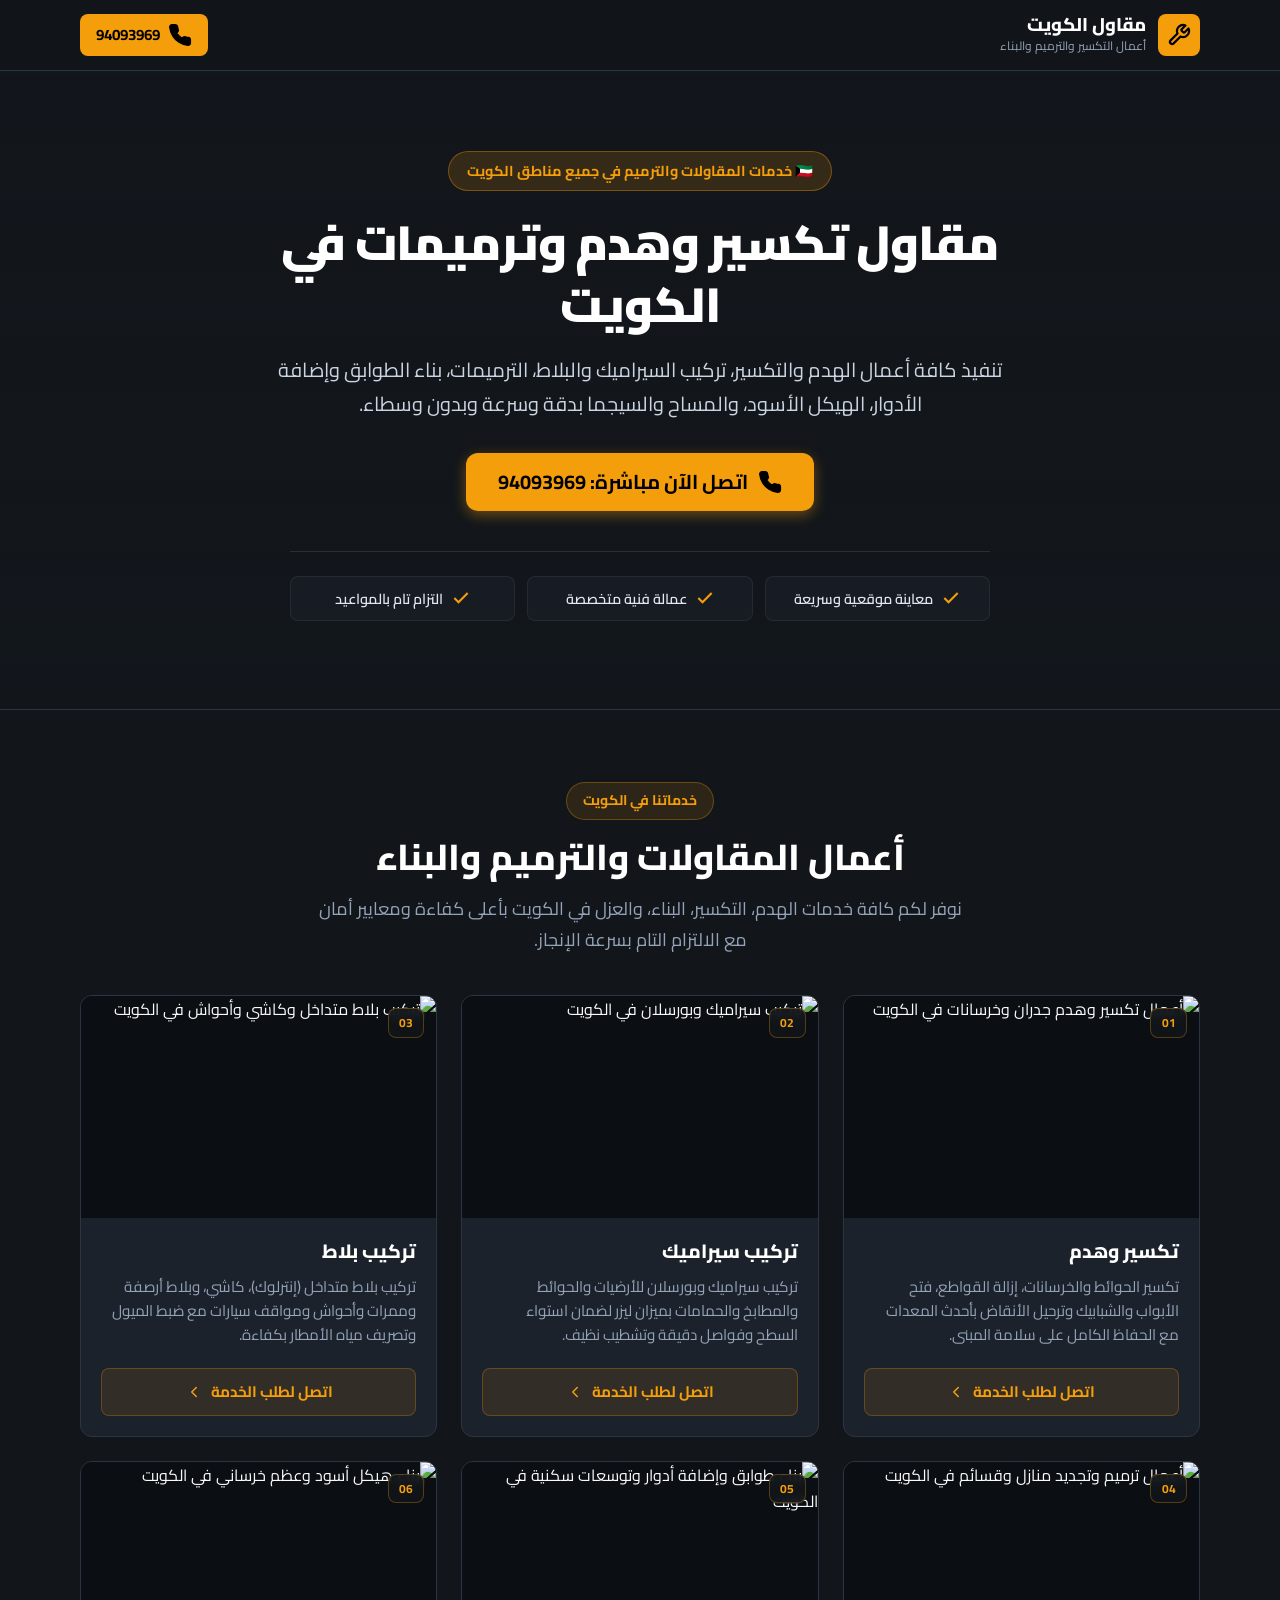
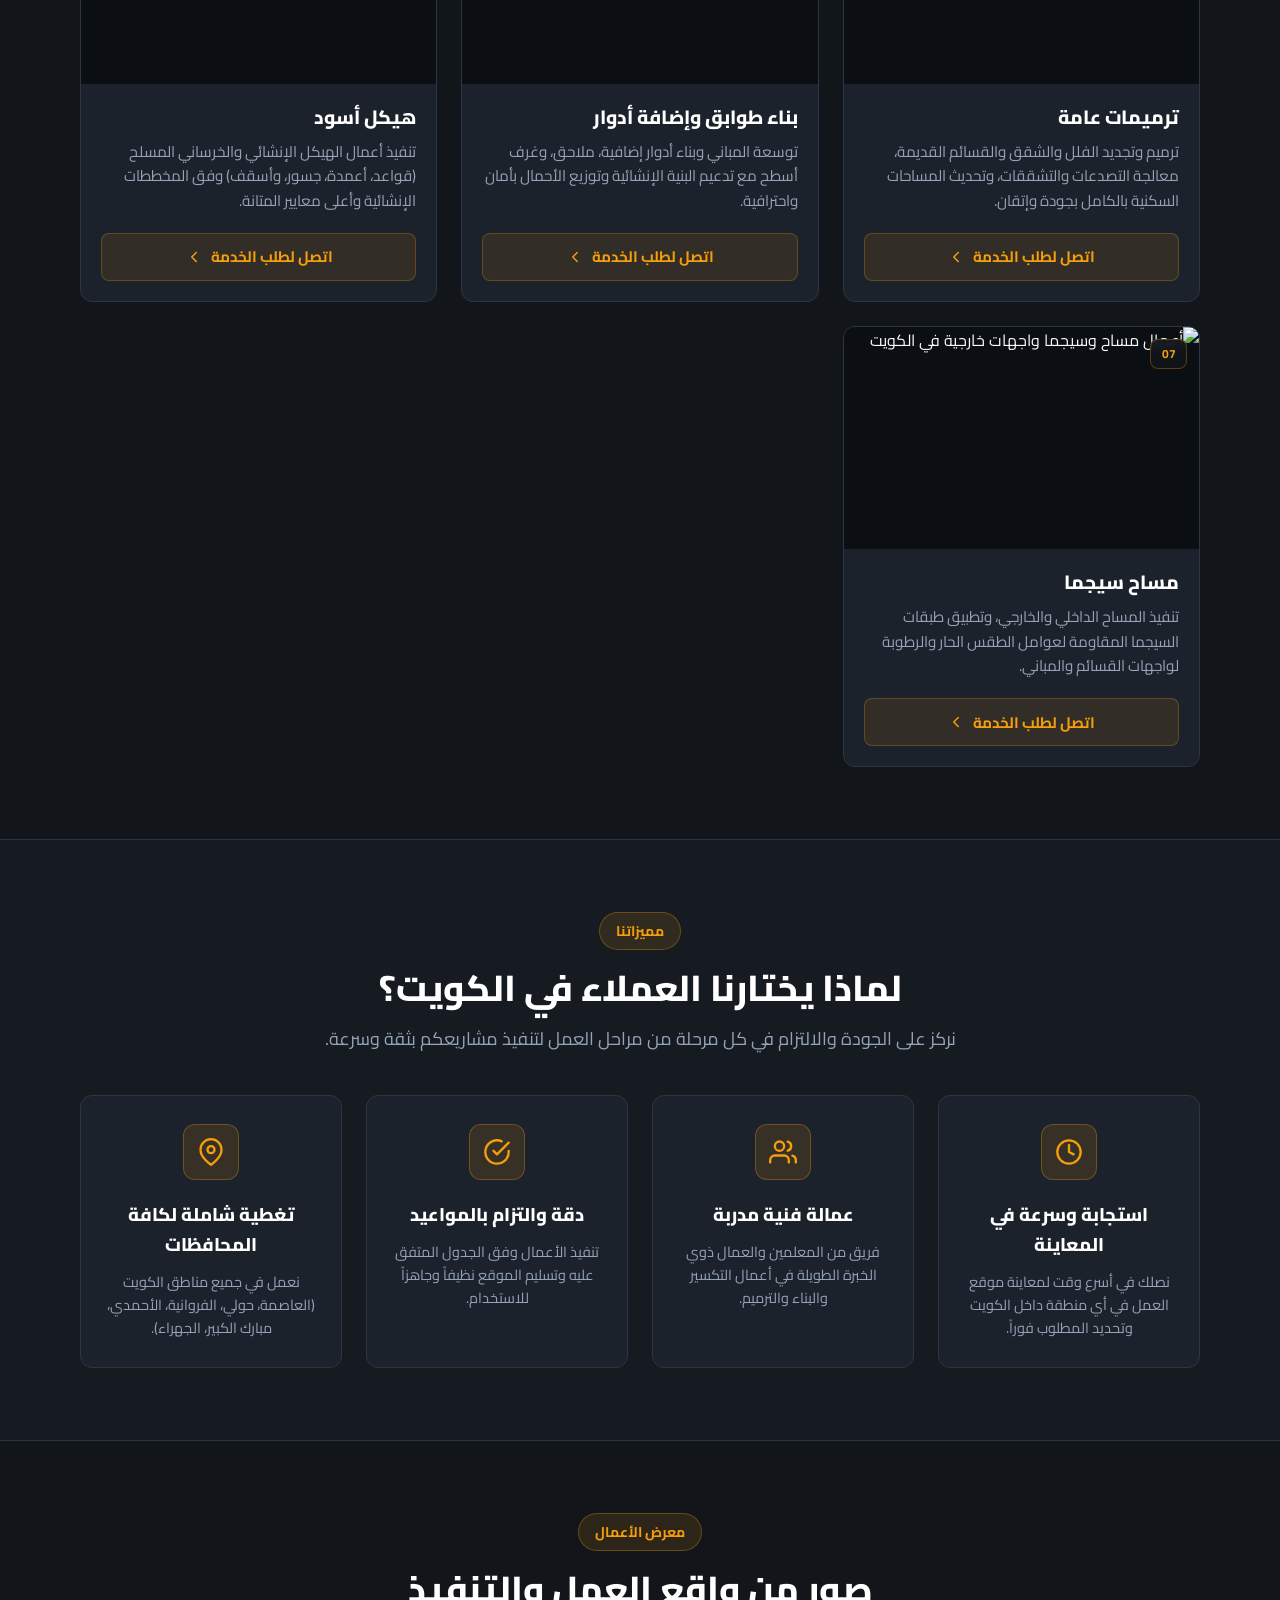
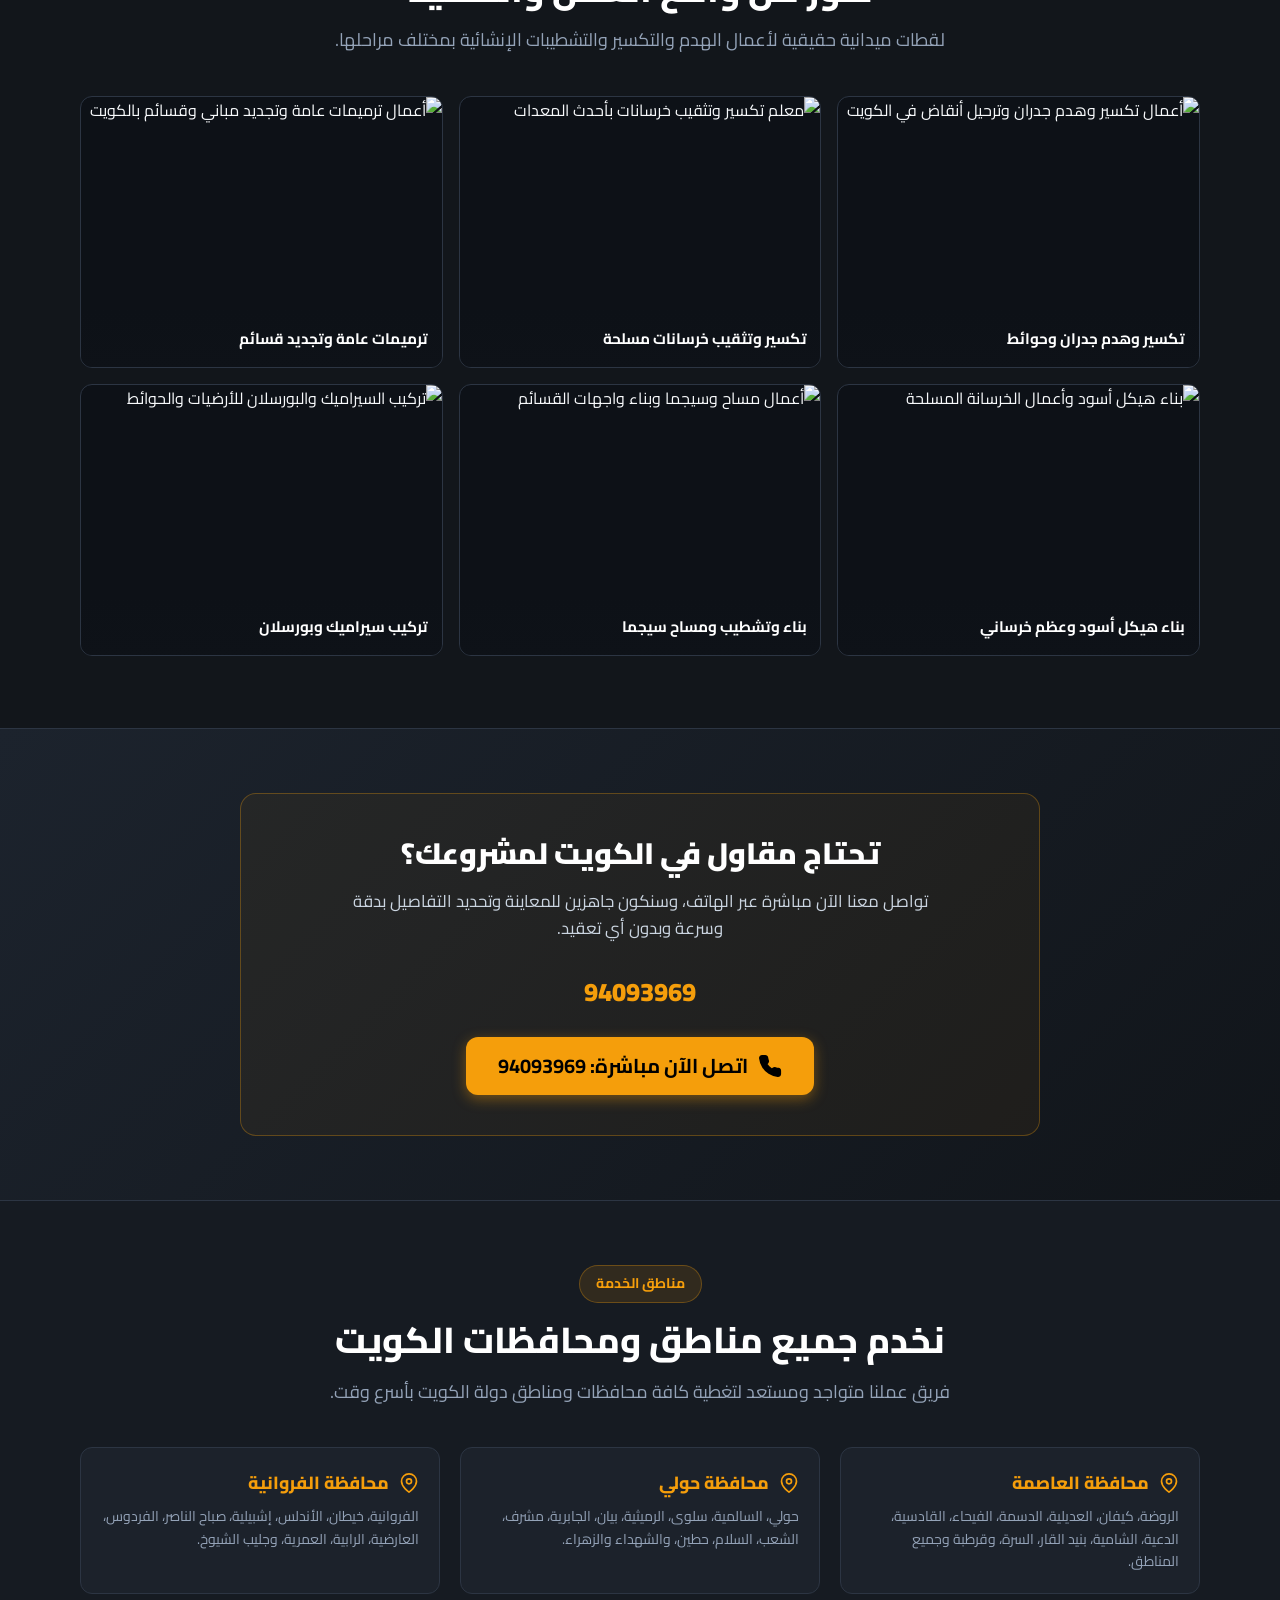
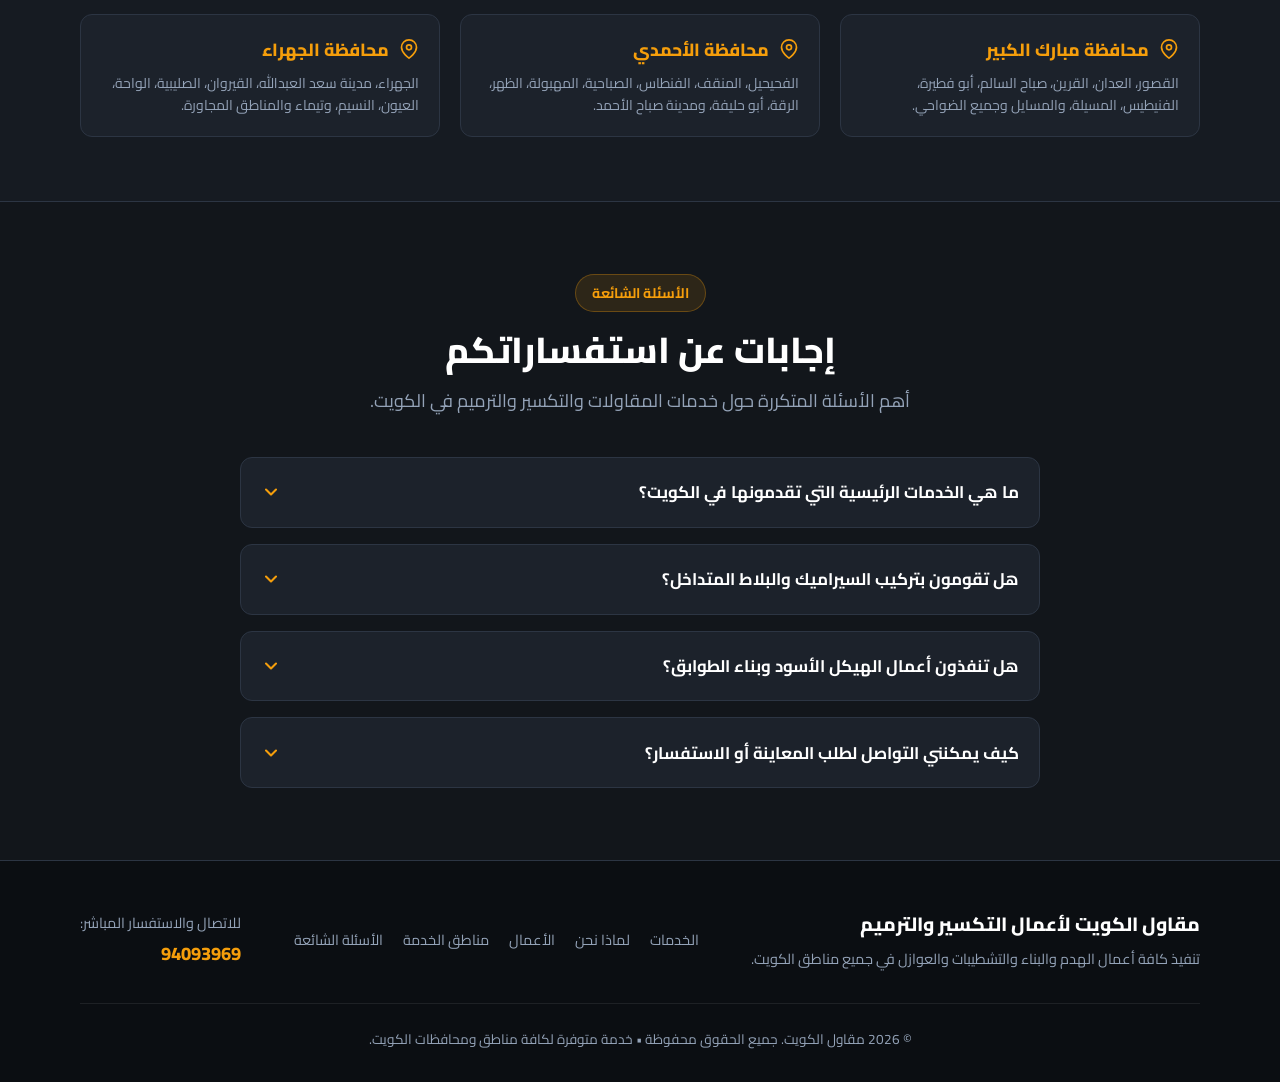
==== index.html @ 7f7a94f0 "حذف الواتساب والاعتماد على الاتصال الهاتفي المباشر فقط" ====
<!DOCTYPE html>
<html lang="ar" dir="rtl">
<head>
  <meta charset="UTF-8">
  <meta name="viewport" content="width=device-width, initial-scale=1.0">
  <title>مقاول تكسير وهدم وترميمات في الكويت | اتصل 94093969</title>
  
  <!-- SEO Meta Tags -->
  <meta name="description" content="مقاول معتمد في الكويت لأعمال التكسير والهدم، تركيب سيراميك وبلاط، ترميمات عامة، بناء طوابق، هيكل أسود، ومساح سيجما. اتصل الآن 94093969.">
  <meta name="keywords" content="مقاول تكسير الكويت, مقاول هدم الكويت, تركيب سيراميك الكويت, تركيب بلاط الكويت, ترميمات الكويت, بناء طوابق الكويت, إضافة أدوار الكويت, هيكل أسود الكويت, مساح سيجما الكويت">
  <meta name="author" content="مقاول الكويت">
  <meta name="robots" content="index, follow">
  
  <!-- Canonical URL (Replace with your actual domain when published) -->
  <link rel="canonical" href="https://moqawel-kuwait.com/">

  <!-- Open Graph / Social Media -->
  <meta property="og:type" content="website">
  <meta property="og:locale" content="ar_KW">
  <meta property="og:title" content="مقاول تكسير وهدم وترميمات في الكويت | اتصل 94093969">
  <meta property="og:description" content="تنفيذ كافة أعمال المقاولات والترميم والتكسير وبناء الطوابق وتركيب السيراميك في جميع مناطق الكويت. اتصل الآن للمعاينة الفورية.">
  <meta property="og:url" content="https://moqawel-kuwait.com/">
  <meta property="og:image" content="assets/images/hero-construction.jpg">

  <!-- Twitter Cards -->
  <meta name="twitter:card" content="summary_large_image">
  <meta name="twitter:title" content="مقاول تكسير وهدم وترميمات في الكويت | اتصل 94093969">
  <meta name="twitter:description" content="أعمال التكسير، الهدم، السيراميك، الترميم، الهيكل الأسود، وبناء الطابوق والعازل في الكويت.">
  <meta name="twitter:image" content="assets/images/hero-construction.jpg">

  <!-- Theme Color -->
  <meta name="theme-color" content="#12161b">

  <!-- Google Fonts Preconnect & Font (Cairo) -->
  <link rel="preconnect" href="https://fonts.googleapis.com">
  <link rel="preconnect" href="https://fonts.gstatic.com" crossorigin>
  <link href="https://fonts.googleapis.com/css2?family=Cairo:wght@400;600;700;800;900&display=swap" rel="stylesheet">

  <!-- Stylesheet -->
  <link rel="stylesheet" href="css/style.css">

  <!-- Schema.org JSON-LD Structured Data for LocalBusiness / GeneralContractor -->
  <script type="application/ld+json">
  {
    "@context": "https://schema.org",
    "@type": "GeneralContractor",
    "name": "مقاول تكسير وهدم وترميمات الكويت",
    "image": "assets/images/hero-construction.jpg",
    "telephone": "+96594093969",
    "url": "https://moqawel-kuwait.com/",
    "priceRange": "$$",
    "address": {
      "@type": "PostalAddress",
      "addressCountry": "KW",
      "addressRegion": "Kuwait"
    },
    "geo": {
      "@type": "GeoCoordinates",
      "latitude": 29.3759,
      "longitude": 47.9774
    },
    "areaServed": [
      { "@type": "AdministrativeArea", "name": "محافظة العاصمة" },
      { "@type": "AdministrativeArea", "name": "محافظة حولي" },
      { "@type": "AdministrativeArea", "name": "محافظة الفروانية" },
      { "@type": "AdministrativeArea", "name": "محافظة الأحمدي" },
      { "@type": "AdministrativeArea", "name": "محافظة مبارك الكبير" },
      { "@type": "AdministrativeArea", "name": "محافظة الجهراء" }
    ],
    "openingHoursSpecification": [
      {
        "@type": "OpeningHoursSpecification",
        "dayOfWeek": [
          "Monday",
          "Tuesday",
          "Wednesday",
          "Thursday",
          "Friday",
          "Saturday",
          "Sunday"
        ],
        "opens": "07:00",
        "closes": "22:00"
      }
    ],
    "hasOfferCatalog": {
      "@type": "OfferCatalog",
      "name": "خدمات المقاولات في الكويت",
      "itemListElement": [
        { "@type": "Offer", "itemOffered": { "@type": "Service", "name": "تكسير وهدم" } },
        { "@type": "Offer", "itemOffered": { "@type": "Service", "name": "تركيب سيراميك" } },
        { "@type": "Offer", "itemOffered": { "@type": "Service", "name": "تركيب بلاط" } },
        { "@type": "Offer", "itemOffered": { "@type": "Service", "name": "ترميمات عامة" } },
        { "@type": "Offer", "itemOffered": { "@type": "Service", "name": "بناء طوابق وإضافة أدوار" } },
        { "@type": "Offer", "itemOffered": { "@type": "Service", "name": "هيكل أسود" } },
        { "@type": "Offer", "itemOffered": { "@type": "Service", "name": "مساح سيجما" } }
      ]
    }
  }
  </script>

  <!-- Google tag (gtag.js) -->
  <script async src="https://www.googletagmanager.com/gtag/js?id=AW-18406219764"></script>
  <script>
    window.dataLayer = window.dataLayer || [];
    function gtag(){dataLayer.push(arguments);}
    gtag('js', new Date());

    gtag('config', 'AW-18406219764');
  </script>
</head>
<body>

  <!-- ==================== 1. Header ==================== -->
  <header class="site-header" role="banner">
    <div class="container header-wrapper">
      <a href="#hero" class="brand" aria-label="الصفحة الرئيسية - مقاول الكويت">
        <div class="brand-icon" aria-hidden="true">
          <svg width="24" height="24" viewBox="0 0 24 24" fill="none" stroke="currentColor" stroke-width="2.2" stroke-linecap="round" stroke-linejoin="round">
            <path d="M14.7 6.3a1 1 0 0 0 0 1.4l1.6 1.6a1 1 0 0 0 1.4 0l3.77-3.77a6 6 0 0 1-7.94 7.94l-6.91 6.91a2.12 2.12 0 0 1-3-3l6.91-6.91a6 6 0 0 1 7.94-7.94l-3.76 3.76z"></path>
          </svg>
        </div>
        <div class="brand-text">
          <h1>مقاول الكويت</h1>
          <span>أعمال التكسير والترميم والبناء</span>
        </div>
      </a>

      <div class="header-actions">
        <a href="tel:94093969" class="header-phone-btn" aria-label="اتصل الآن على رقم 94093969">
          <svg class="btn-icon" viewBox="0 0 24 24" fill="none" stroke="currentColor" stroke-width="2.2" stroke-linecap="round" stroke-linejoin="round" aria-hidden="true">
            <path d="M22 16.92v3a2 2 0 0 1-2.18 2 19.79 19.79 0 0 1-8.63-3.07 19.5 19.5 0 0 1-6-6 19.79 19.79 0 0 1-3.07-8.67A2 2 0 0 1 4.11 2h3a2 2 0 0 1 2 1.72 12.84 12.84 0 0 0 .7 2.81 2 2 0 0 1-.45 2.11L8.09 9.91a16 16 0 0 0 6 6l1.27-1.27a2 2 0 0 1 2.11-.45 12.84 12.84 0 0 0 2.81.7A2 2 0 0 1 22 16.92z"></path>
          </svg>
          <span>94093969</span>
        </a>
      </div>
    </div>
  </header>

  <main id="main-content">
    <!-- ==================== 2. Hero Section ==================== -->
    <section id="hero" class="hero-section">
      <div class="container hero-content">
        <div class="hero-badge">
          <span>🇰🇼 خدمات المقاولات والترميم في جميع مناطق الكويت</span>
        </div>

        <h1 class="hero-title">مقاول تكسير وهدم وترميمات في الكويت</h1>

        <p class="hero-subtitle">
          تنفيذ كافة أعمال الهدم والتكسير، تركيب السيراميك والبلاط، الترميمات، بناء الطوابق وإضافة الأدوار، الهيكل الأسود، والمساح والسيجما بدقة وسرعة وبدون وسطاء.
        </p>

        <div class="hero-cta-box">
          <a href="tel:94093969" class="btn btn-primary btn-large" aria-label="اتصل الآن بالهاتف على 94093969">
            <svg class="btn-icon" viewBox="0 0 24 24" fill="none" stroke="currentColor" stroke-width="2.2" stroke-linecap="round" stroke-linejoin="round" aria-hidden="true">
              <path d="M22 16.92v3a2 2 0 0 1-2.18 2 19.79 19.79 0 0 1-8.63-3.07 19.5 19.5 0 0 1-6-6 19.79 19.79 0 0 1-3.07-8.67A2 2 0 0 1 4.11 2h3a2 2 0 0 1 2 1.72 12.84 12.84 0 0 0 .7 2.81 2 2 0 0 1-.45 2.11L8.09 9.91a16 16 0 0 0 6 6l1.27-1.27a2 2 0 0 1 2.11-.45 12.84 12.84 0 0 0 2.81.7A2 2 0 0 1 22 16.92z"></path>
            </svg>
            <span>اتصل الآن مباشرة: 94093969</span>
          </a>
        </div>

        <div class="hero-features">
          <div class="hero-feature-item">
            <svg width="20" height="20" viewBox="0 0 24 24" fill="none" stroke="currentColor" stroke-width="2.5">
              <polyline points="20 6 9 17 4 12"></polyline>
            </svg>
            <span>معاينة موقعية وسريعة</span>
          </div>
          <div class="hero-feature-item">
            <svg width="20" height="20" viewBox="0 0 24 24" fill="none" stroke="currentColor" stroke-width="2.5">
              <polyline points="20 6 9 17 4 12"></polyline>
            </svg>
            <span>عمالة فنية متخصصة</span>
          </div>
          <div class="hero-feature-item">
            <svg width="20" height="20" viewBox="0 0 24 24" fill="none" stroke="currentColor" stroke-width="2.5">
              <polyline points="20 6 9 17 4 12"></polyline>
            </svg>
            <span>التزام تام بالمواعيد</span>
          </div>
        </div>
      </div>
    </section>

    <!-- ==================== 3. Services Section ==================== -->
    <section id="services" class="services-section">
      <div class="container">
        <div class="text-center">
          <span class="section-tag">خدماتنا في الكويت</span>
          <h2 class="section-title">أعمال المقاولات والترميم والبناء</h2>
          <p class="section-desc">
            نوفر لكم كافة خدمات الهدم، التكسير، البناء، والعزل في الكويت بأعلى كفاءة ومعايير أمان مع الالتزام التام بسرعة الإنجاز.
          </p>
        </div>

        <div class="services-grid">
          <!-- Service 1 -->
          <article class="service-card">
            <div class="service-img-wrap">
              <img src="assets/images/user-demolition-wall.jpg" alt="أعمال تكسير وهدم جدران وخرسانات في الكويت" width="400" height="250" loading="lazy">
              <span class="service-badge">01</span>
            </div>
            <div class="service-body">
              <h3 class="service-title">تكسير وهدم</h3>
              <p class="service-desc">
                تكسير الحوائط والخرسانات، إزالة القواطع، فتح الأبواب والشبابيك وترحيل الأنقاض بأحدث المعدات مع الحفاظ الكامل على سلامة المبنى.
              </p>
              <a href="tel:94093969" class="service-btn" aria-label="اتصل لطلب خدمة تكسير وهدم">
                <span>اتصل لطلب الخدمة</span>
                <svg width="18" height="18" viewBox="0 0 24 24" fill="none" stroke="currentColor" stroke-width="2" stroke-linecap="round" stroke-linejoin="round" aria-hidden="true"><polyline points="15 18 9 12 15 6"></polyline></svg>
              </a>
            </div>
          </article>

          <!-- Service 2 -->
          <article class="service-card">
            <div class="service-img-wrap">
              <img src="assets/images/user-ceramic.jpg" alt="تركيب سيراميك وبورسلان في الكويت" width="400" height="250" loading="lazy">
              <span class="service-badge">02</span>
            </div>
            <div class="service-body">
              <h3 class="service-title">تركيب سيراميك</h3>
              <p class="service-desc">
                تركيب سيراميك وبورسلان للأرضيات والحوائط والمطابخ والحمامات بميزان ليزر لضمان استواء السطح وفواصل دقيقة وتشطيب نظيف.
              </p>
              <a href="tel:94093969" class="service-btn" aria-label="اتصل لطلب خدمة تركيب سيراميك">
                <span>اتصل لطلب الخدمة</span>
                <svg width="18" height="18" viewBox="0 0 24 24" fill="none" stroke="currentColor" stroke-width="2" stroke-linecap="round" stroke-linejoin="round" aria-hidden="true"><polyline points="15 18 9 12 15 6"></polyline></svg>
              </a>
            </div>
          </article>

          <!-- Service 3 -->
          <article class="service-card">
            <div class="service-img-wrap">
              <img src="assets/images/user-ceramic.jpg" alt="تركيب بلاط متداخل وكاشي وأحواش في الكويت" width="400" height="250" loading="lazy">
              <span class="service-badge">03</span>
            </div>
            <div class="service-body">
              <h3 class="service-title">تركيب بلاط</h3>
              <p class="service-desc">
                تركيب بلاط متداخل (إنترلوك)، كاشي، وبلاط أرصفة وممرات وأحواش ومواقف سيارات مع ضبط الميول وتصريف مياه الأمطار بكفاءة.
              </p>
              <a href="tel:94093969" class="service-btn" aria-label="اتصل لطلب خدمة تركيب بلاط">
                <span>اتصل لطلب الخدمة</span>
                <svg width="18" height="18" viewBox="0 0 24 24" fill="none" stroke="currentColor" stroke-width="2" stroke-linecap="round" stroke-linejoin="round" aria-hidden="true"><polyline points="15 18 9 12 15 6"></polyline></svg>
              </a>
            </div>
          </article>

          <!-- Service 4 -->
          <article class="service-card">
            <div class="service-img-wrap">
              <img src="assets/images/user-renovation-building.jpg" alt="أعمال ترميم وتجديد منازل وقسائم في الكويت" width="400" height="250" loading="lazy">
              <span class="service-badge">04</span>
            </div>
            <div class="service-body">
              <h3 class="service-title">ترميمات عامة</h3>
              <p class="service-desc">
                ترميم وتجديد الفلل والشقق والقسائم القديمة، معالجة التصدعات والتشققات، وتحديث المساحات السكنية بالكامل بجودة وإتقان.
              </p>
              <a href="tel:94093969" class="service-btn" aria-label="اتصل لطلب خدمة ترميمات">
                <span>اتصل لطلب الخدمة</span>
                <svg width="18" height="18" viewBox="0 0 24 24" fill="none" stroke="currentColor" stroke-width="2" stroke-linecap="round" stroke-linejoin="round" aria-hidden="true"><polyline points="15 18 9 12 15 6"></polyline></svg>
              </a>
            </div>
          </article>

          <!-- Service 5 -->
          <article class="service-card">
            <div class="service-img-wrap">
              <img src="assets/images/user-building-floors.jpg" alt="بناء طوابق وإضافة أدوار وتوسعات سكنية في الكويت" width="400" height="250" loading="lazy">
              <span class="service-badge">05</span>
            </div>
            <div class="service-body">
              <h3 class="service-title">بناء طوابق وإضافة أدوار</h3>
              <p class="service-desc">
                توسعة المباني وبناء أدوار إضافية، ملاحق، وغرف أسطح مع تدعيم البنية الإنشائية وتوزيع الأحمال بأمان واحترافية.
              </p>
              <a href="tel:94093969" class="service-btn" aria-label="اتصل لطلب خدمة بناء طوابق">
                <span>اتصل لطلب الخدمة</span>
                <svg width="18" height="18" viewBox="0 0 24 24" fill="none" stroke="currentColor" stroke-width="2" stroke-linecap="round" stroke-linejoin="round" aria-hidden="true"><polyline points="15 18 9 12 15 6"></polyline></svg>
              </a>
            </div>
          </article>

          <!-- Service 6 -->
          <article class="service-card">
            <div class="service-img-wrap">
              <img src="assets/images/user-black-structure.jpg" alt="بناء هيكل أسود وعظم خرساني في الكويت" width="400" height="250" loading="lazy">
              <span class="service-badge">06</span>
            </div>
            <div class="service-body">
              <h3 class="service-title">هيكل أسود</h3>
              <p class="service-desc">
                تنفيذ أعمال الهيكل الإنشائي والخرساني المسلح (قواعد، أعمدة، جسور، وأسقف) وفق المخططات الإنشائية وأعلى معايير المتانة.
              </p>
              <a href="tel:94093969" class="service-btn" aria-label="اتصل لطلب خدمة هيكل أسود">
                <span>اتصل لطلب الخدمة</span>
                <svg width="18" height="18" viewBox="0 0 24 24" fill="none" stroke="currentColor" stroke-width="2" stroke-linecap="round" stroke-linejoin="round" aria-hidden="true"><polyline points="15 18 9 12 15 6"></polyline></svg>
              </a>
            </div>
          </article>

          <!-- Service 7 -->
          <article class="service-card">
            <div class="service-img-wrap">
              <img src="assets/images/user-villa-facade.jpg" alt="أعمال مساح وسيجما واجهات خارجية في الكويت" width="400" height="250" loading="lazy">
              <span class="service-badge">07</span>
            </div>
            <div class="service-body">
              <h3 class="service-title">مساح سيجما</h3>
              <p class="service-desc">
                تنفيذ المساح الداخلي والخارجي، وتطبيق طبقات السيجما المقاومة لعوامل الطقس الحار والرطوبة لواجهات القسائم والمباني.
              </p>
              <a href="tel:94093969" class="service-btn" aria-label="اتصل لطلب خدمة مساح سيجما">
                <span>اتصل لطلب الخدمة</span>
                <svg width="18" height="18" viewBox="0 0 24 24" fill="none" stroke="currentColor" stroke-width="2" stroke-linecap="round" stroke-linejoin="round" aria-hidden="true"><polyline points="15 18 9 12 15 6"></polyline></svg>
              </a>
            </div>
          </article>
        </div>
      </div>
    </section>

    <!-- ==================== 4. Why Choose Us ==================== -->
    <section id="why-us" class="why-section">
      <div class="container">
        <div class="text-center">
          <span class="section-tag">مميزاتنا</span>
          <h2 class="section-title">لماذا يختارنا العملاء في الكويت؟</h2>
          <p class="section-desc">
            نركز على الجودة والالتزام في كل مرحلة من مراحل العمل لتنفيذ مشاريعكم بثقة وسرعة.
          </p>
        </div>

        <div class="features-grid">
          <div class="feature-card">
            <div class="feature-icon-box" aria-hidden="true">
              <svg width="28" height="28" viewBox="0 0 24 24" fill="none" stroke="currentColor" stroke-width="2" stroke-linecap="round" stroke-linejoin="round">
                <circle cx="12" cy="12" r="10"></circle>
                <polyline points="12 6 12 12 16 14"></polyline>
              </svg>
            </div>
            <h3>استجابة وسرعة في المعاينة</h3>
            <p>نصلك في أسرع وقت لمعاينة موقع العمل في أي منطقة داخل الكويت وتحديد المطلوب فوراً.</p>
          </div>

          <div class="feature-card">
            <div class="feature-icon-box" aria-hidden="true">
              <svg width="28" height="28" viewBox="0 0 24 24" fill="none" stroke="currentColor" stroke-width="2" stroke-linecap="round" stroke-linejoin="round">
                <path d="M17 21v-2a4 4 0 0 0-4-4H5a4 4 0 0 0-4 4v2"></path>
                <circle cx="9" cy="7" r="4"></circle>
                <path d="M23 21v-2a4 4 0 0 0-3-3.87"></path>
                <path d="M16 3.13a4 4 0 0 1 0 7.75"></path>
              </svg>
            </div>
            <h3>عمالة فنية مدربة</h3>
            <p>فريق من المعلمين والعمال ذوي الخبرة الطويلة في أعمال التكسير والبناء والترميم.</p>
          </div>

          <div class="feature-card">
            <div class="feature-icon-box" aria-hidden="true">
              <svg width="28" height="28" viewBox="0 0 24 24" fill="none" stroke="currentColor" stroke-width="2" stroke-linecap="round" stroke-linejoin="round">
                <path d="M22 11.08V12a10 10 0 1 1-5.93-9.14"></path>
                <polyline points="22 4 12 14.01 9 11.01"></polyline>
              </svg>
            </div>
            <h3>دقة والتزام بالمواعيد</h3>
            <p>تنفيذ الأعمال وفق الجدول المتفق عليه وتسليم الموقع نظيفاً وجاهزاً للاستخدام.</p>
          </div>

          <div class="feature-card">
            <div class="feature-icon-box" aria-hidden="true">
              <svg width="28" height="28" viewBox="0 0 24 24" fill="none" stroke="currentColor" stroke-width="2" stroke-linecap="round" stroke-linejoin="round">
                <path d="M21 10c0 7-9 13-9 13s-9-6-9-13a9 9 0 0 1 18 0z"></path>
                <circle cx="12" cy="10" r="3"></circle>
              </svg>
            </div>
            <h3>تغطية شاملة لكافة المحافظات</h3>
            <p>نعمل في جميع مناطق الكويت (العاصمة، حولي، الفروانية، الأحمدي، مبارك الكبير، الجهراء).</p>
          </div>
        </div>
      </div>
    </section>

    <!-- ==================== 5. Gallery Section ==================== -->
    <section id="gallery" class="gallery-section">
      <div class="container">
        <div class="text-center">
          <span class="section-tag">معرض الأعمال</span>
          <h2 class="section-title">صور من واقع العمل والتنفيذ</h2>
          <p class="section-desc">
            لقطات ميدانية حقيقية لأعمال الهدم والتكسير والتشطيبات الإنشائية بمختلف مراحلها.
          </p>
        </div>

        <div class="gallery-grid">
          <div class="gallery-item">
            <img src="assets/images/user-demolition-wall.jpg" alt="أعمال تكسير وهدم جدران وترحيل أنقاض في الكويت" width="400" height="300" loading="lazy">
            <div class="gallery-caption">تكسير وهدم جدران وحوائط</div>
          </div>
          <div class="gallery-item">
            <img src="assets/images/user-drilling-worker.jpg" alt="معلم تكسير وتثقيب خرسانات بأحدث المعدات" width="400" height="300" loading="lazy">
            <div class="gallery-caption">تكسير وتثقيب خرسانات مسلحة</div>
          </div>
          <div class="gallery-item">
            <img src="assets/images/user-renovation-building.jpg" alt="أعمال ترميمات عامة وتجديد مباني وقسائم بالكويت" width="400" height="300" loading="lazy">
            <div class="gallery-caption">ترميمات عامة وتجديد قسائم</div>
          </div>
          <div class="gallery-item">
            <img src="assets/images/user-black-structure.jpg" alt="بناء هيكل أسود وأعمال الخرسانة المسلحة" width="400" height="300" loading="lazy">
            <div class="gallery-caption">بناء هيكل أسود وعظم خرساني</div>
          </div>
          <div class="gallery-item">
            <img src="assets/images/user-villa-facade.jpg" alt="أعمال مساح وسيجما وبناء واجهات القسائم" width="400" height="300" loading="lazy">
            <div class="gallery-caption">بناء وتشطيب ومساح سيجما</div>
          </div>
          <div class="gallery-item">
            <img src="assets/images/user-ceramic.jpg" alt="تركيب السيراميك والبورسلان للأرضيات والحوائط" width="400" height="300" loading="lazy">
            <div class="gallery-caption">تركيب سيراميك وبورسلان</div>
          </div>
        </div>
      </div>
    </section>

    <!-- ==================== 6. Direct Call CTA Banner ==================== -->
    <section class="cta-banner-section">
      <div class="container">
        <div class="cta-banner-box">
          <h2>تحتاج مقاول في الكويت لمشروعك؟</h2>
          <p>
            تواصل معنا الآن مباشرة عبر الهاتف، وسنكون جاهزين للمعاينة وتحديد التفاصيل بدقة وسرعة وبدون أي تعقيد.
          </p>
          <div class="cta-phone-highlight">94093969</div>
          <div class="cta-buttons">
            <a href="tel:94093969" class="btn btn-primary btn-large" aria-label="اتصل الآن على رقم 94093969">
              <svg class="btn-icon" viewBox="0 0 24 24" fill="none" stroke="currentColor" stroke-width="2.2" stroke-linecap="round" stroke-linejoin="round" aria-hidden="true">
                <path d="M22 16.92v3a2 2 0 0 1-2.18 2 19.79 19.79 0 0 1-8.63-3.07 19.5 19.5 0 0 1-6-6 19.79 19.79 0 0 1-3.07-8.67A2 2 0 0 1 4.11 2h3a2 2 0 0 1 2 1.72 12.84 12.84 0 0 0 .7 2.81 2 2 0 0 1-.45 2.11L8.09 9.91a16 16 0 0 0 6 6l1.27-1.27a2 2 0 0 1 2.11-.45 12.84 12.84 0 0 0 2.81.7A2 2 0 0 1 22 16.92z"></path>
              </svg>
              <span>اتصل الآن مباشرة: 94093969</span>
            </a>
          </div>
        </div>
      </div>
    </section>

    <!-- ==================== 7. Service Areas ==================== -->
    <section id="areas" class="areas-section">
      <div class="container">
        <div class="text-center">
          <span class="section-tag">مناطق الخدمة</span>
          <h2 class="section-title">نخدم جميع مناطق ومحافظات الكويت</h2>
          <p class="section-desc">
            فريق عملنا متواجد ومستعد لتغطية كافة محافظات ومناطق دولة الكويت بأسرع وقت.
          </p>
        </div>

        <div class="areas-grid">
          <div class="area-card">
            <div class="area-header">
              <svg width="20" height="20" viewBox="0 0 24 24" fill="none" stroke="currentColor" stroke-width="2">
                <path d="M21 10c0 7-9 13-9 13s-9-6-9-13a9 9 0 0 1 18 0z"></path>
                <circle cx="12" cy="10" r="3"></circle>
              </svg>
              <span>محافظة العاصمة</span>
            </div>
            <p>الروضة، كيفان، العديلية، الدسمة، الفيحاء، القادسية، الدعية، الشامية، بنيد القار، السرة، وقرطبة وجميع المناطق.</p>
          </div>

          <div class="area-card">
            <div class="area-header">
              <svg width="20" height="20" viewBox="0 0 24 24" fill="none" stroke="currentColor" stroke-width="2">
                <path d="M21 10c0 7-9 13-9 13s-9-6-9-13a9 9 0 0 1 18 0z"></path>
                <circle cx="12" cy="10" r="3"></circle>
              </svg>
              <span>محافظة حولي</span>
            </div>
            <p>حولي، السالمية، سلوى، الرميثية، بيان، الجابرية، مشرف، الشعب، السلام، حطين، والشهداء والزهراء.</p>
          </div>

          <div class="area-card">
            <div class="area-header">
              <svg width="20" height="20" viewBox="0 0 24 24" fill="none" stroke="currentColor" stroke-width="2">
                <path d="M21 10c0 7-9 13-9 13s-9-6-9-13a9 9 0 0 1 18 0z"></path>
                <circle cx="12" cy="10" r="3"></circle>
              </svg>
              <span>محافظة الفروانية</span>
            </div>
            <p>الفروانية، خيطان، الأندلس، إشبيلية، صباح الناصر، الفردوس، العارضية، الرابية، العمرية، وجليب الشيوخ.</p>
          </div>

          <div class="area-card">
            <div class="area-header">
              <svg width="20" height="20" viewBox="0 0 24 24" fill="none" stroke="currentColor" stroke-width="2">
                <path d="M21 10c0 7-9 13-9 13s-9-6-9-13a9 9 0 0 1 18 0z"></path>
                <circle cx="12" cy="10" r="3"></circle>
              </svg>
              <span>محافظة مبارك الكبير</span>
            </div>
            <p>القصور، العدان، القرين، صباح السالم، أبو فطيرة، الفنيطيس، المسيلة، والمسايل وجميع الضواحي.</p>
          </div>

          <div class="area-card">
            <div class="area-header">
              <svg width="20" height="20" viewBox="0 0 24 24" fill="none" stroke="currentColor" stroke-width="2">
                <path d="M21 10c0 7-9 13-9 13s-9-6-9-13a9 9 0 0 1 18 0z"></path>
                <circle cx="12" cy="10" r="3"></circle>
              </svg>
              <span>محافظة الأحمدي</span>
            </div>
            <p>الفحيحيل، المنقف، الفنطاس، الصباحية، المهبولة، الظهر، الرقة، أبو حليفة، ومدينة صباح الأحمد.</p>
          </div>

          <div class="area-card">
            <div class="area-header">
              <svg width="20" height="20" viewBox="0 0 24 24" fill="none" stroke="currentColor" stroke-width="2">
                <path d="M21 10c0 7-9 13-9 13s-9-6-9-13a9 9 0 0 1 18 0z"></path>
                <circle cx="12" cy="10" r="3"></circle>
              </svg>
              <span>محافظة الجهراء</span>
            </div>
            <p>الجهراء، مدينة سعد العبدالله، القيروان، الصليبية، الواحة، العيون، النسيم، وتيماء والمناطق المجاورة.</p>
          </div>
        </div>
      </div>
    </section>

    <!-- ==================== 8. FAQ Section ==================== -->
    <section id="faq" class="faq-section">
      <div class="container">
        <div class="text-center">
          <span class="section-tag">الأسئلة الشائعة</span>
          <h2 class="section-title">إجابات عن استفساراتكم</h2>
          <p class="section-desc">
            أهم الأسئلة المتكررة حول خدمات المقاولات والتكسير والترميم في الكويت.
          </p>
        </div>

        <div class="faq-list">
          <div class="faq-item">
            <button class="faq-question" type="button" aria-expanded="false">
              <span>ما هي الخدمات الرئيسية التي تقدمونها في الكويت؟</span>
              <svg class="faq-icon" viewBox="0 0 24 24" fill="none" stroke="currentColor" stroke-width="2.5" stroke-linecap="round" stroke-linejoin="round" aria-hidden="true">
                <polyline points="6 9 12 15 18 9"></polyline>
              </svg>
            </button>
            <div class="faq-answer">
              <p>نقدم حزمة شاملة تشمل: تكسير وهدم الجدران والخرسانات، تركيب السيراميك والبورسلان، تركيب البلاط والكاشي والإنترلوك، أعمال الترميمات العامة، بناء الطوابق وإضافة الأدوار، بناء الهيكل الأسود، بناء الطابوق بأنواعه، وأعمال المساح والسيجما للواجهات.</p>
            </div>
          </div>

          <div class="faq-item">
            <button class="faq-question" type="button" aria-expanded="false">
              <span>هل تقومون بتركيب السيراميك والبلاط المتداخل؟</span>
              <svg class="faq-icon" viewBox="0 0 24 24" fill="none" stroke="currentColor" stroke-width="2.5" stroke-linecap="round" stroke-linejoin="round" aria-hidden="true">
                <polyline points="6 9 12 15 18 9"></polyline>
              </svg>
            </button>
            <div class="faq-answer">
              <p>نعم، يقوم معلمونا بتركيب سيراميك وبورسلان الأرضيات والجدران بدقة متناهية، بالإضافة إلى تركيب البلاط المتداخل (إنترلوك) والكاشي للأحواش والممرات ومواقف السيارات مع ضبط الميول المناسب.</p>
            </div>
          </div>

          <div class="faq-item">
            <button class="faq-question" type="button" aria-expanded="false">
              <span>هل تنفذون أعمال الهيكل الأسود وبناء الطوابق؟</span>
              <svg class="faq-icon" viewBox="0 0 24 24" fill="none" stroke="currentColor" stroke-width="2.5" stroke-linecap="round" stroke-linejoin="round" aria-hidden="true">
                <polyline points="6 9 12 15 18 9"></polyline>
              </svg>
            </button>
            <div class="faq-answer">
              <p>نعم، نقوم بتنفيذ أعمال الهيكل الخرساني الأسود وتوسعة المباني وبناء الطوابق الإضافية والملاحق وفق المواصفات والمخططات الهندسية.</p>
            </div>
          </div>

          <div class="faq-item">
            <button class="faq-question" type="button" aria-expanded="false">
              <span>كيف يمكنني التواصل لطلب المعاينة أو الاستفسار؟</span>
              <svg class="faq-icon" viewBox="0 0 24 24" fill="none" stroke="currentColor" stroke-width="2.5" stroke-linecap="round" stroke-linejoin="round" aria-hidden="true">
                <polyline points="6 9 12 15 18 9"></polyline>
              </svg>
            </button>
            <div class="faq-answer">
              <p>يمكنك الاتصال بنا مباشرة على الرقم <strong>94093969</strong> أو الضغط على زر الاتصال في الصفحة لمعاينة موقعك وتحديد كافة التفاصيل والأسعار بدقة وسرعة.</p>
            </div>
          </div>
        </div>
      </div>
    </section>
  </main>

  <!-- ==================== 9. Footer ==================== -->
  <footer class="site-footer" role="contentinfo">
    <div class="container">
      <div class="footer-content">
        <div class="footer-brand">
          <h4>مقاول الكويت لأعمال التكسير والترميم</h4>
          <p>تنفيذ كافة أعمال الهدم والبناء والتشطيبات والعوازل في جميع مناطق الكويت.</p>
        </div>

        <div class="footer-links">
          <a href="#services">الخدمات</a>
          <a href="#why-us">لماذا نحن</a>
          <a href="#gallery">الأعمال</a>
          <a href="#areas">مناطق الخدمة</a>
          <a href="#faq">الأسئلة الشائعة</a>
        </div>

        <div class="footer-contact">
          <p class="text-muted" style="margin-bottom: 0.25rem;">للاتصال والاستفسار المباشر:</p>
          <a href="tel:94093969" class="footer-phone" aria-label="رقم هاتف مقاول الكويت 94093969">94093969</a>
        </div>
      </div>

      <div class="footer-bottom">
        <p>&copy; 2026 مقاول الكويت. جميع الحقوق محفوظة • خدمة متوفرة لكافة مناطق ومحافظات الكويت.</p>
      </div>
    </div>
  </footer>

  <!-- ==================== 10. Sticky Mobile Call Bar ==================== -->
  <aside class="sticky-call-bar" aria-label="شريط الاتصال السريع للجوال">
    <a href="tel:94093969" class="sticky-call-btn" aria-label="اتصل الآن على رقم 94093969">
      <svg width="22" height="22" viewBox="0 0 24 24" fill="none" stroke="currentColor" stroke-width="2.5" stroke-linecap="round" stroke-linejoin="round" aria-hidden="true">
        <path d="M22 16.92v3a2 2 0 0 1-2.18 2 19.79 19.79 0 0 1-8.63-3.07 19.5 19.5 0 0 1-6-6 19.79 19.79 0 0 1-3.07-8.67A2 2 0 0 1 4.11 2h3a2 2 0 0 1 2 1.72 12.84 12.84 0 0 0 .7 2.81 2 2 0 0 1-.45 2.11L8.09 9.91a16 16 0 0 0 6 6l1.27-1.27a2 2 0 0 1 2.11-.45 12.84 12.84 0 0 0 2.81.7A2 2 0 0 1 22 16.92z"></path>
      </svg>
      <span>اتصل الآن مباشرة: 94093969</span>
    </a>
  </aside>

  <!-- JavaScript -->
  <script src="js/main.js"></script>
</body>
</html>
---- css/style.css ----
/* ==========================================================================
   Moqawel Kuwait - Modern Mobile-First Stylesheet
   Color Palette: Charcoal/Dark (#14181f, #1e242d), Clean White (#ffffff),
   Warm Construction Amber (#f59e0b, #d97706), Neutral Slates (#f1f5f9, #94a3b8)
   ========================================================================== */

:root {
  --color-primary: #f59e0b;       /* Construction Amber/Yellow */
  --color-primary-dark: #d97706;  /* Deep Amber for hover */
  --color-primary-light: #fef3c7; /* Subtle amber tint */
  --color-dark: #12161b;          /* Main dark background */
  --color-dark-card: #1c222b;     /* Card dark background */
  --color-dark-border: #2c3543;   /* Border highlight */
  --color-text-main: #f8fafc;     /* Clean bright white/slate */
  --color-text-muted: #94a3b8;    /* Muted text */
  --color-text-dark: #0f172a;     /* Text on light cards */
  --color-bg-light: #f8fafc;      /* Light section background */
  --color-card-light: #ffffff;    /* Card light */
  --color-whatsapp: #25d366;      /* WhatsApp green */
  --color-whatsapp-dark: #1ea952;
  
  --font-family: 'Cairo', system-ui, -apple-system, BlinkMacSystemFont, 'Segoe UI', Roboto, 'Noto Sans Arabic', sans-serif;
  --transition: all 0.25s ease-in-out;
  --radius-sm: 8px;
  --radius-md: 12px;
  --radius-lg: 16px;
  --radius-full: 9999px;
  --shadow-sm: 0 2px 8px rgba(0, 0, 0, 0.08);
  --shadow-md: 0 6px 20px rgba(0, 0, 0, 0.12);
  --shadow-lg: 0 12px 32px rgba(0, 0, 0, 0.2);
  --container-max: 1160px;
}

/* Reset & Base Setup */
*, *::before, *::after {
  box-sizing: border-box;
  margin: 0;
  padding: 0;
}

html {
  font-size: 16px;
  scroll-behavior: smooth;
  -webkit-text-size-adjust: 100%;
}

body {
  font-family: var(--font-family);
  background-color: var(--color-dark);
  color: var(--color-text-main);
  line-height: 1.65;
  direction: rtl;
  text-align: right;
  padding-bottom: 74px; /* Space for sticky mobile call bar */
  overflow-x: hidden;
}

@media (min-width: 768px) {
  body {
    padding-bottom: 0;
  }
}

img {
  max-width: 100%;
  height: auto;
  display: block;
}

a {
  color: inherit;
  text-decoration: none;
  transition: var(--transition);
}

button {
  font-family: inherit;
  cursor: pointer;
  border: none;
  background: none;
}

.container {
  width: 100%;
  max-width: var(--container-max);
  margin-left: auto;
  margin-right: auto;
  padding-left: 1.25rem;
  padding-right: 1.25rem;
}

/* Typography Helpers */
.text-center { text-align: center; }
.text-primary { color: var(--color-primary); }
.text-muted { color: var(--color-text-muted); }

.section-tag {
  display: inline-flex;
  align-items: center;
  gap: 0.5rem;
  background-color: rgba(245, 158, 11, 0.12);
  color: var(--color-primary);
  border: 1px solid rgba(245, 158, 11, 0.3);
  padding: 0.4rem 1rem;
  border-radius: var(--radius-full);
  font-size: 0.875rem;
  font-weight: 700;
  margin-bottom: 0.85rem;
}

.section-title {
  font-size: 1.75rem;
  font-weight: 800;
  color: #ffffff;
  line-height: 1.35;
  margin-bottom: 0.75rem;
}

.section-desc {
  font-size: 1rem;
  color: var(--color-text-muted);
  max-width: 650px;
  margin: 0 auto 2.5rem;
  line-height: 1.7;
}

@media (min-width: 768px) {
  .section-title { font-size: 2.25rem; }
  .section-desc { font-size: 1.125rem; }
}

/* ==========================================================================
   Buttons & CTAs
   ========================================================================== */
.btn {
  display: inline-flex;
  align-items: center;
  justify-content: center;
  gap: 0.65rem;
  padding: 0.85rem 1.65rem;
  border-radius: var(--radius-md);
  font-size: 1.05rem;
  font-weight: 700;
  line-height: 1.2;
  transition: var(--transition);
  text-align: center;
  user-select: none;
}

.btn-primary {
  background-color: var(--color-primary);
  color: #000000;
  box-shadow: 0 4px 14px rgba(245, 158, 11, 0.4);
}

.btn-primary:hover, .btn-primary:focus {
  background-color: var(--color-primary-dark);
  color: #000000;
  transform: translateY(-2px);
  box-shadow: 0 6px 20px rgba(217, 119, 6, 0.5);
}

.btn-whatsapp {
  background-color: var(--color-whatsapp);
  color: #ffffff;
  box-shadow: 0 4px 14px rgba(37, 211, 102, 0.35);
}

.btn-whatsapp:hover, .btn-whatsapp:focus {
  background-color: var(--color-whatsapp-dark);
  color: #ffffff;
  transform: translateY(-2px);
}

.btn-outline {
  background: transparent;
  color: #ffffff;
  border: 2px solid var(--color-dark-border);
}

.btn-outline:hover {
  border-color: var(--color-primary);
  color: var(--color-primary);
}

.btn-large {
  padding: 1.05rem 2rem;
  font-size: 1.25rem;
  border-radius: var(--radius-md);
}

.btn-icon {
  width: 24px;
  height: 24px;
  flex-shrink: 0;
  fill: currentColor;
}

/* ==========================================================================
   Header / Navigation
   ========================================================================== */
.site-header {
  position: sticky;
  top: 0;
  z-index: 100;
  background-color: rgba(18, 22, 27, 0.95);
  backdrop-filter: blur(8px);
  border-bottom: 1px solid var(--color-dark-border);
  padding: 0.85rem 0;
}

.header-wrapper {
  display: flex;
  align-items: center;
  justify-content: space-between;
}

.brand {
  display: flex;
  align-items: center;
  gap: 0.75rem;
}

.brand-icon {
  width: 42px;
  height: 42px;
  background-color: var(--color-primary);
  border-radius: var(--radius-sm);
  display: flex;
  align-items: center;
  justify-content: center;
  color: #000000;
  flex-shrink: 0;
}

.brand-text h1 {
  font-size: 1.15rem;
  font-weight: 800;
  color: #ffffff;
  line-height: 1.2;
}

.brand-text span {
  font-size: 0.75rem;
  color: var(--color-text-muted);
  display: block;
}

.header-actions {
  display: flex;
  align-items: center;
  gap: 0.75rem;
}

.header-phone-btn {
  display: inline-flex;
  align-items: center;
  gap: 0.5rem;
  background-color: var(--color-primary);
  color: #000000;
  padding: 0.55rem 1rem;
  border-radius: var(--radius-sm);
  font-weight: 700;
  font-size: 0.95rem;
}

.header-phone-btn:hover {
  background-color: var(--color-primary-dark);
}

@media (max-width: 520px) {
  .brand-text span { display: none; }
  .header-phone-btn span { display: none; }
  .header-phone-btn { padding: 0.55rem 0.75rem; }
}

/* ==========================================================================
   Hero Section
   ========================================================================== */
.hero-section {
  position: relative;
  padding: 3.5rem 0 4rem;
  background: linear-gradient(180deg, rgba(18, 22, 27, 0.7) 0%, rgba(18, 22, 27, 0.95) 100%),
              url('../assets/images/hero-construction.jpg') center/cover no-repeat;
  border-bottom: 1px solid var(--color-dark-border);
  overflow: hidden;
}

.hero-content {
  position: relative;
  z-index: 2;
  max-width: 800px;
  margin: 0 auto;
  text-align: center;
}

.hero-badge {
  display: inline-flex;
  align-items: center;
  gap: 0.5rem;
  background-color: rgba(245, 158, 11, 0.15);
  color: var(--color-primary);
  border: 1px solid rgba(245, 158, 11, 0.35);
  padding: 0.45rem 1.15rem;
  border-radius: var(--radius-full);
  font-size: 0.9rem;
  font-weight: 700;
  margin-bottom: 1.25rem;
}

.hero-title {
  font-size: 2.1rem;
  font-weight: 900;
  color: #ffffff;
  line-height: 1.3;
  margin-bottom: 1.1rem;
  letter-spacing: -0.02em;
}

.hero-subtitle {
  font-size: 1.15rem;
  color: #cbd5e1;
  line-height: 1.7;
  margin-bottom: 2rem;
}

.hero-cta-box {
  display: flex;
  flex-direction: column;
  gap: 1rem;
  align-items: center;
  justify-content: center;
  margin-bottom: 2.5rem;
}

@media (min-width: 560px) {
  .hero-cta-box {
    flex-direction: row;
  }
}

.hero-features {
  display: grid;
  grid-template-columns: 1fr;
  gap: 0.75rem;
  max-width: 700px;
  margin: 0 auto;
  padding-top: 1.5rem;
  border-top: 1px solid rgba(255, 255, 255, 0.1);
}

@media (min-width: 600px) {
  .hero-features {
    grid-template-columns: repeat(3, 1fr);
  }
}

.hero-feature-item {
  display: flex;
  align-items: center;
  justify-content: center;
  gap: 0.5rem;
  background: rgba(28, 34, 43, 0.6);
  padding: 0.6rem 0.85rem;
  border-radius: var(--radius-sm);
  font-size: 0.9rem;
  font-weight: 600;
  color: #e2e8f0;
  border: 1px solid rgba(255, 255, 255, 0.06);
}

.hero-feature-item svg {
  color: var(--color-primary);
  flex-shrink: 0;
}

@media (min-width: 768px) {
  .hero-section {
    padding: 5rem 0 5.5rem;
  }
  .hero-title {
    font-size: 3rem;
  }
  .hero-subtitle {
    font-size: 1.25rem;
  }
}

/* ==========================================================================
   Services Section
   ========================================================================== */
.services-section {
  padding: 4.5rem 0;
  background-color: var(--color-dark);
}

.services-grid {
  display: grid;
  grid-template-columns: 1fr;
  gap: 1.5rem;
}

@media (min-width: 640px) {
  .services-grid {
    grid-template-columns: repeat(2, 1fr);
  }
}

@media (min-width: 1024px) {
  .services-grid {
    grid-template-columns: repeat(3, 1fr);
  }
}

.service-card {
  background-color: var(--color-dark-card);
  border: 1px solid var(--color-dark-border);
  border-radius: var(--radius-md);
  overflow: hidden;
  display: flex;
  flex-direction: column;
  transition: var(--transition);
}

.service-card:hover {
  transform: translateY(-4px);
  border-color: rgba(245, 158, 11, 0.4);
  box-shadow: 0 10px 24px rgba(0, 0, 0, 0.35);
}

.service-img-wrap {
  position: relative;
  width: 100%;
  aspect-ratio: 16 / 10;
  overflow: hidden;
  background-color: #0b0e12;
}

.service-img-wrap img {
  width: 100%;
  height: 100%;
  object-fit: cover;
  transition: transform 0.4s ease;
}

.service-card:hover .service-img-wrap img {
  transform: scale(1.04);
}

.service-badge {
  position: absolute;
  top: 0.75rem;
  right: 0.75rem;
  background-color: rgba(18, 22, 27, 0.88);
  backdrop-filter: blur(4px);
  color: var(--color-primary);
  font-size: 0.75rem;
  font-weight: 700;
  padding: 0.25rem 0.65rem;
  border-radius: var(--radius-sm);
  border: 1px solid rgba(245, 158, 11, 0.3);
}

.service-body {
  padding: 1.25rem;
  display: flex;
  flex-direction: column;
  flex-grow: 1;
}

.service-title {
  font-size: 1.2rem;
  font-weight: 800;
  color: #ffffff;
  margin-bottom: 0.6rem;
  line-height: 1.4;
}

.service-desc {
  font-size: 0.95rem;
  color: var(--color-text-muted);
  line-height: 1.6;
  margin-bottom: 1.25rem;
  flex-grow: 1;
}

.service-btn {
  display: inline-flex;
  align-items: center;
  justify-content: center;
  gap: 0.5rem;
  background-color: rgba(245, 158, 11, 0.1);
  color: var(--color-primary);
  border: 1px solid rgba(245, 158, 11, 0.25);
  padding: 0.65rem 1rem;
  border-radius: var(--radius-sm);
  font-weight: 700;
  font-size: 0.95rem;
  transition: var(--transition);
  text-align: center;
}

.service-btn:hover {
  background-color: var(--color-primary);
  color: #000000;
  border-color: var(--color-primary);
}

/* ==========================================================================
   Why Choose Us Section
   ========================================================================== */
.why-section {
  padding: 4.5rem 0;
  background-color: #161b22;
  border-top: 1px solid var(--color-dark-border);
  border-bottom: 1px solid var(--color-dark-border);
}

.features-grid {
  display: grid;
  grid-template-columns: 1fr;
  gap: 1.5rem;
}

@media (min-width: 640px) {
  .features-grid {
    grid-template-columns: repeat(2, 1fr);
  }
}

@media (min-width: 1024px) {
  .features-grid {
    grid-template-columns: repeat(4, 1fr);
  }
}

.feature-card {
  background-color: var(--color-dark-card);
  border: 1px solid var(--color-dark-border);
  border-radius: var(--radius-md);
  padding: 1.75rem 1.25rem;
  text-align: center;
  transition: var(--transition);
}

.feature-card:hover {
  border-color: var(--color-primary);
  transform: translateY(-3px);
}

.feature-icon-box {
  width: 56px;
  height: 56px;
  background-color: rgba(245, 158, 11, 0.12);
  color: var(--color-primary);
  border: 1px solid rgba(245, 158, 11, 0.3);
  border-radius: var(--radius-md);
  display: flex;
  align-items: center;
  justify-content: center;
  margin: 0 auto 1.25rem;
}

.feature-card h3 {
  font-size: 1.15rem;
  font-weight: 800;
  color: #ffffff;
  margin-bottom: 0.6rem;
}

.feature-card p {
  font-size: 0.9rem;
  color: var(--color-text-muted);
  line-height: 1.6;
}

/* ==========================================================================
   Gallery Section
   ========================================================================== */
.gallery-section {
  padding: 4.5rem 0;
  background-color: var(--color-dark);
}

.gallery-grid {
  display: grid;
  grid-template-columns: 1fr;
  gap: 1rem;
}

@media (min-width: 600px) {
  .gallery-grid {
    grid-template-columns: repeat(2, 1fr);
  }
}

@media (min-width: 900px) {
  .gallery-grid {
    grid-template-columns: repeat(3, 1fr);
  }
}

.gallery-item {
  position: relative;
  border-radius: var(--radius-md);
  overflow: hidden;
  border: 1px solid var(--color-dark-border);
  aspect-ratio: 4 / 3;
  background-color: #0d1117;
}

.gallery-item img {
  width: 100%;
  height: 100%;
  object-fit: cover;
  transition: transform 0.4s ease;
}

.gallery-item:hover img {
  transform: scale(1.05);
}

.gallery-caption {
  position: absolute;
  bottom: 0;
  left: 0;
  right: 0;
  padding: 1rem 0.85rem;
  background: linear-gradient(180deg, transparent 0%, rgba(14, 18, 24, 0.95) 100%);
  color: #ffffff;
  font-size: 0.95rem;
  font-weight: 700;
}

/* ==========================================================================
   Mid Call Banner (High Conversion CTA)
   ========================================================================== */
.cta-banner-section {
  padding: 4rem 0;
  background: linear-gradient(135deg, #1c232d 0%, #11151a 100%);
  border-top: 1px solid var(--color-dark-border);
  border-bottom: 1px solid var(--color-dark-border);
  position: relative;
}

.cta-banner-box {
  background: rgba(245, 158, 11, 0.05);
  border: 1px solid rgba(245, 158, 11, 0.3);
  border-radius: var(--radius-lg);
  padding: 2.5rem 1.5rem;
  text-align: center;
  max-width: 800px;
  margin: 0 auto;
}

.cta-banner-box h2 {
  font-size: 1.85rem;
  font-weight: 900;
  color: #ffffff;
  margin-bottom: 0.85rem;
  line-height: 1.35;
}

.cta-banner-box p {
  font-size: 1.05rem;
  color: #cbd5e1;
  margin-bottom: 1.75rem;
  max-width: 600px;
  margin-left: auto;
  margin-right: auto;
}

.cta-phone-highlight {
  display: inline-block;
  font-size: 1.6rem;
  font-weight: 900;
  color: var(--color-primary);
  margin-bottom: 1.5rem;
  direction: ltr;
}

.cta-buttons {
  display: flex;
  flex-direction: column;
  gap: 1rem;
  justify-content: center;
  align-items: center;
}

@media (min-width: 520px) {
  .cta-buttons {
    flex-direction: row;
  }
}

/* ==========================================================================
   Service Areas (Kuwait Governorates)
   ========================================================================== */
.areas-section {
  padding: 4rem 0;
  background-color: #161b22;
  border-bottom: 1px solid var(--color-dark-border);
}

.areas-grid {
  display: grid;
  grid-template-columns: 1fr;
  gap: 1.25rem;
}

@media (min-width: 640px) {
  .areas-grid {
    grid-template-columns: repeat(2, 1fr);
  }
}

@media (min-width: 1024px) {
  .areas-grid {
    grid-template-columns: repeat(3, 1fr);
  }
}

.area-card {
  background-color: var(--color-dark-card);
  border: 1px solid var(--color-dark-border);
  border-radius: var(--radius-md);
  padding: 1.25rem;
  display: flex;
  flex-direction: column;
  gap: 0.5rem;
}

.area-header {
  display: flex;
  align-items: center;
  gap: 0.6rem;
  color: var(--color-primary);
  font-weight: 800;
  font-size: 1.1rem;
}

.area-card p {
  font-size: 0.875rem;
  color: var(--color-text-muted);
  line-height: 1.6;
}

/* ==========================================================================
   FAQ Section
   ========================================================================== */
.faq-section {
  padding: 4.5rem 0;
  background-color: var(--color-dark);
}

.faq-list {
  max-width: 800px;
  margin: 0 auto;
  display: flex;
  flex-direction: column;
  gap: 1rem;
}

.faq-item {
  background-color: var(--color-dark-card);
  border: 1px solid var(--color-dark-border);
  border-radius: var(--radius-md);
  overflow: hidden;
  transition: var(--transition);
}

.faq-item.active {
  border-color: rgba(245, 158, 11, 0.4);
}

.faq-question {
  width: 100%;
  padding: 1.15rem 1.25rem;
  display: flex;
  align-items: center;
  justify-content: space-between;
  gap: 1rem;
  text-align: right;
  font-size: 1.05rem;
  font-weight: 700;
  color: #ffffff;
  background: none;
  cursor: pointer;
}

.faq-icon {
  width: 20px;
  height: 20px;
  flex-shrink: 0;
  color: var(--color-primary);
  transition: transform 0.3s ease;
}

.faq-item.active .faq-icon {
  transform: rotate(180deg);
}

.faq-answer {
  max-height: 0;
  overflow: hidden;
  transition: max-height 0.3s cubic-bezier(0, 1, 0, 1);
  padding: 0 1.25rem;
  color: var(--color-text-muted);
  font-size: 0.95rem;
  line-height: 1.7;
}

.faq-item.active .faq-answer {
  max-height: 500px;
  padding-bottom: 1.25rem;
  transition: max-height 0.3s cubic-bezier(1, 0, 1, 0);
}

/* ==========================================================================
   Footer
   ========================================================================== */
.site-footer {
  background-color: #0b0e12;
  border-top: 1px solid var(--color-dark-border);
  padding: 3rem 0 2rem;
  color: var(--color-text-muted);
  font-size: 0.9rem;
}

.footer-content {
  display: flex;
  flex-direction: column;
  gap: 2rem;
  align-items: center;
  text-align: center;
  margin-bottom: 2rem;
}

@media (min-width: 768px) {
  .footer-content {
    flex-direction: row;
    justify-content: space-between;
    text-align: right;
  }
}

.footer-brand h4 {
  color: #ffffff;
  font-size: 1.2rem;
  font-weight: 800;
  margin-bottom: 0.4rem;
}

.footer-links {
  display: flex;
  flex-wrap: wrap;
  gap: 1.25rem;
  justify-content: center;
}

.footer-links a:hover {
  color: var(--color-primary);
}

.footer-phone {
  font-size: 1.15rem;
  font-weight: 800;
  color: var(--color-primary);
  direction: ltr;
  display: inline-block;
}

.footer-bottom {
  border-top: 1px solid rgba(255, 255, 255, 0.08);
  padding-top: 1.5rem;
  text-align: center;
  font-size: 0.85rem;
}

/* ==========================================================================
   Sticky Mobile Call Bar (Crucial for Google Call Ads Conversion)
   ========================================================================== */
.sticky-call-bar {
  display: flex;
  position: fixed;
  bottom: 0;
  left: 0;
  right: 0;
  z-index: 999;
  background-color: #12161b;
  border-top: 2px solid var(--color-primary);
  padding: 0.65rem 0.85rem;
  padding-bottom: max(0.65rem, env(safe-area-inset-bottom));
  gap: 0.65rem;
  box-shadow: 0 -4px 20px rgba(0, 0, 0, 0.5);
}

.sticky-call-btn {
  flex: 1;
  width: 100%;
  display: flex;
  align-items: center;
  justify-content: center;
  gap: 0.6rem;
  background-color: var(--color-primary);
  color: #000000;
  font-weight: 800;
  font-size: 1.15rem;
  padding: 0.85rem 1rem;
  border-radius: var(--radius-sm);
  text-align: center;
  box-shadow: 0 4px 14px rgba(245, 158, 11, 0.45);
}

.sticky-call-btn:active {
  background-color: var(--color-primary-dark);
}

@media (min-width: 768px) {
  .sticky-call-bar {
    display: none;
  }
}
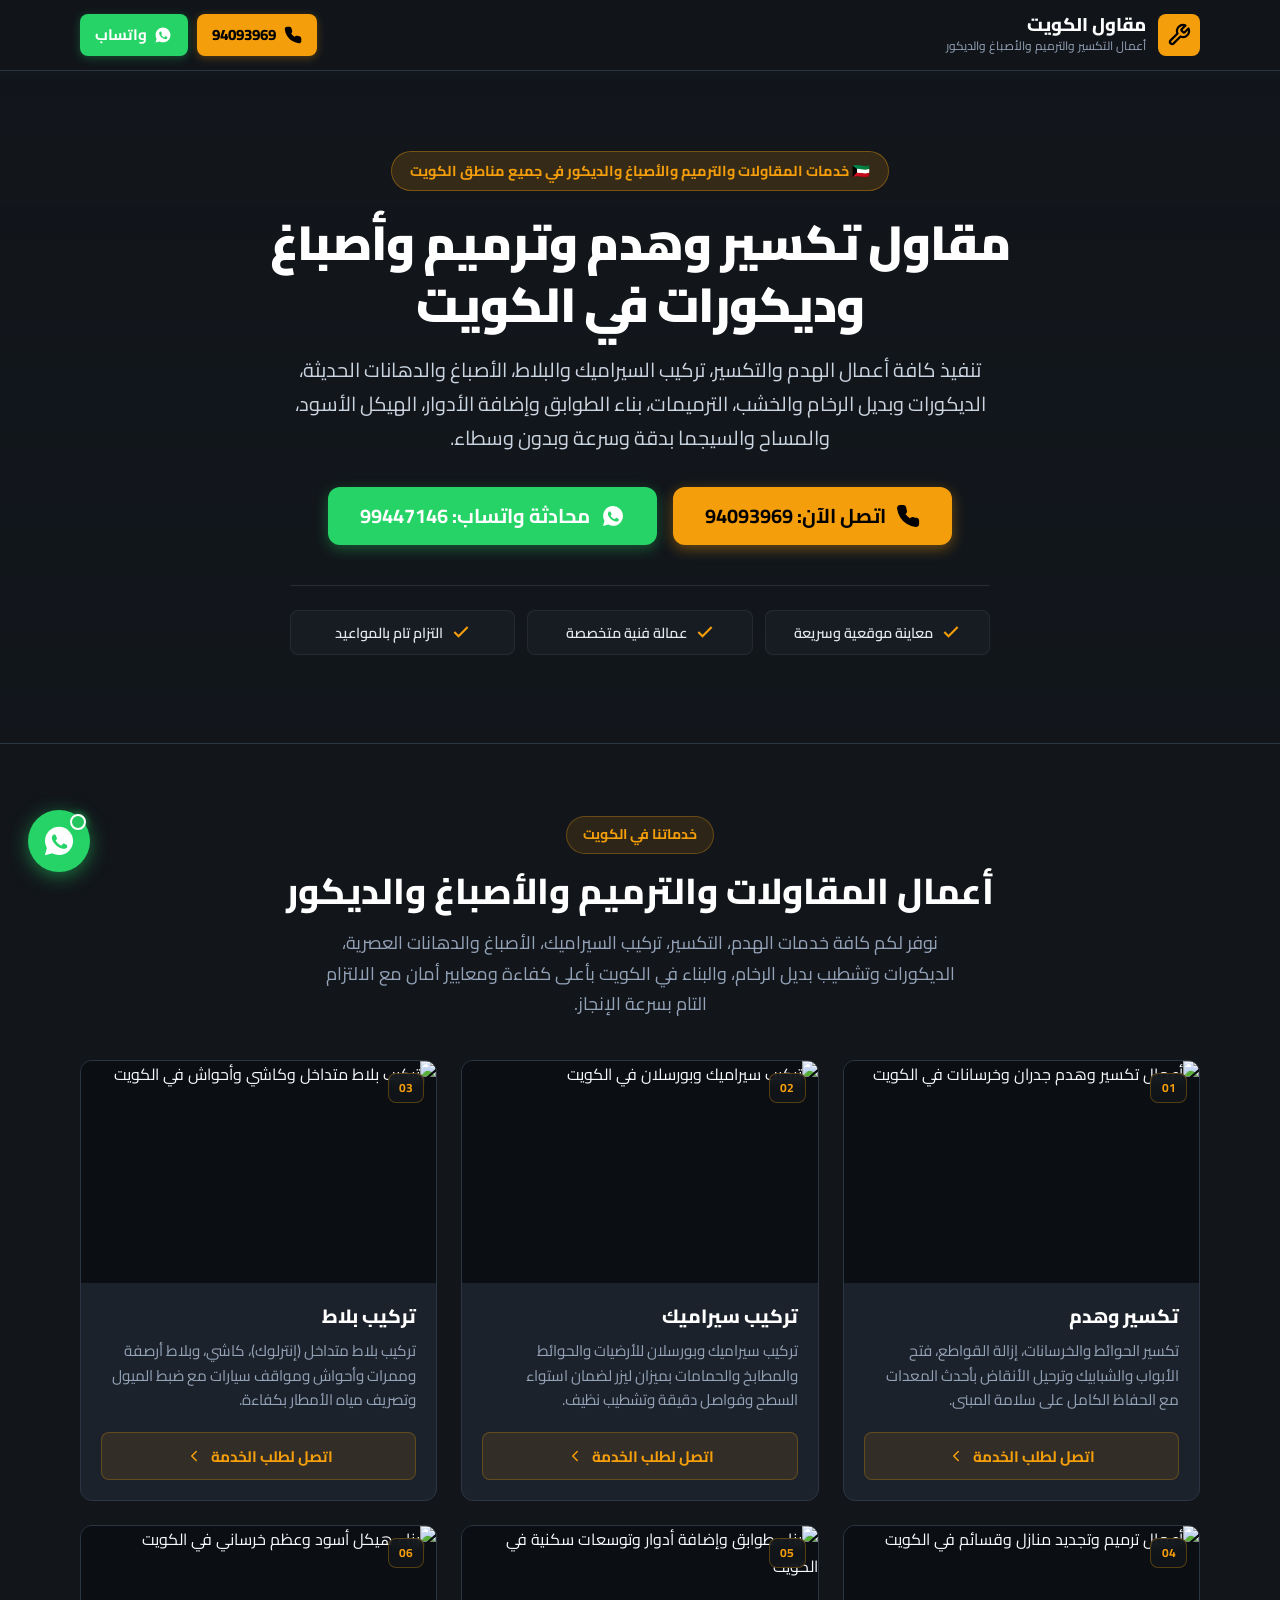
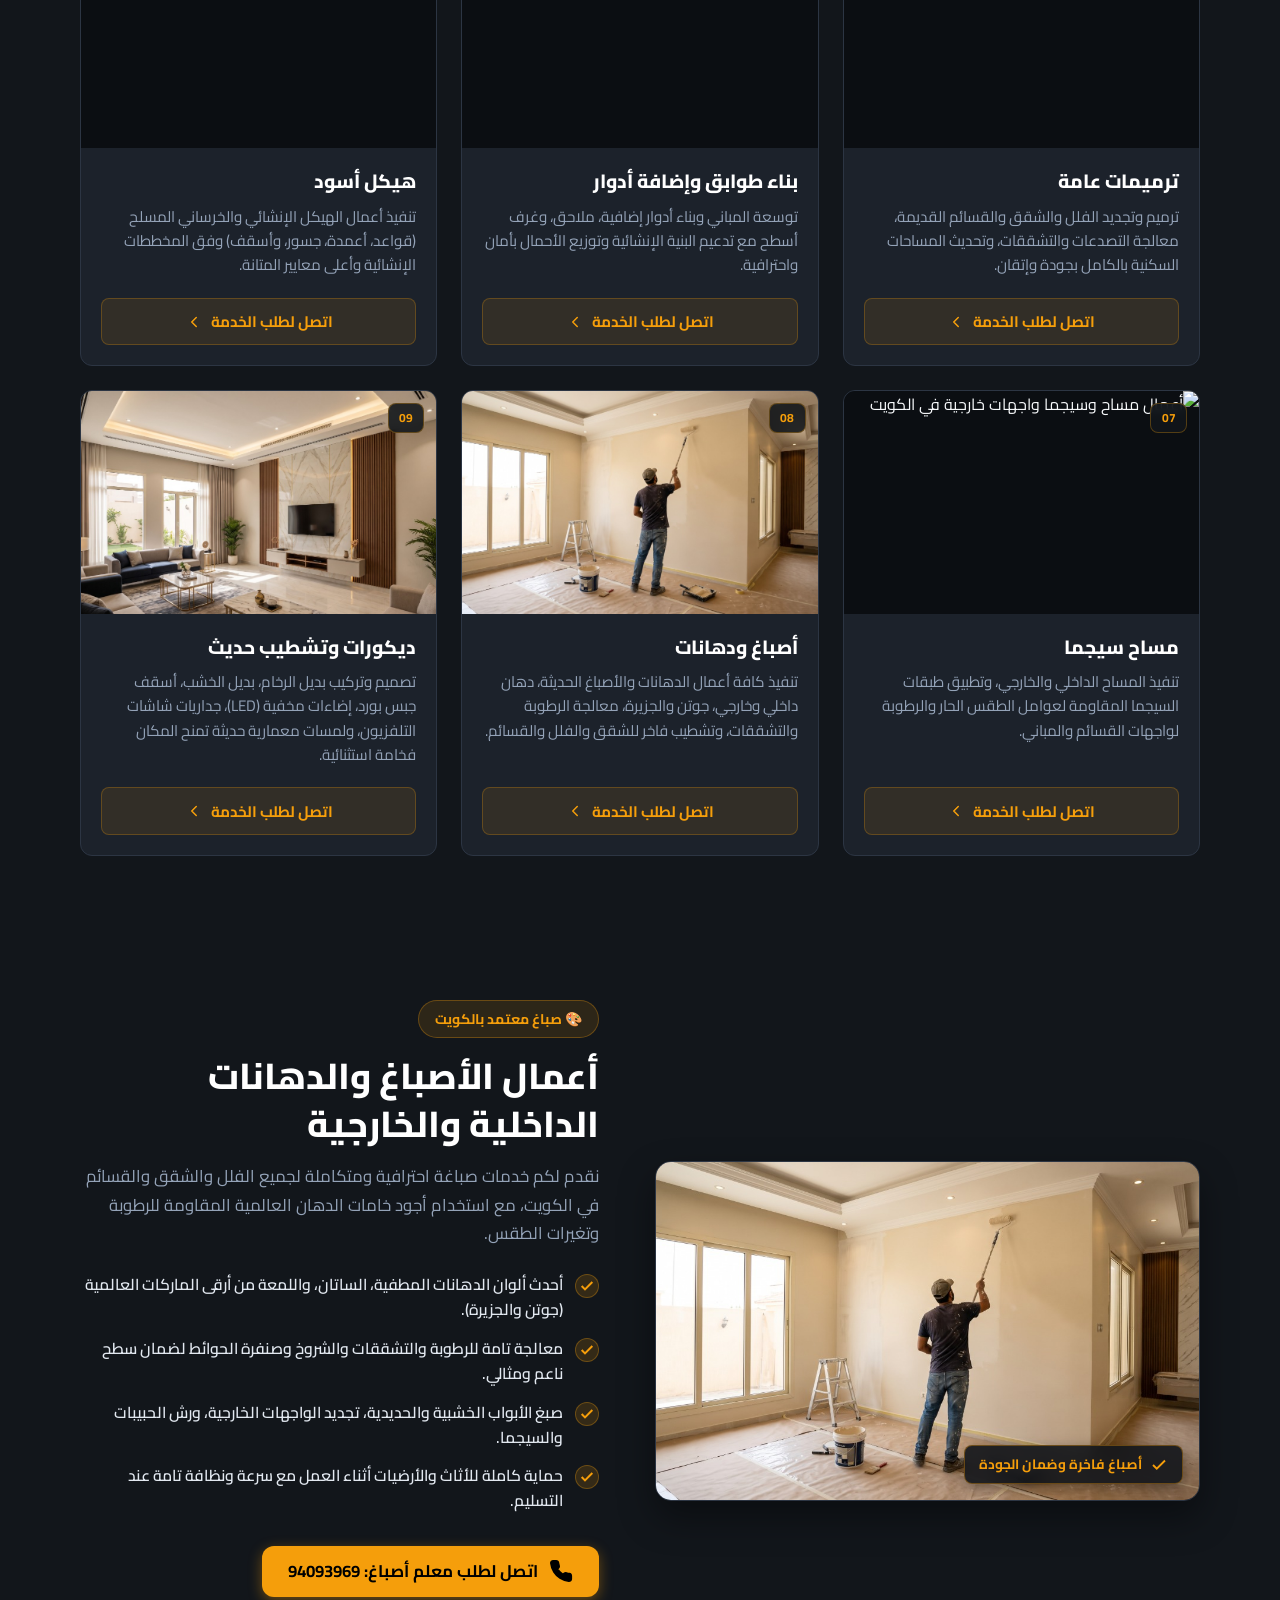
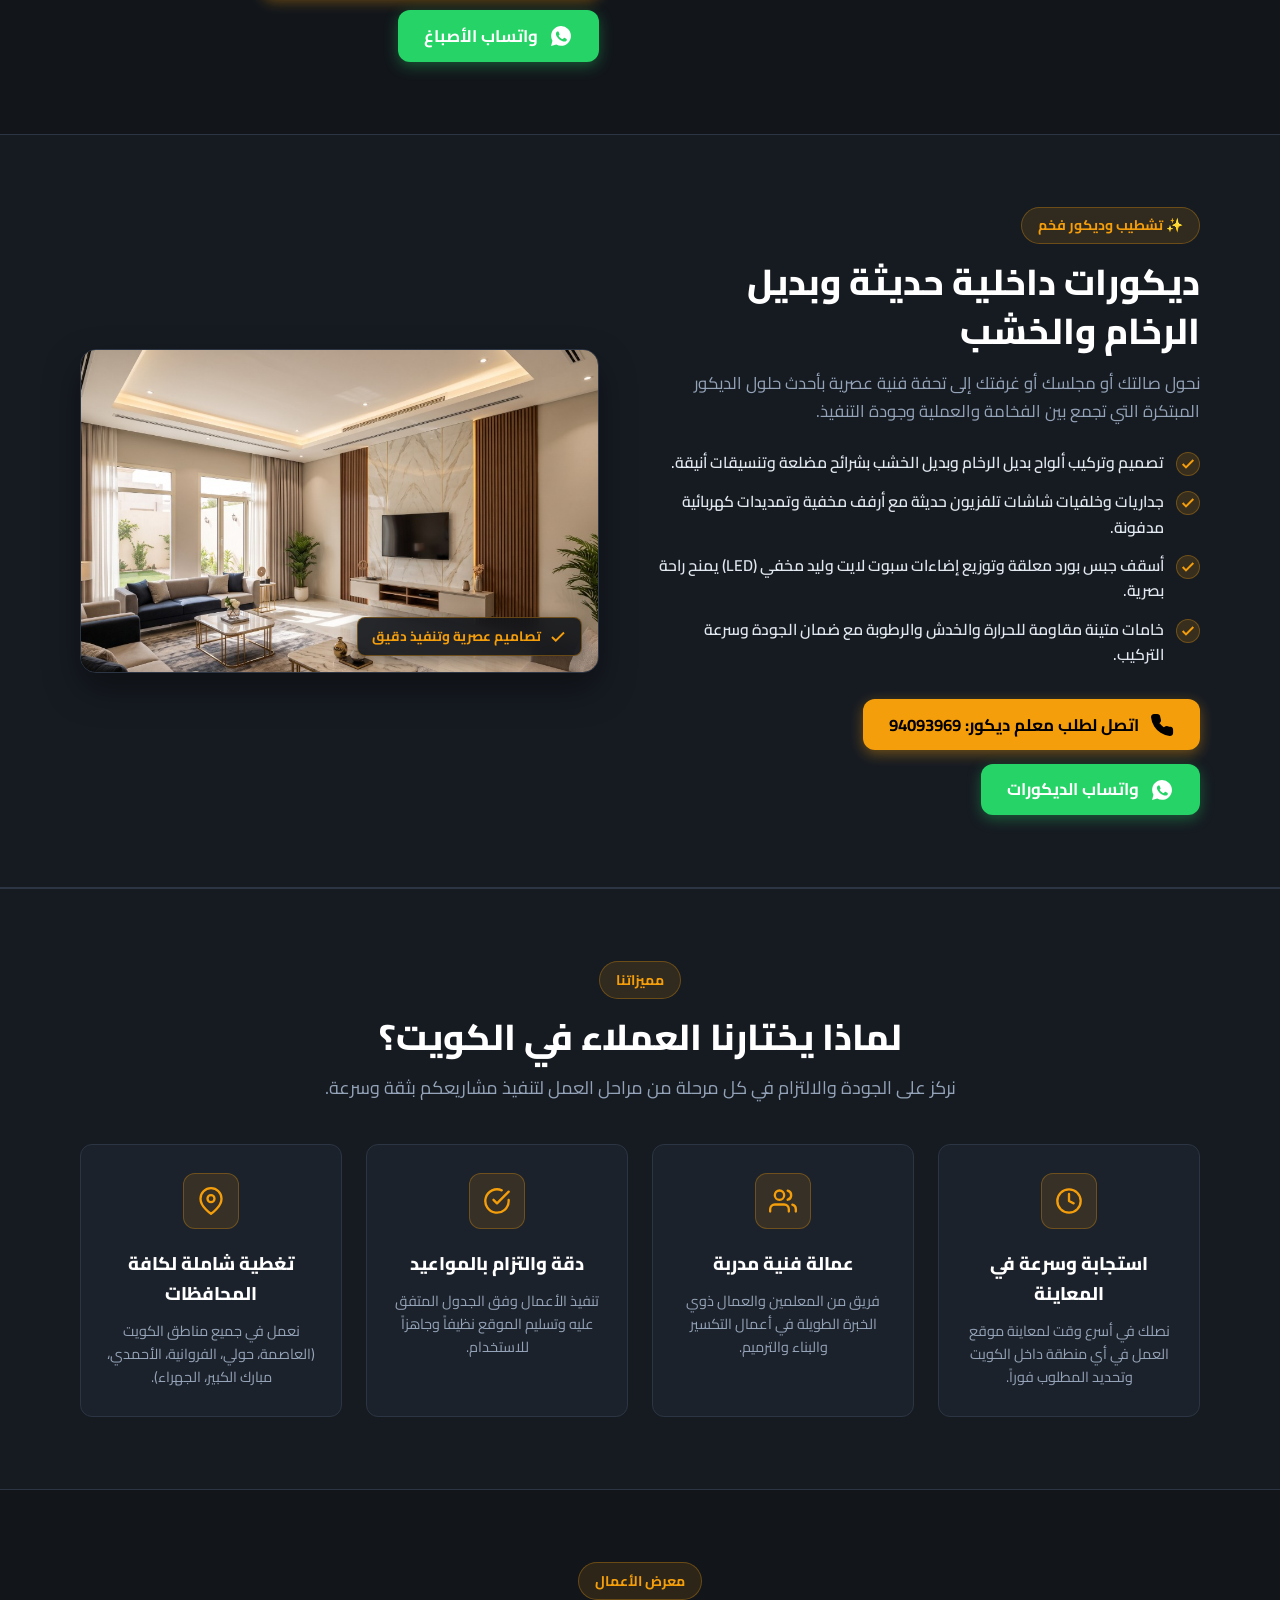
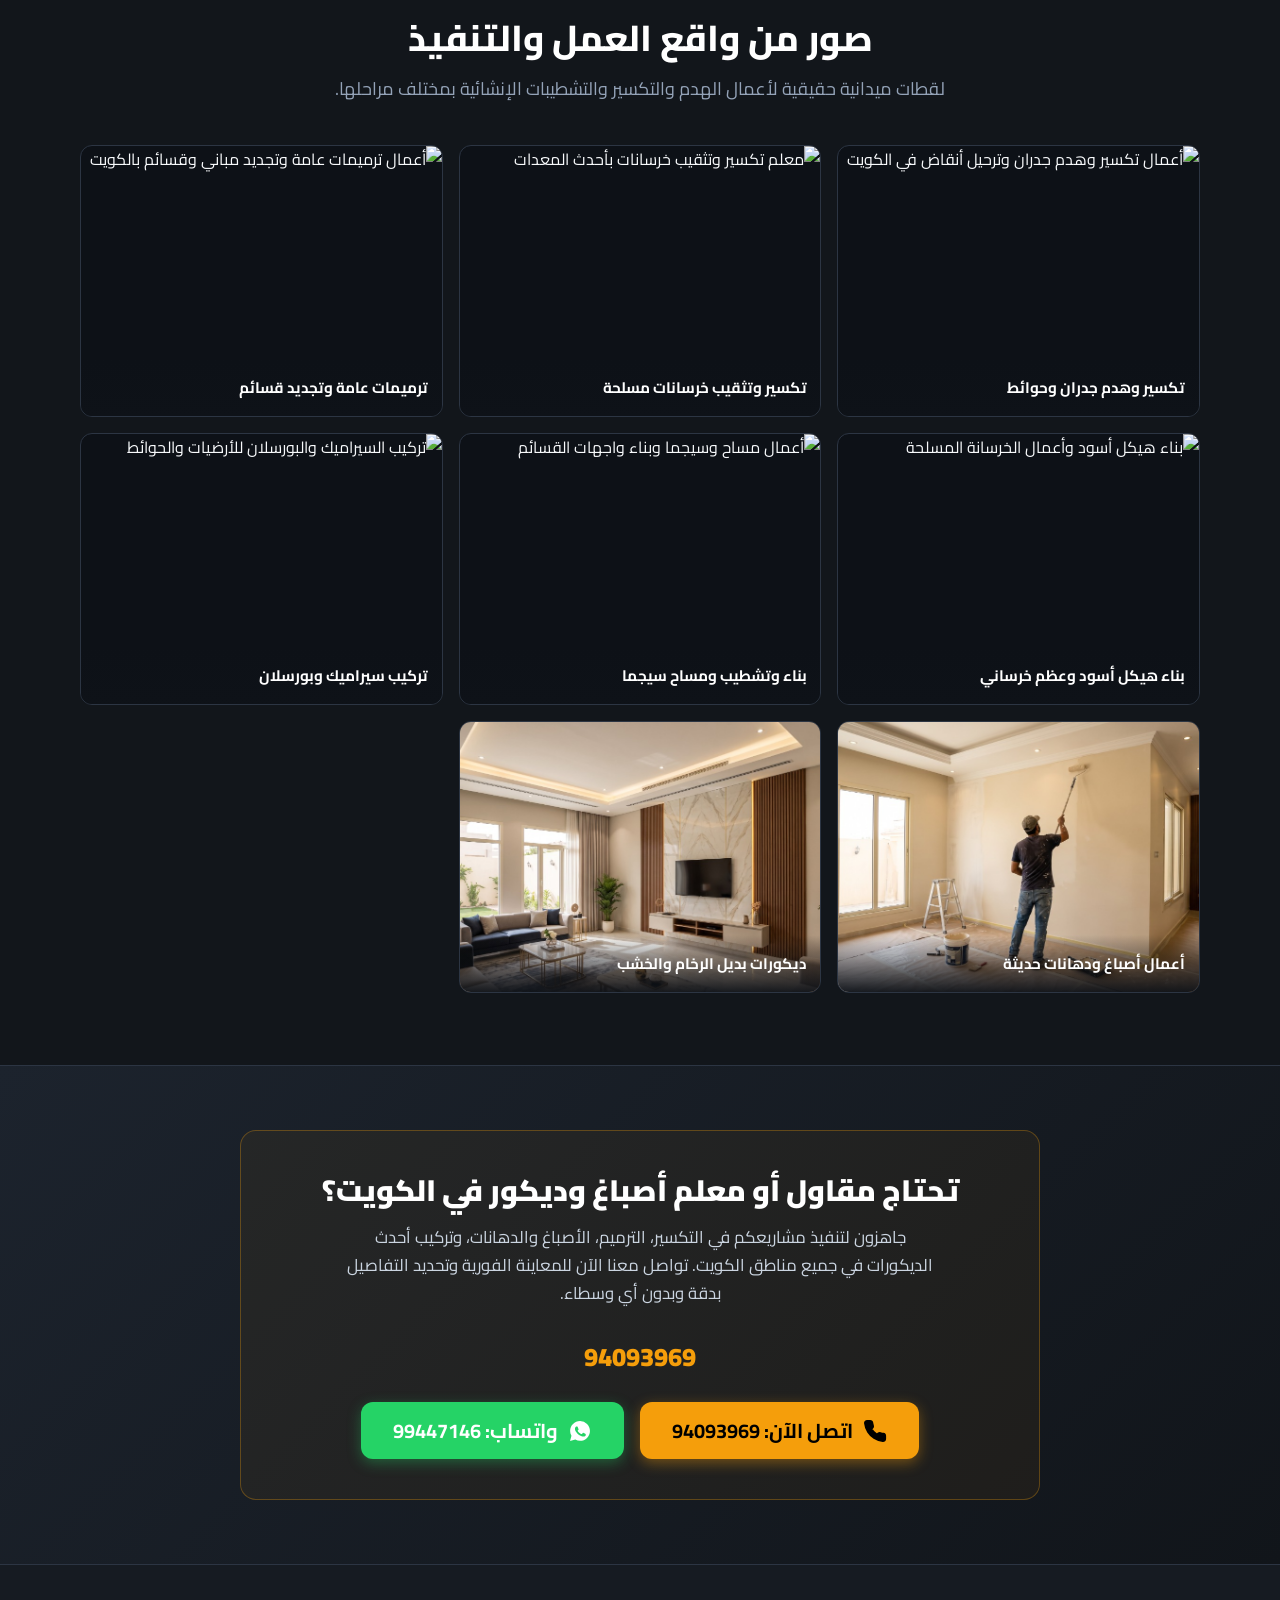
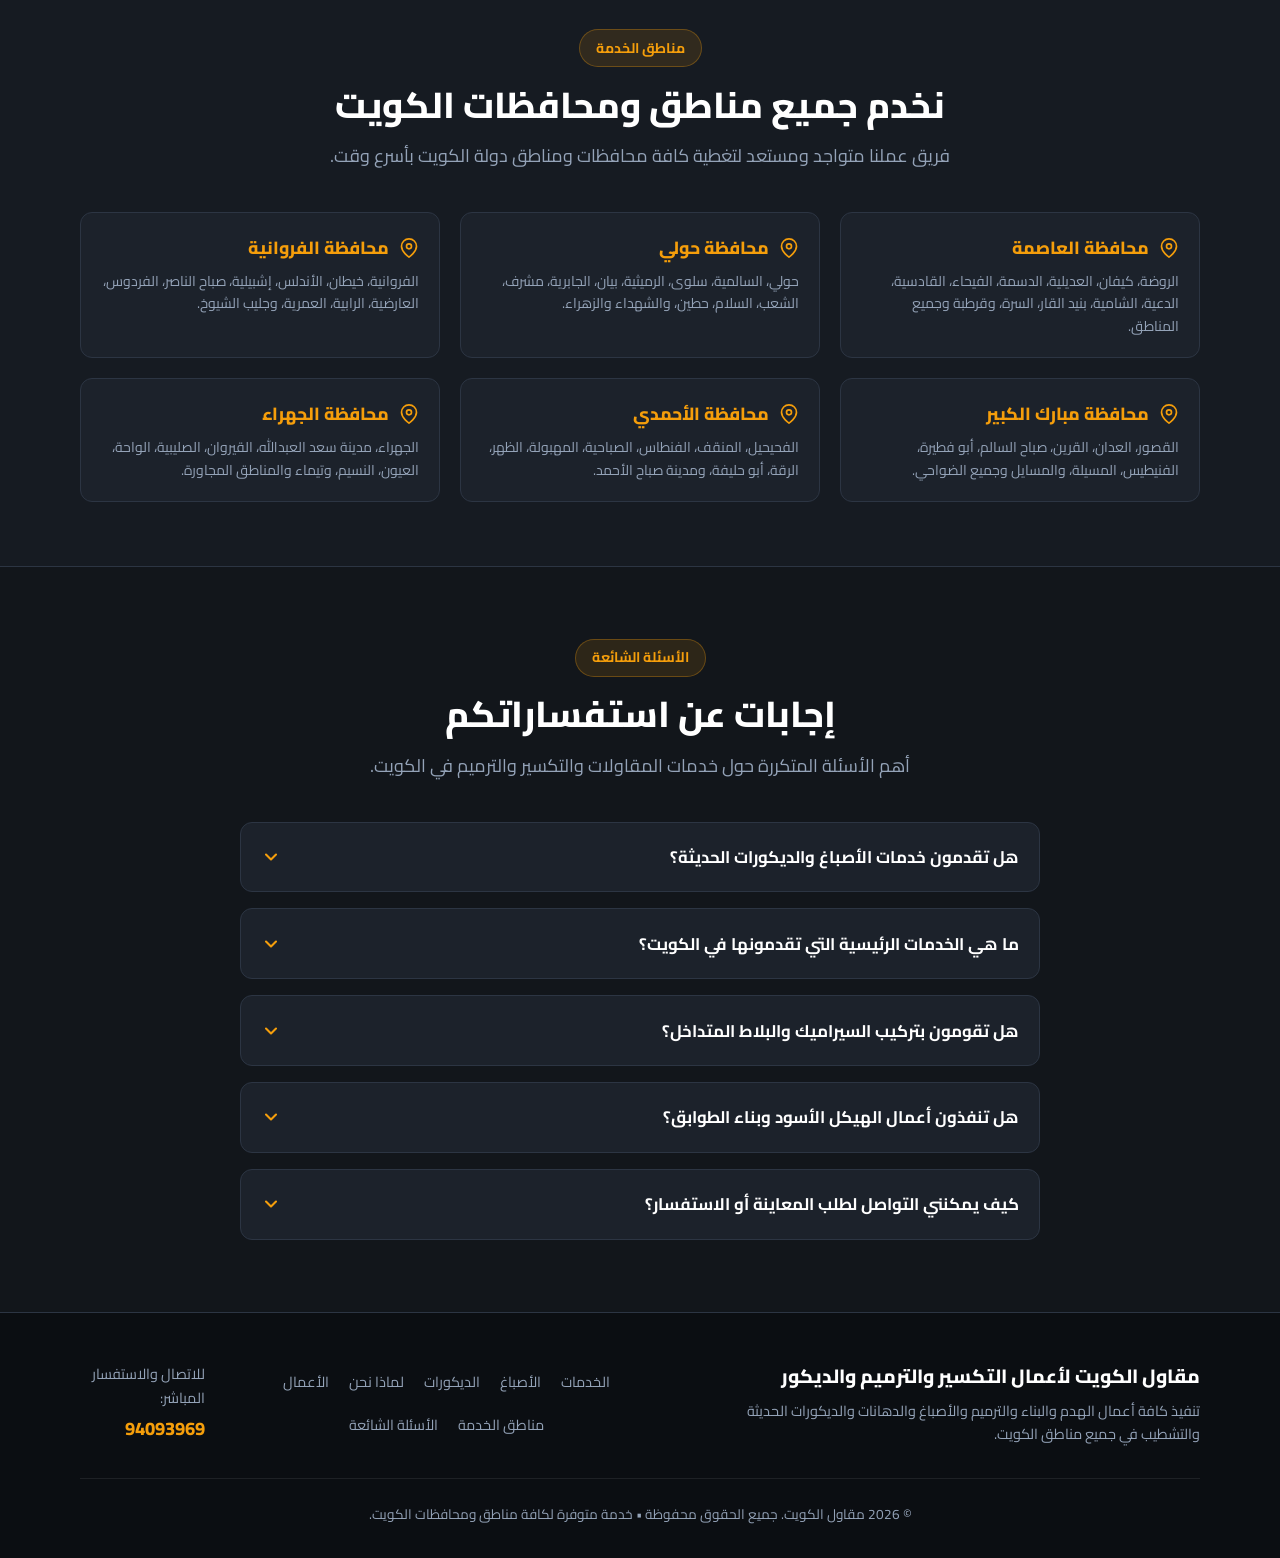
==== commit 6a21f9e9: "feat: add painting and decoration sections, fix navbar whatsapp, optimize mobile responsiveness and " ====
--- a/index.html
+++ b/index.html
@@ -3,11 +3,11 @@
 <head>
   <meta charset="UTF-8">
   <meta name="viewport" content="width=device-width, initial-scale=1.0">
-  <title>مقاول تكسير وهدم وترميمات في الكويت | اتصل 94093969</title>
+  <title>مقاول تكسير وترميم وأصباغ وديكورات في الكويت | اتصل 94093969</title>
   
   <!-- SEO Meta Tags -->
-  <meta name="description" content="مقاول معتمد في الكويت لأعمال التكسير والهدم، تركيب سيراميك وبلاط، ترميمات عامة، بناء طوابق، هيكل أسود، ومساح سيجما. اتصل الآن 94093969.">
-  <meta name="keywords" content="مقاول تكسير الكويت, مقاول هدم الكويت, تركيب سيراميك الكويت, تركيب بلاط الكويت, ترميمات الكويت, بناء طوابق الكويت, إضافة أدوار الكويت, هيكل أسود الكويت, مساح سيجما الكويت">
+  <meta name="description" content="مقاول معتمد في الكويت لأعمال التكسير والهدم، تركيب سيراميك وبلاط، أصباغ ودهانات حديثة، ديكورات بديل الرخام والخشب، ترميمات عامة، بناء طوابق، هيكل أسود، ومساح سيجما. اتصل الآن 94093969.">
+  <meta name="keywords" content="مقاول تكسير الكويت, مقاول هدم الكويت, صباغ الكويت, أصباغ ودهانات الكويت, ديكورات الكويت, بديل الرخام والخشب, تركيب سيراميك الكويت, تركيب بلاط الكويت, ترميمات الكويت, بناء طوابق الكويت, إضافة أدوار الكويت, هيكل أسود الكويت, مساح سيجما الكويت">
   <meta name="author" content="مقاول الكويت">
   <meta name="robots" content="index, follow">
   
@@ -17,15 +17,15 @@
   <!-- Open Graph / Social Media -->
   <meta property="og:type" content="website">
   <meta property="og:locale" content="ar_KW">
-  <meta property="og:title" content="مقاول تكسير وهدم وترميمات في الكويت | اتصل 94093969">
-  <meta property="og:description" content="تنفيذ كافة أعمال المقاولات والترميم والتكسير وبناء الطوابق وتركيب السيراميك في جميع مناطق الكويت. اتصل الآن للمعاينة الفورية.">
+  <meta property="og:title" content="مقاول تكسير وترميم وأصباغ وديكورات في الكويت | اتصل 94093969">
+  <meta property="og:description" content="تنفيذ كافة أعمال المقاولات، الترميم، التكسير، الأصباغ والدهانات الحديثة، الديكورات وبديل الرخام، وبناء الطوابق وتركيب السيراميك في جميع مناطق الكويت. اتصل الآن للمعاينة الفورية.">
   <meta property="og:url" content="https://moqawel-kuwait.com/">
   <meta property="og:image" content="assets/images/hero-construction.jpg">
 
   <!-- Twitter Cards -->
   <meta name="twitter:card" content="summary_large_image">
-  <meta name="twitter:title" content="مقاول تكسير وهدم وترميمات في الكويت | اتصل 94093969">
-  <meta name="twitter:description" content="أعمال التكسير، الهدم، السيراميك، الترميم، الهيكل الأسود، وبناء الطابوق والعازل في الكويت.">
+  <meta name="twitter:title" content="مقاول تكسير وترميم وأصباغ وديكورات في الكويت | اتصل 94093969">
+  <meta name="twitter:description" content="أعمال التكسير، الهدم، السيراميك، الأصباغ والدهانات، الديكورات الحديثة، الترميم، الهيكل الأسود، وبناء الطوابق في الكويت.">
   <meta name="twitter:image" content="assets/images/hero-construction.jpg">
 
   <!-- Theme Color -->
@@ -44,7 +44,7 @@
   {
     "@context": "https://schema.org",
     "@type": "GeneralContractor",
-    "name": "مقاول تكسير وهدم وترميمات الكويت",
+    "name": "مقاول تكسير وترميم وأصباغ وديكورات الكويت",
     "image": "assets/images/hero-construction.jpg",
     "telephone": "+96594093969",
     "url": "https://moqawel-kuwait.com/",
@@ -93,7 +93,9 @@
         { "@type": "Offer", "itemOffered": { "@type": "Service", "name": "ترميمات عامة" } },
         { "@type": "Offer", "itemOffered": { "@type": "Service", "name": "بناء طوابق وإضافة أدوار" } },
         { "@type": "Offer", "itemOffered": { "@type": "Service", "name": "هيكل أسود" } },
-        { "@type": "Offer", "itemOffered": { "@type": "Service", "name": "مساح سيجما" } }
+        { "@type": "Offer", "itemOffered": { "@type": "Service", "name": "مساح سيجما" } },
+        { "@type": "Offer", "itemOffered": { "@type": "Service", "name": "أصباغ ودهانات" } },
+        { "@type": "Offer", "itemOffered": { "@type": "Service", "name": "ديكورات داخلية وبديل الرخام والخشب" } }
       ]
     }
   }
@@ -107,6 +109,22 @@
     gtag('js', new Date());
 
     gtag('config', 'AW-18406219764');
+  </script>
+
+  <!-- Event snippet for جهة اتصال conversion page -->
+  <script>
+  function gtag_report_conversion(url) {
+    var callback = function () {
+      if (typeof(url) != 'undefined') {
+        window.location = url;
+      }
+    };
+    gtag('event', 'conversion', {
+        'send_to': 'AW-18406219764/-QG-COWzqpgdEPS_4shE',
+        'event_callback': callback
+    });
+    return false;
+  }
   </script>
 </head>
 <body>
@@ -122,16 +140,23 @@
         </div>
         <div class="brand-text">
           <h1>مقاول الكويت</h1>
-          <span>أعمال التكسير والترميم والبناء</span>
+          <span>أعمال التكسير والترميم والأصباغ والديكور</span>
         </div>
       </a>
 
       <div class="header-actions">
-        <a href="tel:94093969" class="header-phone-btn" aria-label="اتصل الآن على رقم 94093969">
+        <a href="tel:94093969" onclick="return gtag_report_conversion('tel:94093969');" class="header-phone-btn" aria-label="اتصل الآن على رقم 94093969">
           <svg class="btn-icon" viewBox="0 0 24 24" fill="none" stroke="currentColor" stroke-width="2.2" stroke-linecap="round" stroke-linejoin="round" aria-hidden="true">
             <path d="M22 16.92v3a2 2 0 0 1-2.18 2 19.79 19.79 0 0 1-8.63-3.07 19.5 19.5 0 0 1-6-6 19.79 19.79 0 0 1-3.07-8.67A2 2 0 0 1 4.11 2h3a2 2 0 0 1 2 1.72 12.84 12.84 0 0 0 .7 2.81 2 2 0 0 1-.45 2.11L8.09 9.91a16 16 0 0 0 6 6l1.27-1.27a2 2 0 0 1 2.11-.45 12.84 12.84 0 0 0 2.81.7A2 2 0 0 1 22 16.92z"></path>
           </svg>
-          <span>94093969</span>
+          <span class="header-phone-text">94093969</span>
+        </a>
+
+        <a href="https://wa.me/96599447146?text=%D8%A7%D9%84%D8%B3%D9%84%D8%A7%D9%85%20%D8%B9%D9%84%D9%8A%D9%83%D9%85%D8%8C%20%D8%A3%D8%B1%D8%BA%D8%A8%20%D9%81%D9%8A%20%D8%A7%D9%84%D8%A7%D8%B3%D8%AA%D9%81%D8%B3%D8%A7%D8%B1%20%D8%B9%D9%86%20%D8%AE%D8%AF%D9%85%D8%A7%D8%AA%20%D8%A7%D9%84%D9%85%D9%82%D8%A7%D9%88%D9%84%D8%A7%D8%AA" class="header-wa-btn" target="_blank" rel="noopener noreferrer" aria-label="تواصل عبر واتساب 99447146">
+          <svg class="btn-icon" viewBox="0 0 24 24" fill="currentColor" aria-hidden="true">
+            <path d="M12.04 2c-5.46 0-9.91 4.45-9.91 9.91 0 1.75.46 3.45 1.32 4.95L2.05 22l5.25-1.38c1.45.79 3.08 1.21 4.74 1.21 5.46 0 9.91-4.45 9.91-9.91 0-2.65-1.03-5.14-2.9-7.01A9.82 9.82 0 0 0 12.04 2zm5.8 14.15c-.24.67-1.39 1.29-1.92 1.37-.51.08-1.17.11-3.37-.8-2.67-1.11-4.39-3.83-4.52-4.01-.13-.18-1.08-1.44-1.08-2.74s.68-1.94.92-2.2c.24-.26.53-.33.7-.33.18 0 .36 0 .52.01.17.01.4.06.6.53.22.5.76 1.85.83 1.99.07.13.11.29.02.47-.09.18-.13.29-.27.45-.13.16-.29.36-.41.48-.13.13-.27.28-.12.54.16.26.69 1.14 1.48 1.85 1.02.91 1.88 1.19 2.14 1.33.27.13.42.11.58-.07.16-.18.68-.79.86-1.06.18-.26.36-.22.61-.13.24.09 1.55.73 1.81.86.27.13.45.2.51.31.07.11.07.65-.17 1.32z"/>
+          </svg>
+          <span class="header-wa-text">واتساب</span>
         </a>
       </div>
     </div>
@@ -142,21 +167,28 @@
     <section id="hero" class="hero-section">
       <div class="container hero-content">
         <div class="hero-badge">
-          <span>🇰🇼 خدمات المقاولات والترميم في جميع مناطق الكويت</span>
-        </div>
-
-        <h1 class="hero-title">مقاول تكسير وهدم وترميمات في الكويت</h1>
+          <span>🇰🇼 خدمات المقاولات والترميم والأصباغ والديكور في جميع مناطق الكويت</span>
+        </div>
+
+        <h1 class="hero-title">مقاول تكسير وهدم وترميم وأصباغ وديكورات في الكويت</h1>
 
         <p class="hero-subtitle">
-          تنفيذ كافة أعمال الهدم والتكسير، تركيب السيراميك والبلاط، الترميمات، بناء الطوابق وإضافة الأدوار، الهيكل الأسود، والمساح والسيجما بدقة وسرعة وبدون وسطاء.
+          تنفيذ كافة أعمال الهدم والتكسير، تركيب السيراميك والبلاط، الأصباغ والدهانات الحديثة، الديكورات وبديل الرخام والخشب، الترميمات، بناء الطوابق وإضافة الأدوار، الهيكل الأسود، والمساح والسيجما بدقة وسرعة وبدون وسطاء.
         </p>
 
         <div class="hero-cta-box">
-          <a href="tel:94093969" class="btn btn-primary btn-large" aria-label="اتصل الآن بالهاتف على 94093969">
+          <a href="tel:94093969" onclick="return gtag_report_conversion('tel:94093969');" class="btn btn-primary btn-large" aria-label="اتصل الآن بالهاتف على 94093969">
             <svg class="btn-icon" viewBox="0 0 24 24" fill="none" stroke="currentColor" stroke-width="2.2" stroke-linecap="round" stroke-linejoin="round" aria-hidden="true">
               <path d="M22 16.92v3a2 2 0 0 1-2.18 2 19.79 19.79 0 0 1-8.63-3.07 19.5 19.5 0 0 1-6-6 19.79 19.79 0 0 1-3.07-8.67A2 2 0 0 1 4.11 2h3a2 2 0 0 1 2 1.72 12.84 12.84 0 0 0 .7 2.81 2 2 0 0 1-.45 2.11L8.09 9.91a16 16 0 0 0 6 6l1.27-1.27a2 2 0 0 1 2.11-.45 12.84 12.84 0 0 0 2.81.7A2 2 0 0 1 22 16.92z"></path>
             </svg>
-            <span>اتصل الآن مباشرة: 94093969</span>
+            <span>اتصل الآن: 94093969</span>
+          </a>
+
+          <a href="https://wa.me/96599447146" class="btn btn-whatsapp btn-large" target="_blank" rel="noopener noreferrer" aria-label="تواصل معنا عبر واتساب على 99447146">
+            <svg class="btn-icon" viewBox="0 0 24 24" fill="currentColor" aria-hidden="true">
+              <path d="M12.04 2c-5.46 0-9.91 4.45-9.91 9.91 0 1.75.46 3.45 1.32 4.95L2.05 22l5.25-1.38c1.45.79 3.08 1.21 4.74 1.21 5.46 0 9.91-4.45 9.91-9.91 0-2.65-1.03-5.14-2.9-7.01A9.82 9.82 0 0 0 12.04 2zm5.8 14.15c-.24.67-1.39 1.29-1.92 1.37-.51.08-1.17.11-3.37-.8-2.67-1.11-4.39-3.83-4.52-4.01-.13-.18-1.08-1.44-1.08-2.74s.68-1.94.92-2.2c.24-.26.53-.33.7-.33.18 0 .36 0 .52.01.17.01.4.06.6.53.22.5.76 1.85.83 1.99.07.13.11.29.02.47-.09.18-.13.29-.27.45-.13.16-.29.36-.41.48-.13.13-.27.28-.12.54.16.26.69 1.14 1.48 1.85 1.02.91 1.88 1.19 2.14 1.33.27.13.42.11.58-.07.16-.18.68-.79.86-1.06.18-.26.36-.22.61-.13.24.09 1.55.73 1.81.86.27.13.45.2.51.31.07.11.07.65-.17 1.32z"/>
+            </svg>
+            <span>محادثة واتساب: 99447146</span>
           </a>
         </div>
 
@@ -188,9 +220,9 @@
       <div class="container">
         <div class="text-center">
           <span class="section-tag">خدماتنا في الكويت</span>
-          <h2 class="section-title">أعمال المقاولات والترميم والبناء</h2>
+          <h2 class="section-title">أعمال المقاولات والترميم والأصباغ والديكور</h2>
           <p class="section-desc">
-            نوفر لكم كافة خدمات الهدم، التكسير، البناء، والعزل في الكويت بأعلى كفاءة ومعايير أمان مع الالتزام التام بسرعة الإنجاز.
+            نوفر لكم كافة خدمات الهدم، التكسير، تركيب السيراميك، الأصباغ والدهانات العصرية، الديكورات وتشطيب بديل الرخام، والبناء في الكويت بأعلى كفاءة ومعايير أمان مع الالتزام التام بسرعة الإنجاز.
           </p>
         </div>
 
@@ -206,7 +238,7 @@
               <p class="service-desc">
                 تكسير الحوائط والخرسانات، إزالة القواطع، فتح الأبواب والشبابيك وترحيل الأنقاض بأحدث المعدات مع الحفاظ الكامل على سلامة المبنى.
               </p>
-              <a href="tel:94093969" class="service-btn" aria-label="اتصل لطلب خدمة تكسير وهدم">
+              <a href="tel:94093969" onclick="return gtag_report_conversion('tel:94093969');" class="service-btn" aria-label="اتصل لطلب خدمة تكسير وهدم">
                 <span>اتصل لطلب الخدمة</span>
                 <svg width="18" height="18" viewBox="0 0 24 24" fill="none" stroke="currentColor" stroke-width="2" stroke-linecap="round" stroke-linejoin="round" aria-hidden="true"><polyline points="15 18 9 12 15 6"></polyline></svg>
               </a>
@@ -224,7 +256,7 @@
               <p class="service-desc">
                 تركيب سيراميك وبورسلان للأرضيات والحوائط والمطابخ والحمامات بميزان ليزر لضمان استواء السطح وفواصل دقيقة وتشطيب نظيف.
               </p>
-              <a href="tel:94093969" class="service-btn" aria-label="اتصل لطلب خدمة تركيب سيراميك">
+              <a href="tel:94093969" onclick="return gtag_report_conversion('tel:94093969');" class="service-btn" aria-label="اتصل لطلب خدمة تركيب سيراميك">
                 <span>اتصل لطلب الخدمة</span>
                 <svg width="18" height="18" viewBox="0 0 24 24" fill="none" stroke="currentColor" stroke-width="2" stroke-linecap="round" stroke-linejoin="round" aria-hidden="true"><polyline points="15 18 9 12 15 6"></polyline></svg>
               </a>
@@ -242,7 +274,7 @@
               <p class="service-desc">
                 تركيب بلاط متداخل (إنترلوك)، كاشي، وبلاط أرصفة وممرات وأحواش ومواقف سيارات مع ضبط الميول وتصريف مياه الأمطار بكفاءة.
               </p>
-              <a href="tel:94093969" class="service-btn" aria-label="اتصل لطلب خدمة تركيب بلاط">
+              <a href="tel:94093969" onclick="return gtag_report_conversion('tel:94093969');" class="service-btn" aria-label="اتصل لطلب خدمة تركيب بلاط">
                 <span>اتصل لطلب الخدمة</span>
                 <svg width="18" height="18" viewBox="0 0 24 24" fill="none" stroke="currentColor" stroke-width="2" stroke-linecap="round" stroke-linejoin="round" aria-hidden="true"><polyline points="15 18 9 12 15 6"></polyline></svg>
               </a>
@@ -260,7 +292,7 @@
               <p class="service-desc">
                 ترميم وتجديد الفلل والشقق والقسائم القديمة، معالجة التصدعات والتشققات، وتحديث المساحات السكنية بالكامل بجودة وإتقان.
               </p>
-              <a href="tel:94093969" class="service-btn" aria-label="اتصل لطلب خدمة ترميمات">
+              <a href="tel:94093969" onclick="return gtag_report_conversion('tel:94093969');" class="service-btn" aria-label="اتصل لطلب خدمة ترميمات">
                 <span>اتصل لطلب الخدمة</span>
                 <svg width="18" height="18" viewBox="0 0 24 24" fill="none" stroke="currentColor" stroke-width="2" stroke-linecap="round" stroke-linejoin="round" aria-hidden="true"><polyline points="15 18 9 12 15 6"></polyline></svg>
               </a>
@@ -278,7 +310,7 @@
               <p class="service-desc">
                 توسعة المباني وبناء أدوار إضافية، ملاحق، وغرف أسطح مع تدعيم البنية الإنشائية وتوزيع الأحمال بأمان واحترافية.
               </p>
-              <a href="tel:94093969" class="service-btn" aria-label="اتصل لطلب خدمة بناء طوابق">
+              <a href="tel:94093969" onclick="return gtag_report_conversion('tel:94093969');" class="service-btn" aria-label="اتصل لطلب خدمة بناء طوابق">
                 <span>اتصل لطلب الخدمة</span>
                 <svg width="18" height="18" viewBox="0 0 24 24" fill="none" stroke="currentColor" stroke-width="2" stroke-linecap="round" stroke-linejoin="round" aria-hidden="true"><polyline points="15 18 9 12 15 6"></polyline></svg>
               </a>
@@ -296,7 +328,7 @@
               <p class="service-desc">
                 تنفيذ أعمال الهيكل الإنشائي والخرساني المسلح (قواعد، أعمدة، جسور، وأسقف) وفق المخططات الإنشائية وأعلى معايير المتانة.
               </p>
-              <a href="tel:94093969" class="service-btn" aria-label="اتصل لطلب خدمة هيكل أسود">
+              <a href="tel:94093969" onclick="return gtag_report_conversion('tel:94093969');" class="service-btn" aria-label="اتصل لطلب خدمة هيكل أسود">
                 <span>اتصل لطلب الخدمة</span>
                 <svg width="18" height="18" viewBox="0 0 24 24" fill="none" stroke="currentColor" stroke-width="2" stroke-linecap="round" stroke-linejoin="round" aria-hidden="true"><polyline points="15 18 9 12 15 6"></polyline></svg>
               </a>
@@ -314,12 +346,176 @@
               <p class="service-desc">
                 تنفيذ المساح الداخلي والخارجي، وتطبيق طبقات السيجما المقاومة لعوامل الطقس الحار والرطوبة لواجهات القسائم والمباني.
               </p>
-              <a href="tel:94093969" class="service-btn" aria-label="اتصل لطلب خدمة مساح سيجما">
+              <a href="tel:94093969" onclick="return gtag_report_conversion('tel:94093969');" class="service-btn" aria-label="اتصل لطلب خدمة مساح سيجما">
                 <span>اتصل لطلب الخدمة</span>
                 <svg width="18" height="18" viewBox="0 0 24 24" fill="none" stroke="currentColor" stroke-width="2" stroke-linecap="round" stroke-linejoin="round" aria-hidden="true"><polyline points="15 18 9 12 15 6"></polyline></svg>
               </a>
             </div>
           </article>
+
+          <!-- Service 8 -->
+          <article class="service-card">
+            <div class="service-img-wrap">
+              <img src="assets/images/user-painting.jpg" alt="أعمال أصباغ ودهانات داخلية وخارجية في الكويت" width="400" height="250" loading="lazy">
+              <span class="service-badge">08</span>
+            </div>
+            <div class="service-body">
+              <h3 class="service-title">أصباغ ودهانات</h3>
+              <p class="service-desc">
+                تنفيذ كافة أعمال الدهانات والأصباغ الحديثة، دهان داخلي وخارجي، جوتن والجزيرة، معالجة الرطوبة والتشققات، وتشطيب فاخر للشقق والفلل والقسائم.
+              </p>
+              <a href="tel:94093969" onclick="return gtag_report_conversion('tel:94093969');" class="service-btn" aria-label="اتصل لطلب خدمة أصباغ ودهانات">
+                <span>اتصل لطلب الخدمة</span>
+                <svg width="18" height="18" viewBox="0 0 24 24" fill="none" stroke="currentColor" stroke-width="2" stroke-linecap="round" stroke-linejoin="round" aria-hidden="true"><polyline points="15 18 9 12 15 6"></polyline></svg>
+              </a>
+            </div>
+          </article>
+
+          <!-- Service 9 -->
+          <article class="service-card">
+            <div class="service-img-wrap">
+              <img src="assets/images/user-decorations.jpg" alt="ديكورات داخلية وبديل الرخام والخشب وجبس بورد بالكويت" width="400" height="250" loading="lazy">
+              <span class="service-badge">09</span>
+            </div>
+            <div class="service-body">
+              <h3 class="service-title">ديكورات وتشطيب حديث</h3>
+              <p class="service-desc">
+                تصميم وتركيب بديل الرخام، بديل الخشب، أسقف جبس بورد، إضاءات مخفية (LED)، جداريات شاشات التلفزيون، ولمسات معمارية حديثة تمنح المكان فخامة استثنائية.
+              </p>
+              <a href="tel:94093969" onclick="return gtag_report_conversion('tel:94093969');" class="service-btn" aria-label="اتصل لطلب خدمة ديكورات وتشطيبات">
+                <span>اتصل لطلب الخدمة</span>
+                <svg width="18" height="18" viewBox="0 0 24 24" fill="none" stroke="currentColor" stroke-width="2" stroke-linecap="round" stroke-linejoin="round" aria-hidden="true"><polyline points="15 18 9 12 15 6"></polyline></svg>
+              </a>
+            </div>
+          </article>
+        </div>
+      </div>
+    </section>
+
+    <!-- ==================== Section: Painting / أصباغ الكويت ==================== -->
+    <section id="painting" class="spotlight-section">
+      <div class="container">
+        <div class="spotlight-grid">
+          <div class="spotlight-img-col">
+            <div class="spotlight-img-wrap">
+              <img src="assets/images/user-painting.jpg" alt="معلم صباغ ودهانات منازل وفلل في الكويت" width="600" height="400" loading="lazy">
+              <div class="spotlight-badge">
+                <svg width="18" height="18" viewBox="0 0 24 24" fill="none" stroke="currentColor" stroke-width="2.5"><polyline points="20 6 9 17 4 12"></polyline></svg>
+                <span>أصباغ فاخرة وضمان الجودة</span>
+              </div>
+            </div>
+          </div>
+          <div class="spotlight-content">
+            <span class="section-tag">🎨 صباغ معتمد بالكويت</span>
+            <h2 class="section-title">أعمال الأصباغ والدهانات الداخلية والخارجية</h2>
+            <p class="spotlight-desc">
+              نقدم لكم خدمات صباغة احترافية ومتكاملة لجميع الفلل والشقق والقسائم في الكويت، مع استخدام أجود خامات الدهان العالمية المقاومة للرطوبة وتغيرات الطقس.
+            </p>
+            <ul class="spotlight-features">
+              <li class="spotlight-feature-item">
+                <span class="spotlight-feature-icon" aria-hidden="true">
+                  <svg width="16" height="16" viewBox="0 0 24 24" fill="none" stroke="currentColor" stroke-width="3"><polyline points="20 6 9 17 4 12"></polyline></svg>
+                </span>
+                <span>أحدث ألوان الدهانات المطفية، الساتان، واللمعة من أرقى الماركات العالمية (جوتن والجزيرة).</span>
+              </li>
+              <li class="spotlight-feature-item">
+                <span class="spotlight-feature-icon" aria-hidden="true">
+                  <svg width="16" height="16" viewBox="0 0 24 24" fill="none" stroke="currentColor" stroke-width="3"><polyline points="20 6 9 17 4 12"></polyline></svg>
+                </span>
+                <span>معالجة تامة للرطوبة والتشققات والشروخ وصنفرة الحوائط لضمان سطح ناعم ومثالي.</span>
+              </li>
+              <li class="spotlight-feature-item">
+                <span class="spotlight-feature-icon" aria-hidden="true">
+                  <svg width="16" height="16" viewBox="0 0 24 24" fill="none" stroke="currentColor" stroke-width="3"><polyline points="20 6 9 17 4 12"></polyline></svg>
+                </span>
+                <span>صبغ الأبواب الخشبية والحديدية، تجديد الواجهات الخارجية، ورش الحبيبات والسيجما.</span>
+              </li>
+              <li class="spotlight-feature-item">
+                <span class="spotlight-feature-icon" aria-hidden="true">
+                  <svg width="16" height="16" viewBox="0 0 24 24" fill="none" stroke="currentColor" stroke-width="3"><polyline points="20 6 9 17 4 12"></polyline></svg>
+                </span>
+                <span>حماية كاملة للأثاث والأرضيات أثناء العمل مع سرعة ونظافة تامة عند التسليم.</span>
+              </li>
+            </ul>
+            <div class="spotlight-actions">
+              <a href="tel:94093969" onclick="return gtag_report_conversion('tel:94093969');" class="btn btn-primary" aria-label="اتصل لطلب معلم أصباغ 94093969">
+                <svg class="btn-icon" viewBox="0 0 24 24" fill="none" stroke="currentColor" stroke-width="2.2" stroke-linecap="round" stroke-linejoin="round" aria-hidden="true">
+                  <path d="M22 16.92v3a2 2 0 0 1-2.18 2 19.79 19.79 0 0 1-8.63-3.07 19.5 19.5 0 0 1-6-6 19.79 19.79 0 0 1-3.07-8.67A2 2 0 0 1 4.11 2h3a2 2 0 0 1 2 1.72 12.84 12.84 0 0 0 .7 2.81 2 2 0 0 1-.45 2.11L8.09 9.91a16 16 0 0 0 6 6l1.27-1.27a2 2 0 0 1 2.11-.45 12.84 12.84 0 0 0 2.81.7A2 2 0 0 1 22 16.92z"></path>
+                </svg>
+                <span>اتصل لطلب معلم أصباغ: 94093969</span>
+              </a>
+              <a href="https://wa.me/96599447146?text=%D8%A7%D9%84%D8%B3%D9%84%D8%A7%D9%85%20%D8%B9%D9%84%D9%8A%D9%83%D9%85%D8%8C%20%D8%A3%D8%B1%D8%BA%D8%A8%20%D9%81%D9%8A%20%D8%A7%D9%84%D8%A7%D8%B3%D8%AA%D9%81%D8%B3%D8%A7%D8%B1%20%D8%B9%D9%86%20%D8%AE%D8%AF%D9%85%D8%A7%D8%AA%20%D8%A7%D9%84%D8%A3%D8%B5%D8%A8%D8%A7%D8%BA%20%D9%88%D8%A7%D9%84%D8%AF%D9%87%D8%A7%D9%86%D8%A7%D8%AA" class="btn btn-whatsapp" target="_blank" rel="noopener noreferrer" aria-label="واتساب أصباغ 99447146">
+                <svg class="btn-icon" viewBox="0 0 24 24" fill="currentColor" aria-hidden="true">
+                  <path d="M12.04 2c-5.46 0-9.91 4.45-9.91 9.91 0 1.75.46 3.45 1.32 4.95L2.05 22l5.25-1.38c1.45.79 3.08 1.21 4.74 1.21 5.46 0 9.91-4.45 9.91-9.91 0-2.65-1.03-5.14-2.9-7.01A9.82 9.82 0 0 0 12.04 2zm5.8 14.15c-.24.67-1.39 1.29-1.92 1.37-.51.08-1.17.11-3.37-.8-2.67-1.11-4.39-3.83-4.52-4.01-.13-.18-1.08-1.44-1.08-2.74s.68-1.94.92-2.2c.24-.26.53-.33.7-.33.18 0 .36 0 .52.01.17.01.4.06.6.53.22.5.76 1.85.83 1.99.07.13.11.29.02.47-.09.18-.13.29-.27.45-.13.16-.29.36-.41.48-.13.13-.27.28-.12.54.16.26.69 1.14 1.48 1.85 1.02.91 1.88 1.19 2.14 1.33.27.13.42.11.58-.07.16-.18.68-.79.86-1.06.18-.26.36-.22.61-.13.24.09 1.55.73 1.81.86.27.13.45.2.51.31.07.11.07.65-.17 1.32z"/>
+                </svg>
+                <span>واتساب الأصباغ</span>
+              </a>
+            </div>
+          </div>
+        </div>
+      </div>
+    </section>
+
+    <!-- ==================== Section: Decor / ديكورات حديثة ==================== -->
+    <section id="decor" class="spotlight-section spotlight-section-alt">
+      <div class="container">
+        <div class="spotlight-grid spotlight-grid-reverse">
+          <div class="spotlight-img-col">
+            <div class="spotlight-img-wrap">
+              <img src="assets/images/user-decorations.jpg" alt="ديكورات داخلية حديثة بديل خشب ورخام وجبس بورد في الكويت" width="600" height="400" loading="lazy">
+              <div class="spotlight-badge">
+                <svg width="18" height="18" viewBox="0 0 24 24" fill="none" stroke="currentColor" stroke-width="2.5"><polyline points="20 6 9 17 4 12"></polyline></svg>
+                <span>تصاميم عصرية وتنفيذ دقيق</span>
+              </div>
+            </div>
+          </div>
+          <div class="spotlight-content">
+            <span class="section-tag">✨ تشطيب وديكور فخم</span>
+            <h2 class="section-title">ديكورات داخلية حديثة وبديل الرخام والخشب</h2>
+            <p class="spotlight-desc">
+              نحول صالتك أو مجلسك أو غرفتك إلى تحفة فنية عصرية بأحدث حلول الديكور المبتكرة التي تجمع بين الفخامة والعملية وجودة التنفيذ.
+            </p>
+            <ul class="spotlight-features">
+              <li class="spotlight-feature-item">
+                <span class="spotlight-feature-icon" aria-hidden="true">
+                  <svg width="16" height="16" viewBox="0 0 24 24" fill="none" stroke="currentColor" stroke-width="3"><polyline points="20 6 9 17 4 12"></polyline></svg>
+                </span>
+                <span>تصميم وتركيب ألواح بديل الرخام وبديل الخشب بشرائح مضلعة وتنسيقات أنيقة.</span>
+              </li>
+              <li class="spotlight-feature-item">
+                <span class="spotlight-feature-icon" aria-hidden="true">
+                  <svg width="16" height="16" viewBox="0 0 24 24" fill="none" stroke="currentColor" stroke-width="3"><polyline points="20 6 9 17 4 12"></polyline></svg>
+                </span>
+                <span>جداريات وخلفيات شاشات تلفزيون حديثة مع أرفف مخفية وتمديدات كهربائية مدفونة.</span>
+              </li>
+              <li class="spotlight-feature-item">
+                <span class="spotlight-feature-icon" aria-hidden="true">
+                  <svg width="16" height="16" viewBox="0 0 24 24" fill="none" stroke="currentColor" stroke-width="3"><polyline points="20 6 9 17 4 12"></polyline></svg>
+                </span>
+                <span>أسقف جبس بورد معلقة وتوزيع إضاءات سبوت لايت وليد مخفي (LED) يمنح راحة بصرية.</span>
+              </li>
+              <li class="spotlight-feature-item">
+                <span class="spotlight-feature-icon" aria-hidden="true">
+                  <svg width="16" height="16" viewBox="0 0 24 24" fill="none" stroke="currentColor" stroke-width="3"><polyline points="20 6 9 17 4 12"></polyline></svg>
+                </span>
+                <span>خامات متينة مقاومة للحرارة والخدش والرطوبة مع ضمان الجودة وسرعة التركيب.</span>
+              </li>
+            </ul>
+            <div class="spotlight-actions">
+              <a href="tel:94093969" onclick="return gtag_report_conversion('tel:94093969');" class="btn btn-primary" aria-label="اتصل لطلب معلم ديكور 94093969">
+                <svg class="btn-icon" viewBox="0 0 24 24" fill="none" stroke="currentColor" stroke-width="2.2" stroke-linecap="round" stroke-linejoin="round" aria-hidden="true">
+                  <path d="M22 16.92v3a2 2 0 0 1-2.18 2 19.79 19.79 0 0 1-8.63-3.07 19.5 19.5 0 0 1-6-6 19.79 19.79 0 0 1-3.07-8.67A2 2 0 0 1 4.11 2h3a2 2 0 0 1 2 1.72 12.84 12.84 0 0 0 .7 2.81 2 2 0 0 1-.45 2.11L8.09 9.91a16 16 0 0 0 6 6l1.27-1.27a2 2 0 0 1 2.11-.45 12.84 12.84 0 0 0 2.81.7A2 2 0 0 1 22 16.92z"></path>
+                </svg>
+                <span>اتصل لطلب معلم ديكور: 94093969</span>
+              </a>
+              <a href="https://wa.me/96599447146?text=%D8%A7%D9%84%D8%B3%D9%84%D8%A7%D9%85%20%D8%B9%D9%84%D9%8A%D9%83%D9%85%D8%8C%20%D8%A3%D8%B1%D8%BA%D8%A8%20%D9%81%D9%8A%20%D8%A7%D9%84%D8%A7%D8%B3%D8%AA%D9%81%D8%B3%D8%A7%D8%B1%20%D8%B9%D9%86%20%D8%AE%D8%AF%D9%85%D8%A7%D8%AA%20%D8%A7%D9%84%D8%AF%D9%8A%D9%82%D9%88%D8%B1%D8%A7%D8%AA%20%D9%88%D8%A8%D8%AF%D9%8A%D9%84%20%D8%A7%D9%84%D8%B1%D8%AE%D8%A7%D9%85" class="btn btn-whatsapp" target="_blank" rel="noopener noreferrer" aria-label="واتساب ديكورات 99447146">
+                <svg class="btn-icon" viewBox="0 0 24 24" fill="currentColor" aria-hidden="true">
+                  <path d="M12.04 2c-5.46 0-9.91 4.45-9.91 9.91 0 1.75.46 3.45 1.32 4.95L2.05 22l5.25-1.38c1.45.79 3.08 1.21 4.74 1.21 5.46 0 9.91-4.45 9.91-9.91 0-2.65-1.03-5.14-2.9-7.01A9.82 9.82 0 0 0 12.04 2zm5.8 14.15c-.24.67-1.39 1.29-1.92 1.37-.51.08-1.17.11-3.37-.8-2.67-1.11-4.39-3.83-4.52-4.01-.13-.18-1.08-1.44-1.08-2.74s.68-1.94.92-2.2c.24-.26.53-.33.7-.33.18 0 .36 0 .52.01.17.01.4.06.6.53.22.5.76 1.85.83 1.99.07.13.11.29.02.47-.09.18-.13.29-.27.45-.13.16-.29.36-.41.48-.13.13-.27.28-.12.54.16.26.69 1.14 1.48 1.85 1.02.91 1.88 1.19 2.14 1.33.27.13.42.11.58-.07.16-.18.68-.79.86-1.06.18-.26.36-.22.61-.13.24.09 1.55.73 1.81.86.27.13.45.2.51.31.07.11.07.65-.17 1.32z"/>
+                </svg>
+                <span>واتساب الديكورات</span>
+              </a>
+            </div>
+          </div>
         </div>
       </div>
     </section>
@@ -421,6 +617,14 @@
             <img src="assets/images/user-ceramic.jpg" alt="تركيب السيراميك والبورسلان للأرضيات والحوائط" width="400" height="300" loading="lazy">
             <div class="gallery-caption">تركيب سيراميك وبورسلان</div>
           </div>
+          <div class="gallery-item">
+            <img src="assets/images/user-painting.jpg" alt="تنفيذ أصباغ ودهانات داخلية بأحدث الألوان في الكويت" width="400" height="300" loading="lazy">
+            <div class="gallery-caption">أعمال أصباغ ودهانات حديثة</div>
+          </div>
+          <div class="gallery-item">
+            <img src="assets/images/user-decorations.jpg" alt="ديكورات بديل الرخام وبديل الخشب وإضاءات مخفية بالكويت" width="400" height="300" loading="lazy">
+            <div class="gallery-caption">ديكورات بديل الرخام والخشب</div>
+          </div>
         </div>
       </div>
     </section>
@@ -429,17 +633,23 @@
     <section class="cta-banner-section">
       <div class="container">
         <div class="cta-banner-box">
-          <h2>تحتاج مقاول في الكويت لمشروعك؟</h2>
+          <h2>تحتاج مقاول أو معلم أصباغ وديكور في الكويت؟</h2>
           <p>
-            تواصل معنا الآن مباشرة عبر الهاتف، وسنكون جاهزين للمعاينة وتحديد التفاصيل بدقة وسرعة وبدون أي تعقيد.
+            جاهزون لتنفيذ مشاريعكم في التكسير، الترميم، الأصباغ والدهانات، وتركيب أحدث الديكورات في جميع مناطق الكويت. تواصل معنا الآن للمعاينة الفورية وتحديد التفاصيل بدقة وبدون أي وسطاء.
           </p>
           <div class="cta-phone-highlight">94093969</div>
           <div class="cta-buttons">
-            <a href="tel:94093969" class="btn btn-primary btn-large" aria-label="اتصل الآن على رقم 94093969">
+            <a href="tel:94093969" onclick="return gtag_report_conversion('tel:94093969');" class="btn btn-primary btn-large" aria-label="اتصل الآن على رقم 94093969">
               <svg class="btn-icon" viewBox="0 0 24 24" fill="none" stroke="currentColor" stroke-width="2.2" stroke-linecap="round" stroke-linejoin="round" aria-hidden="true">
                 <path d="M22 16.92v3a2 2 0 0 1-2.18 2 19.79 19.79 0 0 1-8.63-3.07 19.5 19.5 0 0 1-6-6 19.79 19.79 0 0 1-3.07-8.67A2 2 0 0 1 4.11 2h3a2 2 0 0 1 2 1.72 12.84 12.84 0 0 0 .7 2.81 2 2 0 0 1-.45 2.11L8.09 9.91a16 16 0 0 0 6 6l1.27-1.27a2 2 0 0 1 2.11-.45 12.84 12.84 0 0 0 2.81.7A2 2 0 0 1 22 16.92z"></path>
               </svg>
-              <span>اتصل الآن مباشرة: 94093969</span>
+              <span>اتصل الآن: 94093969</span>
+            </a>
+            <a href="https://wa.me/96599447146" class="btn btn-whatsapp btn-large" target="_blank" rel="noopener noreferrer" aria-label="محادثة واتساب على 99447146">
+              <svg class="btn-icon" viewBox="0 0 24 24" fill="currentColor" aria-hidden="true">
+                <path d="M12.04 2c-5.46 0-9.91 4.45-9.91 9.91 0 1.75.46 3.45 1.32 4.95L2.05 22l5.25-1.38c1.45.79 3.08 1.21 4.74 1.21 5.46 0 9.91-4.45 9.91-9.91 0-2.65-1.03-5.14-2.9-7.01A9.82 9.82 0 0 0 12.04 2zm5.8 14.15c-.24.67-1.39 1.29-1.92 1.37-.51.08-1.17.11-3.37-.8-2.67-1.11-4.39-3.83-4.52-4.01-.13-.18-1.08-1.44-1.08-2.74s.68-1.94.92-2.2c.24-.26.53-.33.7-.33.18 0 .36 0 .52.01.17.01.4.06.6.53.22.5.76 1.85.83 1.99.07.13.11.29.02.47-.09.18-.13.29-.27.45-.13.16-.29.36-.41.48-.13.13-.27.28-.12.54.16.26.69 1.14 1.48 1.85 1.02.91 1.88 1.19 2.14 1.33.27.13.42.11.58-.07.16-.18.68-.79.86-1.06.18-.26.36-.22.61-.13.24.09 1.55.73 1.81.86.27.13.45.2.51.31.07.11.07.65-.17 1.32z"/>
+              </svg>
+              <span>واتساب: 99447146</span>
             </a>
           </div>
         </div>
@@ -541,6 +751,18 @@
         <div class="faq-list">
           <div class="faq-item">
             <button class="faq-question" type="button" aria-expanded="false">
+              <span>هل تقدمون خدمات الأصباغ والديكورات الحديثة؟</span>
+              <svg class="faq-icon" viewBox="0 0 24 24" fill="none" stroke="currentColor" stroke-width="2.5" stroke-linecap="round" stroke-linejoin="round" aria-hidden="true">
+                <polyline points="6 9 12 15 18 9"></polyline>
+              </svg>
+            </button>
+            <div class="faq-answer">
+              <p>نعم، نوفر معلمين متخصصين في كافة أنواع الأصباغ والدهانات الداخلية والخارجية ومعالجة الرطوبة، بالإضافة إلى تصميم وتركيب أحدث الديكورات العصرية مثل بديل الرخام، بديل الخشب، أسقف الجبس بورد، الإضاءات المخفية، وجداريات الشاشات بأعلى جودة وتشطيب فندقي ممتاز.</p>
+            </div>
+          </div>
+
+          <div class="faq-item">
+            <button class="faq-question" type="button" aria-expanded="false">
               <span>ما هي الخدمات الرئيسية التي تقدمونها في الكويت؟</span>
               <svg class="faq-icon" viewBox="0 0 24 24" fill="none" stroke="currentColor" stroke-width="2.5" stroke-linecap="round" stroke-linejoin="round" aria-hidden="true">
                 <polyline points="6 9 12 15 18 9"></polyline>
@@ -583,7 +805,7 @@
               </svg>
             </button>
             <div class="faq-answer">
-              <p>يمكنك الاتصال بنا مباشرة على الرقم <strong>94093969</strong> أو الضغط على زر الاتصال في الصفحة لمعاينة موقعك وتحديد كافة التفاصيل والأسعار بدقة وسرعة.</p>
+              <p>يمكنك الاتصال بنا مباشرة على الرقم <strong>94093969</strong> أو مراسلتنا عبر الواتساب على الرقم <strong>99447146</strong> أو الضغط على زر الاتصال في الصفحة لمعاينة موقعك وتحديد كافة التفاصيل والأسعار بدقة وسرعة.</p>
             </div>
           </div>
         </div>
@@ -596,12 +818,14 @@
     <div class="container">
       <div class="footer-content">
         <div class="footer-brand">
-          <h4>مقاول الكويت لأعمال التكسير والترميم</h4>
-          <p>تنفيذ كافة أعمال الهدم والبناء والتشطيبات والعوازل في جميع مناطق الكويت.</p>
+          <h4>مقاول الكويت لأعمال التكسير والترميم والديكور</h4>
+          <p>تنفيذ كافة أعمال الهدم والبناء والترميم والأصباغ والدهانات والديكورات الحديثة والتشطيب في جميع مناطق الكويت.</p>
         </div>
 
         <div class="footer-links">
           <a href="#services">الخدمات</a>
+          <a href="#painting">الأصباغ</a>
+          <a href="#decor">الديكورات</a>
           <a href="#why-us">لماذا نحن</a>
           <a href="#gallery">الأعمال</a>
           <a href="#areas">مناطق الخدمة</a>
@@ -610,7 +834,7 @@
 
         <div class="footer-contact">
           <p class="text-muted" style="margin-bottom: 0.25rem;">للاتصال والاستفسار المباشر:</p>
-          <a href="tel:94093969" class="footer-phone" aria-label="رقم هاتف مقاول الكويت 94093969">94093969</a>
+          <a href="tel:94093969" onclick="return gtag_report_conversion('tel:94093969');" class="footer-phone" aria-label="رقم هاتف مقاول الكويت 94093969">94093969</a>
         </div>
       </div>
 
@@ -621,14 +845,30 @@
   </footer>
 
   <!-- ==================== 10. Sticky Mobile Call Bar ==================== -->
-  <aside class="sticky-call-bar" aria-label="شريط الاتصال السريع للجوال">
-    <a href="tel:94093969" class="sticky-call-btn" aria-label="اتصل الآن على رقم 94093969">
-      <svg width="22" height="22" viewBox="0 0 24 24" fill="none" stroke="currentColor" stroke-width="2.5" stroke-linecap="round" stroke-linejoin="round" aria-hidden="true">
+  <aside class="sticky-call-bar" aria-label="أزرار الاتصال السريع للجوال">
+    <a href="tel:94093969" onclick="return gtag_report_conversion('tel:94093969');" class="sticky-call-btn" aria-label="اتصل الآن على رقم 94093969">
+      <svg width="20" height="20" viewBox="0 0 24 24" fill="none" stroke="currentColor" stroke-width="2.5" stroke-linecap="round" stroke-linejoin="round" aria-hidden="true">
         <path d="M22 16.92v3a2 2 0 0 1-2.18 2 19.79 19.79 0 0 1-8.63-3.07 19.5 19.5 0 0 1-6-6 19.79 19.79 0 0 1-3.07-8.67A2 2 0 0 1 4.11 2h3a2 2 0 0 1 2 1.72 12.84 12.84 0 0 0 .7 2.81 2 2 0 0 1-.45 2.11L8.09 9.91a16 16 0 0 0 6 6l1.27-1.27a2 2 0 0 1 2.11-.45 12.84 12.84 0 0 0 2.81.7A2 2 0 0 1 22 16.92z"></path>
       </svg>
-      <span>اتصل الآن مباشرة: 94093969</span>
+      <span>اتصل: 94093969</span>
+    </a>
+
+    <a href="https://wa.me/96599447146" class="sticky-wa-btn" target="_blank" rel="noopener noreferrer" aria-label="تواصل واتساب 99447146">
+      <svg width="20" height="20" viewBox="0 0 24 24" fill="currentColor" aria-hidden="true">
+        <path d="M12.04 2c-5.46 0-9.91 4.45-9.91 9.91 0 1.75.46 3.45 1.32 4.95L2.05 22l5.25-1.38c1.45.79 3.08 1.21 4.74 1.21 5.46 0 9.91-4.45 9.91-9.91 0-2.65-1.03-5.14-2.9-7.01A9.82 9.82 0 0 0 12.04 2zm5.8 14.15c-.24.67-1.39 1.29-1.92 1.37-.51.08-1.17.11-3.37-.8-2.67-1.11-4.39-3.83-4.52-4.01-.13-.18-1.08-1.44-1.08-2.74s.68-1.94.92-2.2c.24-.26.53-.33.7-.33.18 0 .36 0 .52.01.17.01.4.06.6.53.22.5.76 1.85.83 1.99.07.13.11.29.02.47-.09.18-.13.29-.27.45-.13.16-.29.36-.41.48-.13.13-.27.28-.12.54.16.26.69 1.14 1.48 1.85 1.02.91 1.88 1.19 2.14 1.33.27.13.42.11.58-.07.16-.18.68-.79.86-1.06.18-.26.36-.22.61-.13.24.09 1.55.73 1.81.86.27.13.45.2.51.31.07.11.07.65-.17 1.32z"/>
+      </svg>
+      <span>واتساب</span>
     </a>
   </aside>
+
+  <!-- ==================== Floating WhatsApp Button ==================== -->
+  <a href="https://wa.me/96599447146?text=%D8%A7%D9%84%D8%B3%D9%84%D8%A7%D9%85%20%D8%B9%D9%84%D9%8A%D9%83%D9%85%D8%8C%20%D8%A3%D8%B1%D8%BA%D8%A8%20%D9%81%D9%8A%20%D8%A7%D9%84%D8%A7%D8%B3%D8%AA%D9%81%D8%B3%D8%A7%D8%B1%20%D8%B9%D9%86%20%D8%AE%D8%AF%D9%85%D8%A7%D8%AA%20%D8%A7%D9%84%D9%85%D9%82%D8%A7%D9%88%D9%84%D8%A7%D8%AA%20%D9%88%D8%A7%D9%84%D8%AA%D8%B4%D8%B7%D9%8A%D8%A8" class="floating-wa-btn" target="_blank" rel="noopener noreferrer" aria-label="تواصل معنا عبر واتساب 99447146">
+    <span class="floating-wa-online" aria-hidden="true" title="متواجد الآن للرد السريع"></span>
+    <svg viewBox="0 0 24 24" aria-hidden="true">
+      <path d="M12.04 2c-5.46 0-9.91 4.45-9.91 9.91 0 1.75.46 3.45 1.32 4.95L2.05 22l5.25-1.38c1.45.79 3.08 1.21 4.74 1.21 5.46 0 9.91-4.45 9.91-9.91 0-2.65-1.03-5.14-2.9-7.01A9.82 9.82 0 0 0 12.04 2zm5.8 14.15c-.24.67-1.39 1.29-1.92 1.37-.51.08-1.17.11-3.37-.8-2.67-1.11-4.39-3.83-4.52-4.01-.13-.18-1.08-1.44-1.08-2.74s.68-1.94.92-2.2c.24-.26.53-.33.7-.33.18 0 .36 0 .52.01.17.01.4.06.6.53.22.5.76 1.85.83 1.99.07.13.11.29.02.47-.09.18-.13.29-.27.45-.13.16-.29.36-.41.48-.13.13-.27.28-.12.54.16.26.69 1.14 1.48 1.85 1.02.91 1.88 1.19 2.14 1.33.27.13.42.11.58-.07.16-.18.68-.79.86-1.06.18-.26.36-.22.61-.13.24.09 1.55.73 1.81.86.27.13.45.2.51.31.07.11.07.65-.17 1.32z"/>
+    </svg>
+    <span class="floating-wa-tooltip">تواصل فوري عبر واتساب</span>
+  </a>
 
   <!-- JavaScript -->
   <script src="js/main.js"></script>
--- a/css/style.css
+++ b/css/style.css
@@ -249,29 +249,107 @@
 .header-actions {
   display: flex;
   align-items: center;
-  gap: 0.75rem;
+  gap: 0.6rem;
 }
 
 .header-phone-btn {
   display: inline-flex;
   align-items: center;
-  gap: 0.5rem;
+  justify-content: center;
+  gap: 0.45rem;
   background-color: var(--color-primary);
   color: #000000;
-  padding: 0.55rem 1rem;
+  padding: 0.55rem 0.95rem;
+  border-radius: var(--radius-sm);
+  font-weight: 800;
+  font-size: 0.95rem;
+  transition: var(--transition);
+  box-shadow: 0 2px 8px rgba(245, 158, 11, 0.3);
+  text-decoration: none;
+}
+
+.header-phone-btn:hover {
+  background-color: var(--color-primary-dark);
+  transform: translateY(-1px);
+}
+
+.header-wa-btn {
+  display: inline-flex;
+  align-items: center;
+  justify-content: center;
+  gap: 0.45rem;
+  background-color: var(--color-whatsapp);
+  color: #ffffff;
+  padding: 0.55rem 0.95rem;
   border-radius: var(--radius-sm);
   font-weight: 700;
   font-size: 0.95rem;
-}
-
-.header-phone-btn:hover {
-  background-color: var(--color-primary-dark);
-}
-
-@media (max-width: 520px) {
-  .brand-text span { display: none; }
-  .header-phone-btn span { display: none; }
-  .header-phone-btn { padding: 0.55rem 0.75rem; }
+  transition: var(--transition);
+  box-shadow: 0 2px 8px rgba(37, 211, 102, 0.3);
+  text-decoration: none;
+}
+
+.header-wa-btn:hover {
+  background-color: var(--color-whatsapp-dark);
+  transform: translateY(-1px);
+  color: #ffffff;
+}
+
+.header-phone-btn .btn-icon,
+.header-wa-btn .btn-icon {
+  width: 18px;
+  height: 18px;
+  flex-shrink: 0;
+}
+
+@media (max-width: 640px) {
+  .brand-text span {
+    display: none;
+  }
+  .header-actions {
+    gap: 0.4rem;
+  }
+  .header-phone-btn,
+  .header-wa-btn {
+    padding: 0.45rem 0.65rem;
+    font-size: 0.88rem;
+    gap: 0.35rem;
+  }
+  .header-phone-btn .btn-icon,
+  .header-wa-btn .btn-icon {
+    width: 16px;
+    height: 16px;
+  }
+}
+
+@media (max-width: 420px) {
+  .brand-text h1 {
+    font-size: 0.95rem;
+  }
+  .brand-icon {
+    width: 34px;
+    height: 34px;
+  }
+  .brand-icon svg {
+    width: 18px;
+    height: 18px;
+  }
+  .header-phone-btn,
+  .header-wa-btn {
+    padding: 0.4rem 0.55rem;
+    font-size: 0.82rem;
+  }
+}
+
+@media (max-width: 340px) {
+  .header-phone-btn span,
+  .header-wa-btn span {
+    display: none;
+  }
+  .header-phone-btn,
+  .header-wa-btn {
+    padding: 0.45rem;
+  }
 }
 
 /* ==========================================================================
@@ -507,6 +585,143 @@
 }
 
 /* ==========================================================================
+   Spotlight Feature Sections (Painting & Decor)
+   ========================================================================== */
+.spotlight-section {
+  padding: 4.5rem 0;
+  background-color: var(--color-dark);
+  border-bottom: 1px solid var(--color-dark-border);
+  position: relative;
+  overflow: hidden;
+}
+
+.spotlight-section-alt {
+  background-color: #161b22;
+}
+
+.spotlight-grid {
+  display: grid;
+  grid-template-columns: 1fr;
+  gap: 2.25rem;
+  align-items: center;
+}
+
+@media (min-width: 992px) {
+  .spotlight-grid {
+    grid-template-columns: 1.05fr 1fr;
+    gap: 3.5rem;
+  }
+  
+  .spotlight-grid-reverse .spotlight-img-col {
+    order: 2;
+  }
+  
+  .spotlight-grid-reverse .spotlight-content {
+    order: 1;
+  }
+}
+
+.spotlight-img-wrap {
+  position: relative;
+  width: 100%;
+  border-radius: var(--radius-lg);
+  overflow: hidden;
+  border: 1px solid var(--color-dark-border);
+  box-shadow: 0 16px 36px rgba(0, 0, 0, 0.4);
+  aspect-ratio: 16 / 10;
+  background-color: #0b0e12;
+}
+
+.spotlight-img-wrap img {
+  width: 100%;
+  height: 100%;
+  object-fit: cover;
+  transition: transform 0.5s ease;
+  display: block;
+}
+
+.spotlight-img-wrap:hover img {
+  transform: scale(1.03);
+}
+
+.spotlight-badge {
+  position: absolute;
+  bottom: 1rem;
+  right: 1rem;
+  background: rgba(18, 22, 27, 0.9);
+  backdrop-filter: blur(8px);
+  color: var(--color-primary);
+  border: 1px solid rgba(245, 158, 11, 0.35);
+  padding: 0.45rem 0.9rem;
+  border-radius: var(--radius-sm);
+  font-weight: 700;
+  font-size: 0.85rem;
+  display: flex;
+  align-items: center;
+  gap: 0.45rem;
+  box-shadow: 0 4px 14px rgba(0, 0, 0, 0.4);
+}
+
+.spotlight-content .section-title {
+  text-align: right;
+  margin-bottom: 0.85rem;
+}
+
+.spotlight-desc {
+  font-size: 1.05rem;
+  color: var(--color-text-muted);
+  line-height: 1.7;
+  margin-bottom: 1.5rem;
+}
+
+.spotlight-features {
+  list-style: none;
+  display: flex;
+  flex-direction: column;
+  gap: 0.85rem;
+  margin-bottom: 2rem;
+  padding: 0;
+}
+
+.spotlight-feature-item {
+  display: flex;
+  align-items: flex-start;
+  gap: 0.75rem;
+  color: #e2e8f0;
+  font-size: 0.98rem;
+  font-weight: 600;
+  line-height: 1.6;
+}
+
+.spotlight-feature-icon {
+  width: 24px;
+  height: 24px;
+  background: rgba(245, 158, 11, 0.15);
+  color: var(--color-primary);
+  border-radius: 50%;
+  display: flex;
+  align-items: center;
+  justify-content: center;
+  flex-shrink: 0;
+  margin-top: 2px;
+  border: 1px solid rgba(245, 158, 11, 0.3);
+}
+
+.spotlight-actions {
+  display: flex;
+  flex-direction: column;
+  gap: 0.85rem;
+}
+
+@media (min-width: 520px) {
+  .spotlight-actions {
+    flex-direction: row;
+    flex-wrap: wrap;
+    align-items: center;
+  }
+}
+
+/* ==========================================================================
    Why Choose Us Section
    ========================================================================== */
 .why-section {
@@ -896,24 +1111,43 @@
 }
 
 .sticky-call-btn {
-  flex: 1;
-  width: 100%;
+  flex: 6;
   display: flex;
   align-items: center;
   justify-content: center;
-  gap: 0.6rem;
+  gap: 0.5rem;
   background-color: var(--color-primary);
   color: #000000;
   font-weight: 800;
-  font-size: 1.15rem;
-  padding: 0.85rem 1rem;
+  font-size: 1.05rem;
+  padding: 0.8rem 0.6rem;
   border-radius: var(--radius-sm);
   text-align: center;
-  box-shadow: 0 4px 14px rgba(245, 158, 11, 0.45);
+  box-shadow: 0 2px 10px rgba(245, 158, 11, 0.4);
 }
 
 .sticky-call-btn:active {
   background-color: var(--color-primary-dark);
+}
+
+.sticky-wa-btn {
+  flex: 4;
+  display: flex;
+  align-items: center;
+  justify-content: center;
+  gap: 0.45rem;
+  background-color: var(--color-whatsapp);
+  color: #ffffff;
+  font-weight: 700;
+  font-size: 1rem;
+  padding: 0.8rem 0.6rem;
+  border-radius: var(--radius-sm);
+  text-align: center;
+  box-shadow: 0 2px 10px rgba(37, 211, 102, 0.4);
+}
+
+.sticky-wa-btn:active {
+  background-color: var(--color-whatsapp-dark);
 }
 
 @media (min-width: 768px) {
@@ -921,3 +1155,174 @@
     display: none;
   }
 }
+
+/* ==========================================================================
+   Floating WhatsApp Button (General / Persistent)
+   ========================================================================== */
+.floating-wa-btn {
+  position: fixed;
+  bottom: 84px;
+  left: 16px;
+  width: 54px;
+  height: 54px;
+  background-color: var(--color-whatsapp);
+  color: #ffffff;
+  border-radius: 50%;
+  display: flex;
+  align-items: center;
+  justify-content: center;
+  box-shadow: 0 4px 18px rgba(37, 211, 102, 0.5);
+  z-index: 1000;
+  transition: transform 0.25s ease, background-color 0.25s ease, box-shadow 0.25s ease;
+  animation: wa-pulse 2.2s infinite;
+  text-decoration: none;
+}
+
+.floating-wa-online {
+  position: absolute;
+  top: 3px;
+  right: 3px;
+  width: 14px;
+  height: 14px;
+  background-color: #22c55e;
+  border: 2px solid #ffffff;
+  border-radius: 50%;
+  box-shadow: 0 0 8px rgba(34, 197, 94, 0.8);
+}
+
+.floating-wa-btn svg {
+  width: 30px;
+  height: 30px;
+  fill: currentColor;
+}
+
+.floating-wa-btn:hover,
+.floating-wa-btn:focus {
+  transform: scale(1.1);
+  background-color: var(--color-whatsapp-dark);
+  box-shadow: 0 6px 20px rgba(37, 211, 102, 0.65);
+}
+
+.floating-wa-tooltip {
+  position: absolute;
+  right: calc(100% + 12px);
+  top: 50%;
+  transform: translateY(-50%);
+  background-color: #1c222b;
+  color: #ffffff;
+  font-size: 0.85rem;
+  font-weight: 700;
+  padding: 0.45rem 0.8rem;
+  border-radius: var(--radius-sm);
+  white-space: nowrap;
+  pointer-events: none;
+  opacity: 0;
+  visibility: hidden;
+  transition: opacity 0.2s ease, visibility 0.2s ease;
+  box-shadow: 0 4px 12px rgba(0, 0, 0, 0.4);
+  border: 1px solid var(--color-dark-border);
+}
+
+.floating-wa-tooltip::after {
+  content: '';
+  position: absolute;
+  left: 100%;
+  top: 50%;
+  transform: translateY(-50%);
+  border-width: 5px;
+  border-style: solid;
+  border-color: transparent transparent transparent #1c222b;
+}
+
+.floating-wa-btn:hover .floating-wa-tooltip {
+  opacity: 1;
+  visibility: visible;
+}
+
+@keyframes wa-pulse {
+  0% {
+    box-shadow: 0 0 0 0 rgba(37, 211, 102, 0.6);
+  }
+  70% {
+    box-shadow: 0 0 0 14px rgba(37, 211, 102, 0);
+  }
+  100% {
+    box-shadow: 0 0 0 0 rgba(37, 211, 102, 0);
+  }
+}
+
+@media (max-width: 767px) {
+  .floating-wa-tooltip {
+    display: none;
+  }
+}
+
+@media (min-width: 768px) {
+  .floating-wa-btn {
+    bottom: 28px;
+    left: 28px;
+    width: 62px;
+    height: 62px;
+  }
+  .floating-wa-btn svg {
+    width: 34px;
+    height: 34px;
+  }
+  .floating-wa-online {
+    top: 4px;
+    right: 4px;
+    width: 16px;
+    height: 16px;
+  }
+}
+
+/* ==========================================================================
+   Mobile Responsiveness Polish
+   ========================================================================== */
+@media (max-width: 767px) {
+  .spotlight-section {
+    padding: 3.25rem 0;
+  }
+  .spotlight-content .section-title {
+    text-align: center;
+  }
+  .spotlight-content .section-tag {
+    display: table;
+    margin: 0 auto 0.85rem;
+  }
+  .spotlight-desc {
+    text-align: center;
+    font-size: 1rem;
+  }
+  .spotlight-features {
+    text-align: right;
+  }
+  .services-section,
+  .why-section,
+  .gallery-section,
+  .areas-section,
+  .faq-section {
+    padding: 3.25rem 0;
+  }
+}
+
+@media (max-width: 480px) {
+  .container {
+    padding-left: 1rem;
+    padding-right: 1rem;
+  }
+  .section-title {
+    font-size: 1.5rem;
+  }
+  .hero-title {
+    font-size: 1.75rem;
+  }
+  .hero-subtitle {
+    font-size: 1.05rem;
+  }
+  .btn-large {
+    padding: 0.9rem 1.35rem;
+    font-size: 1.1rem;
+    width: 100%;
+  }
+}
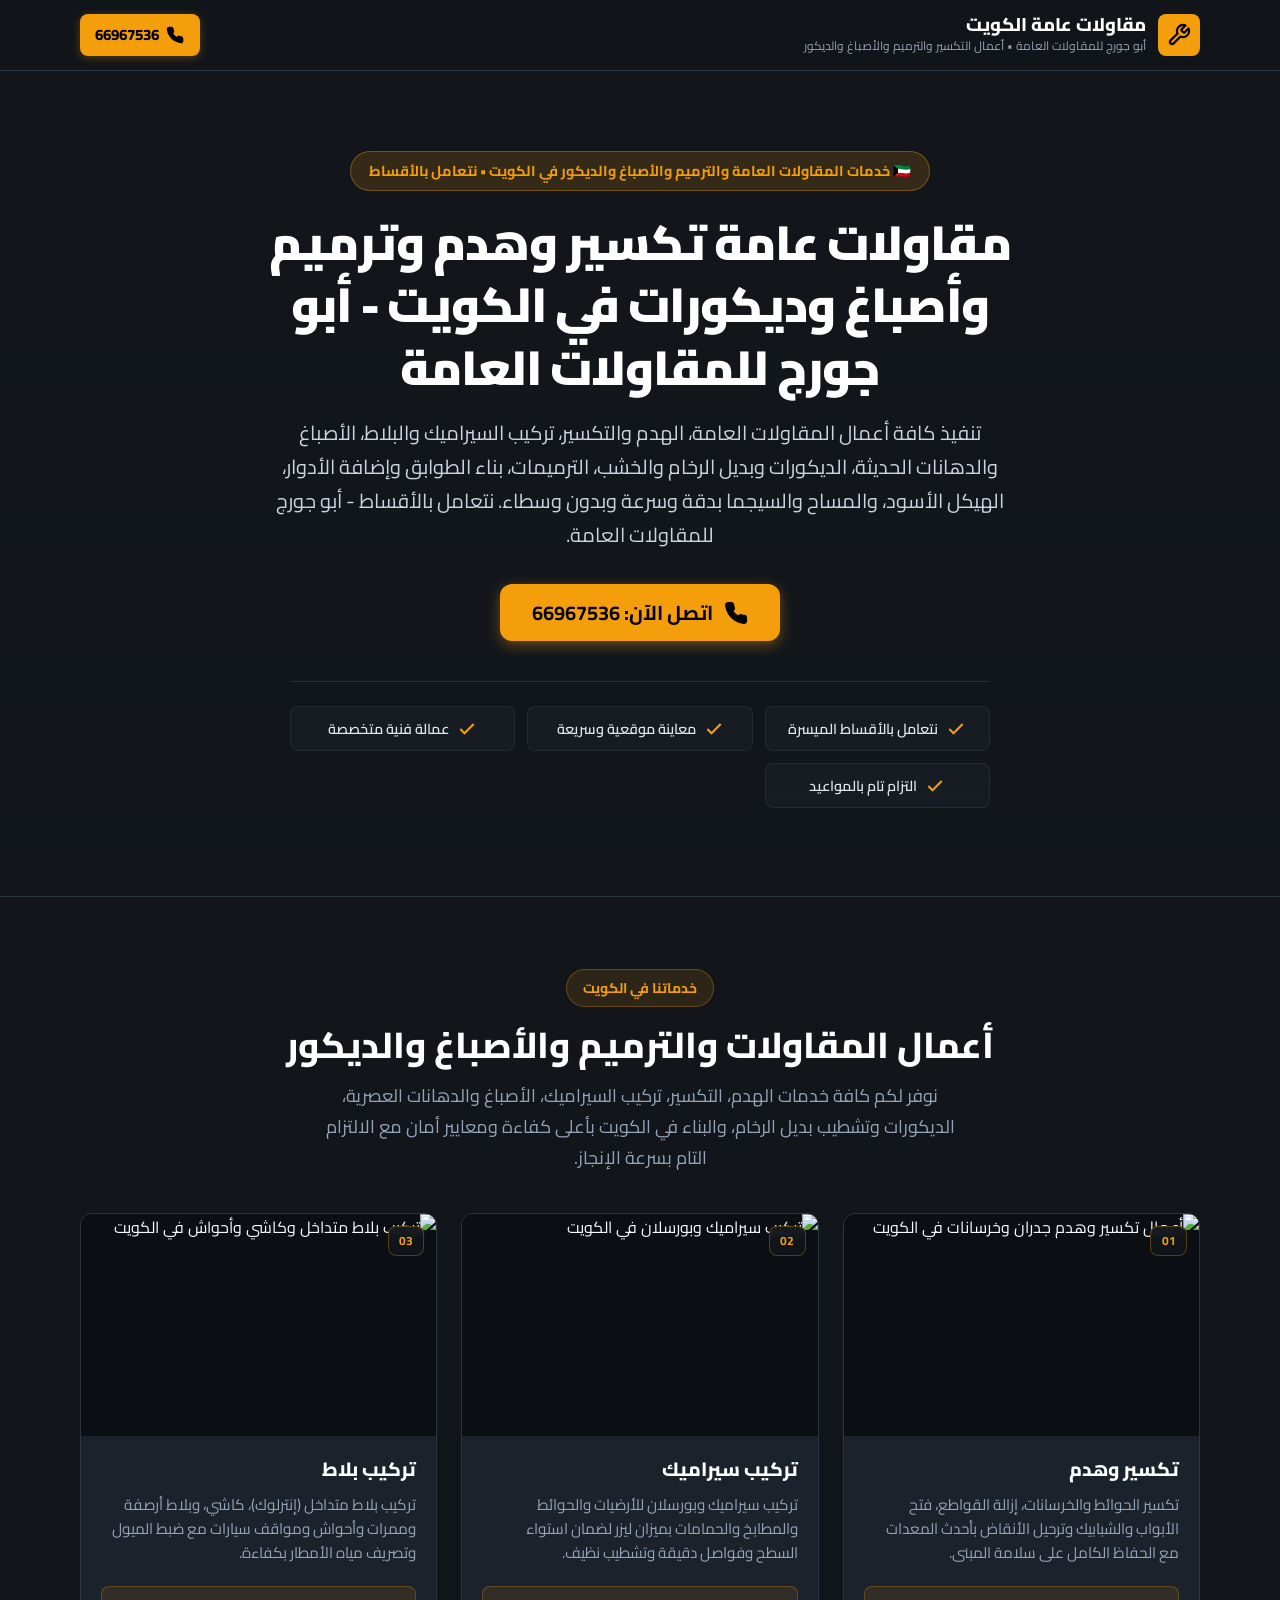
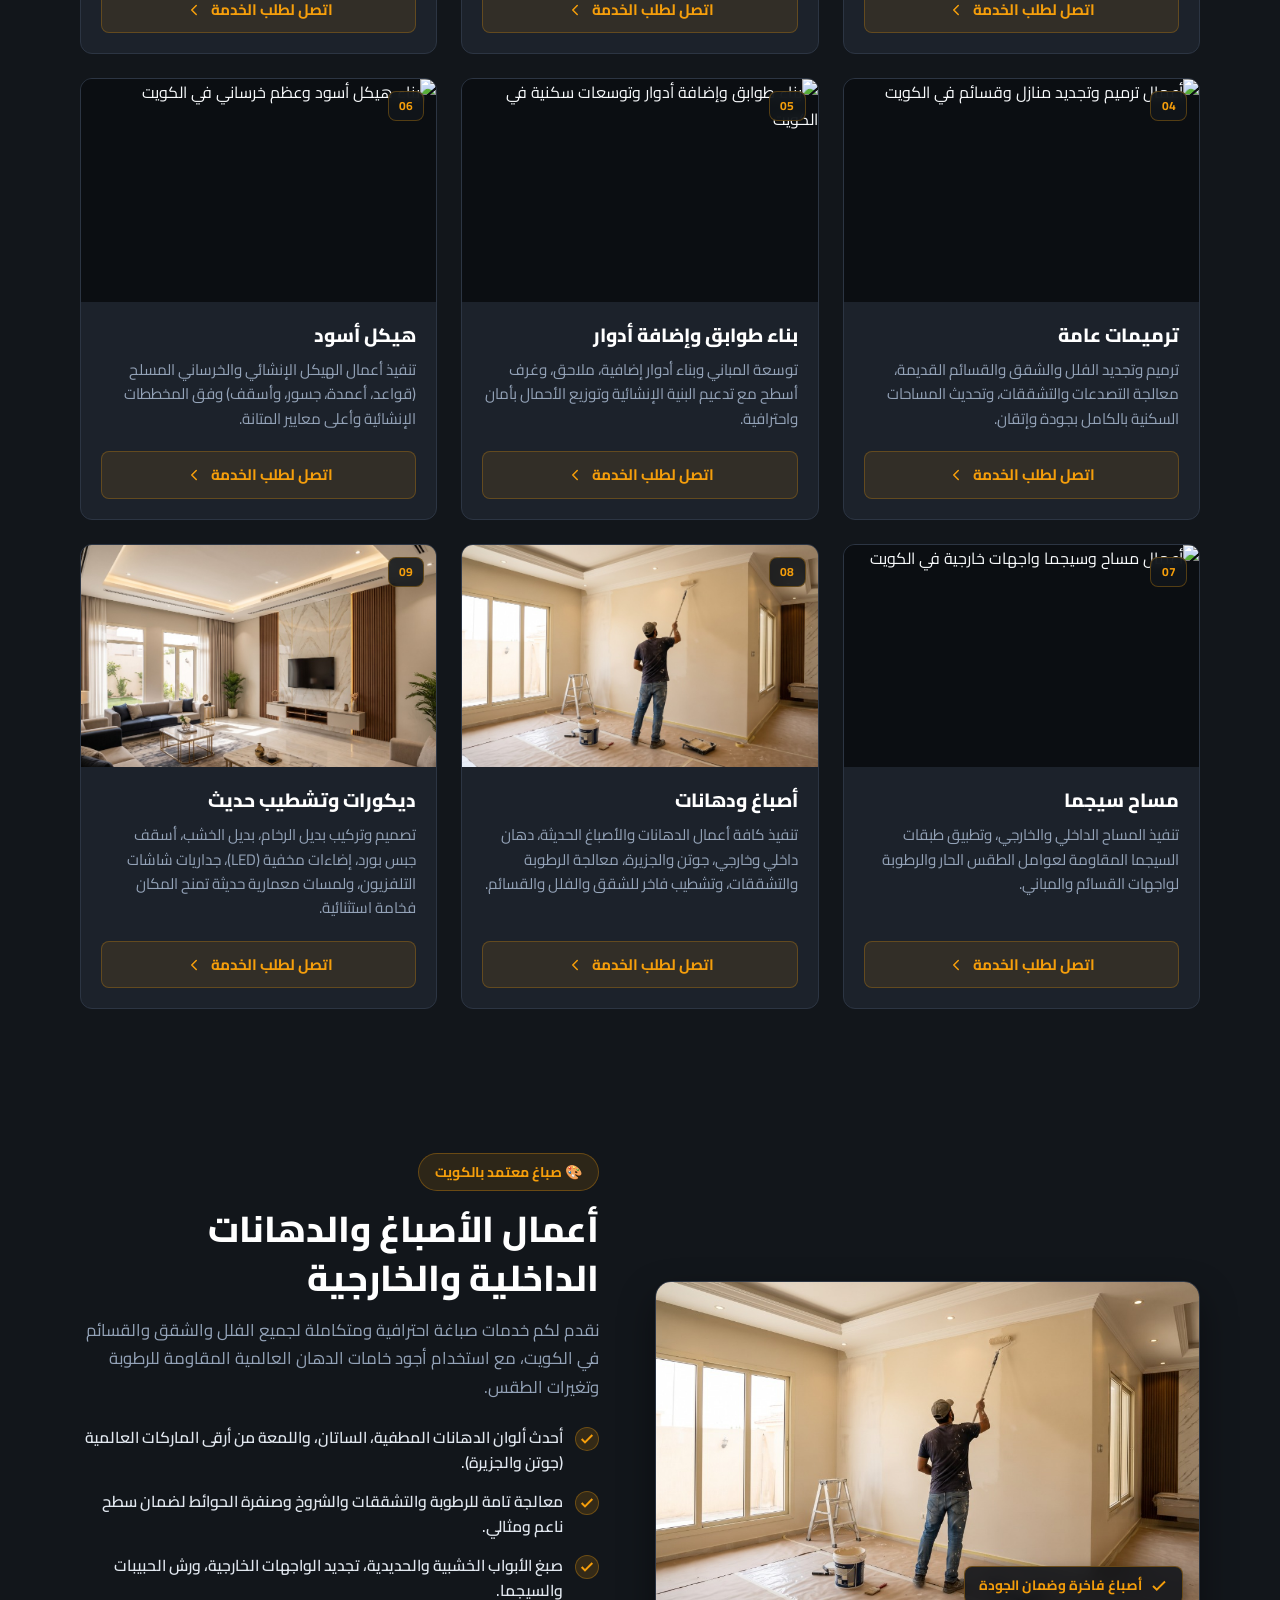
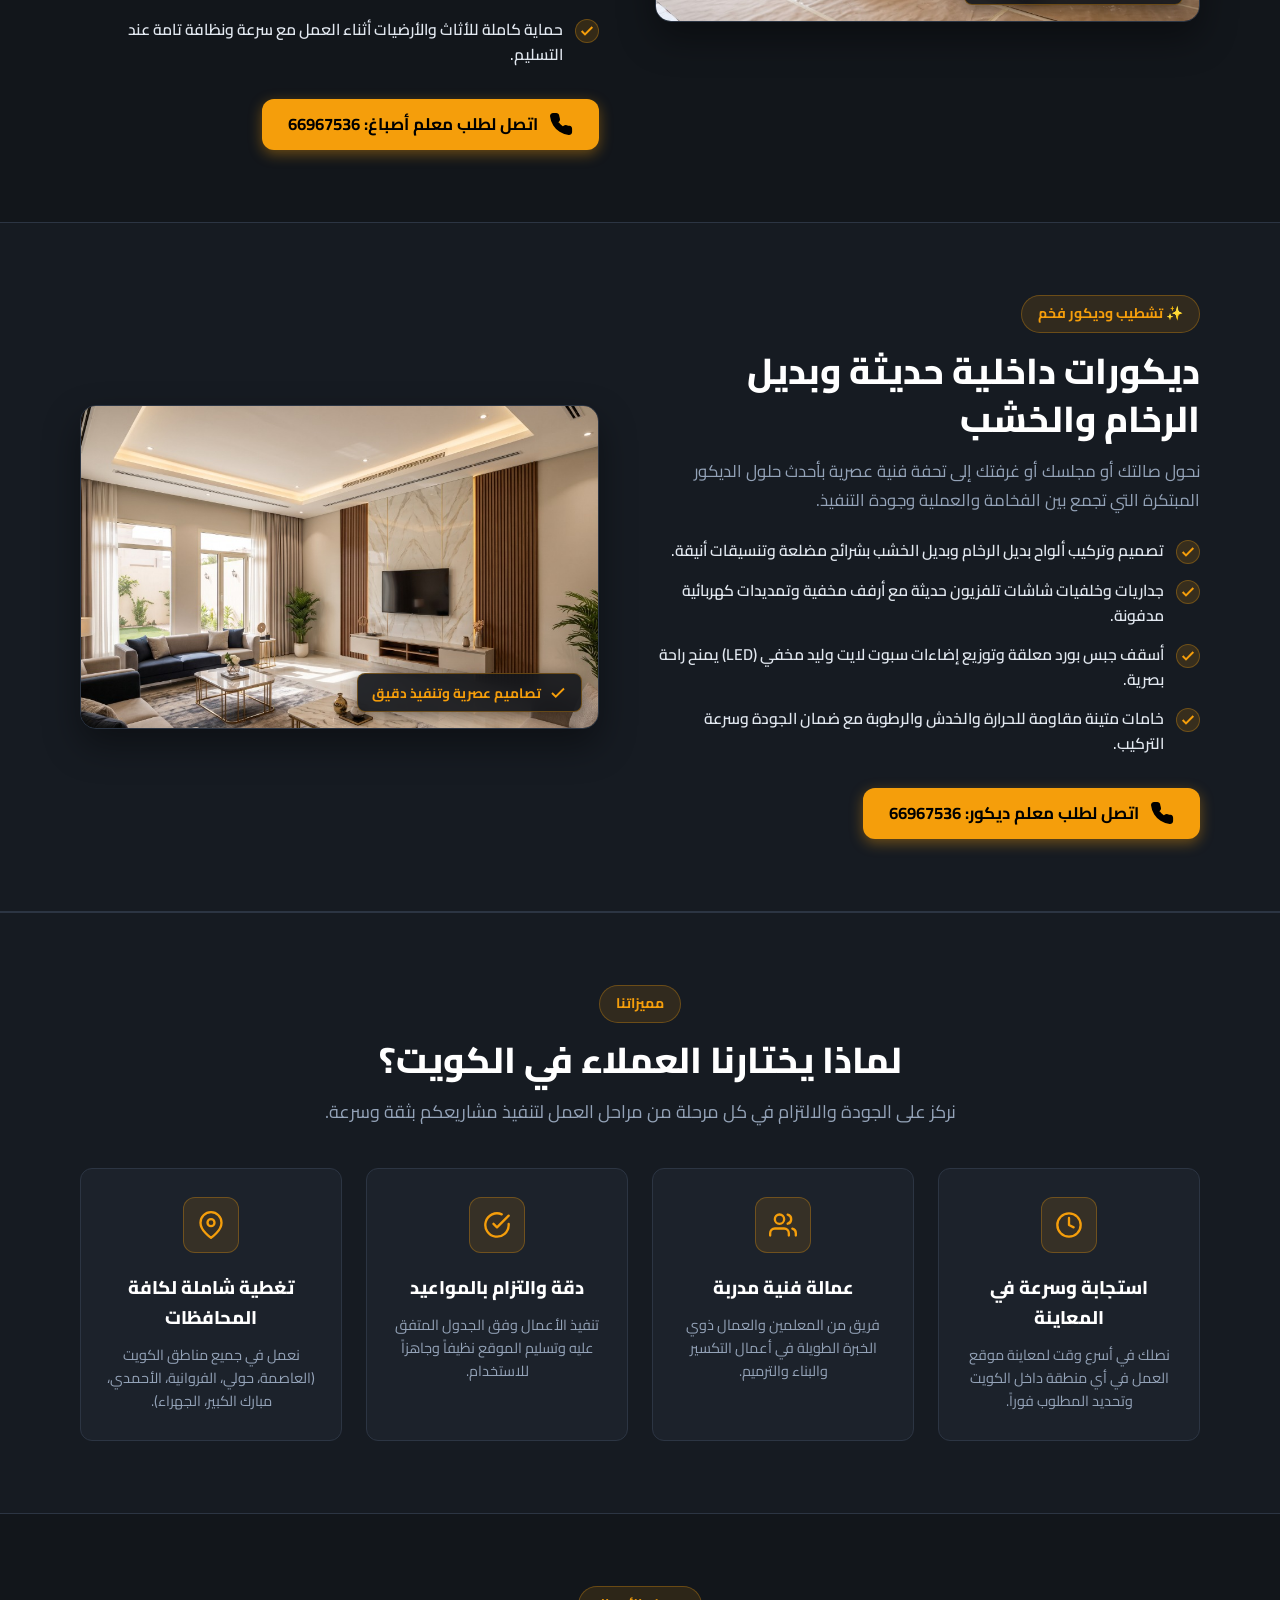
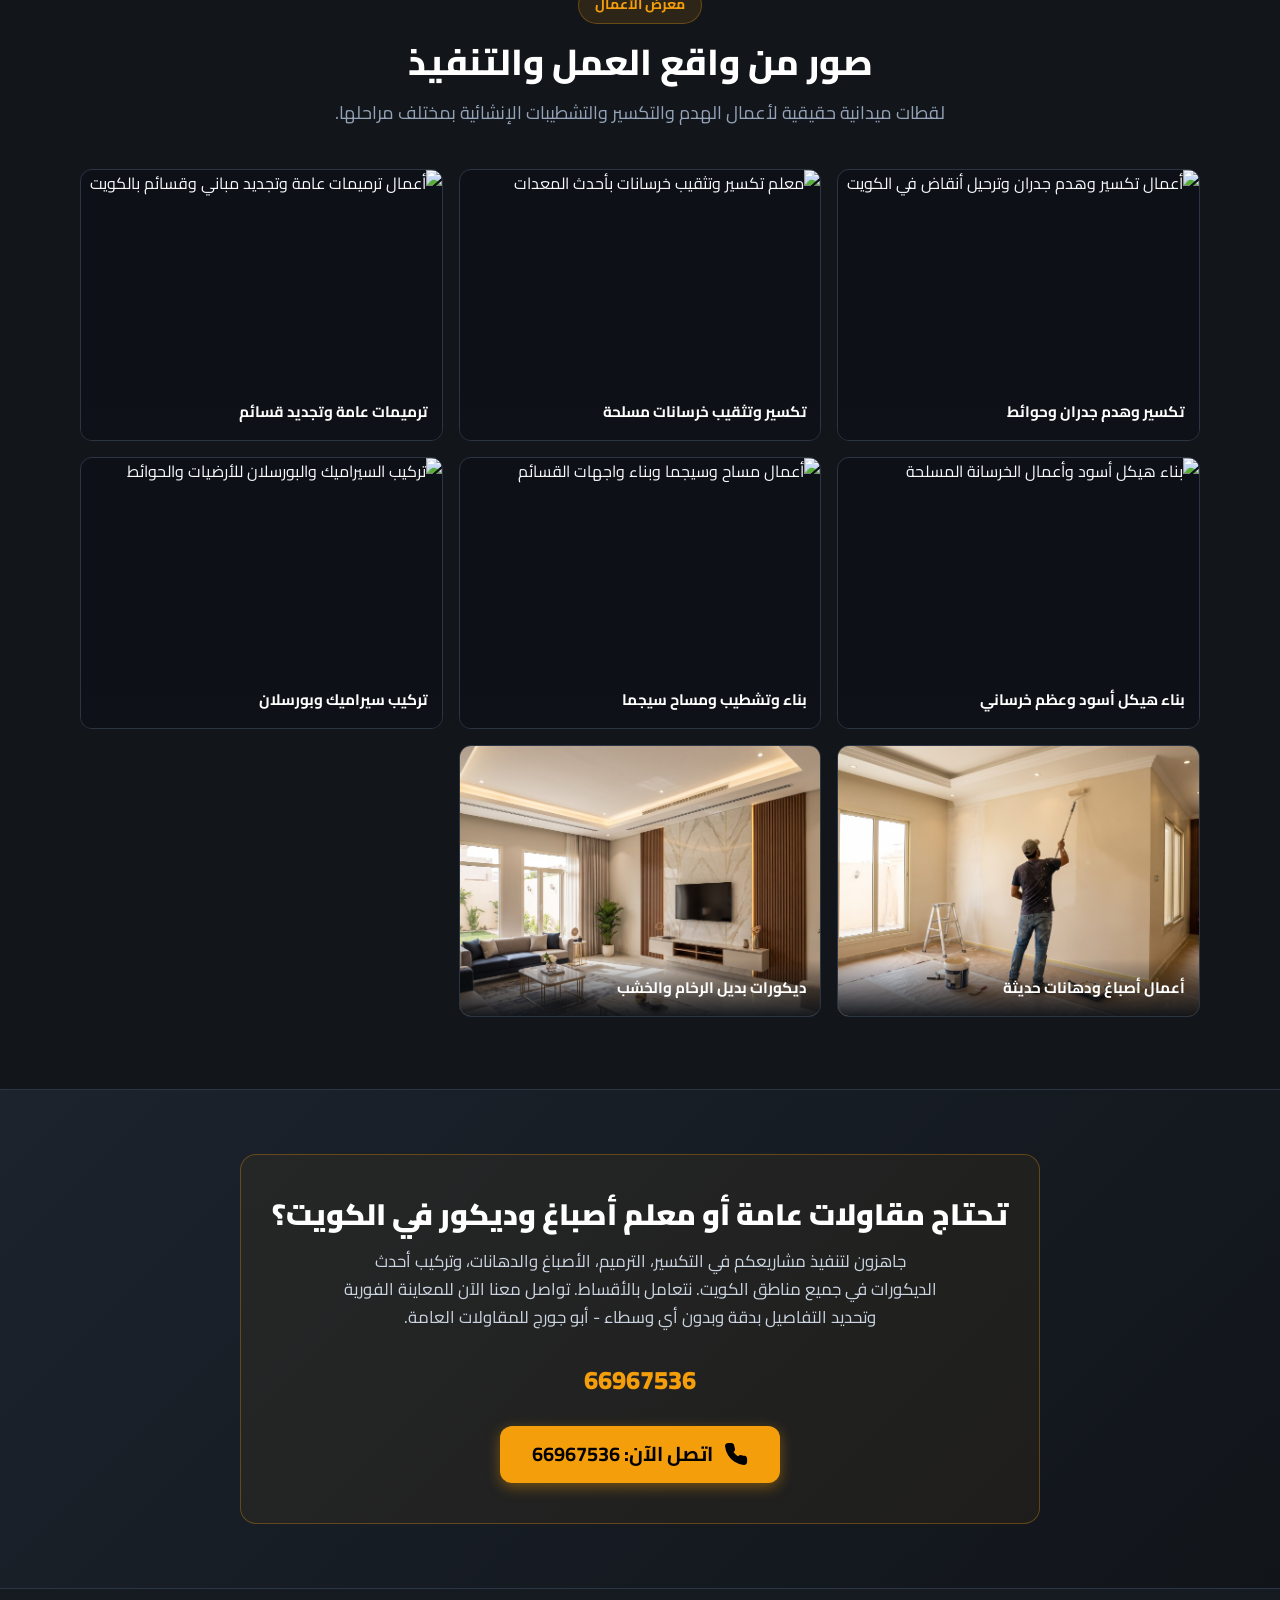
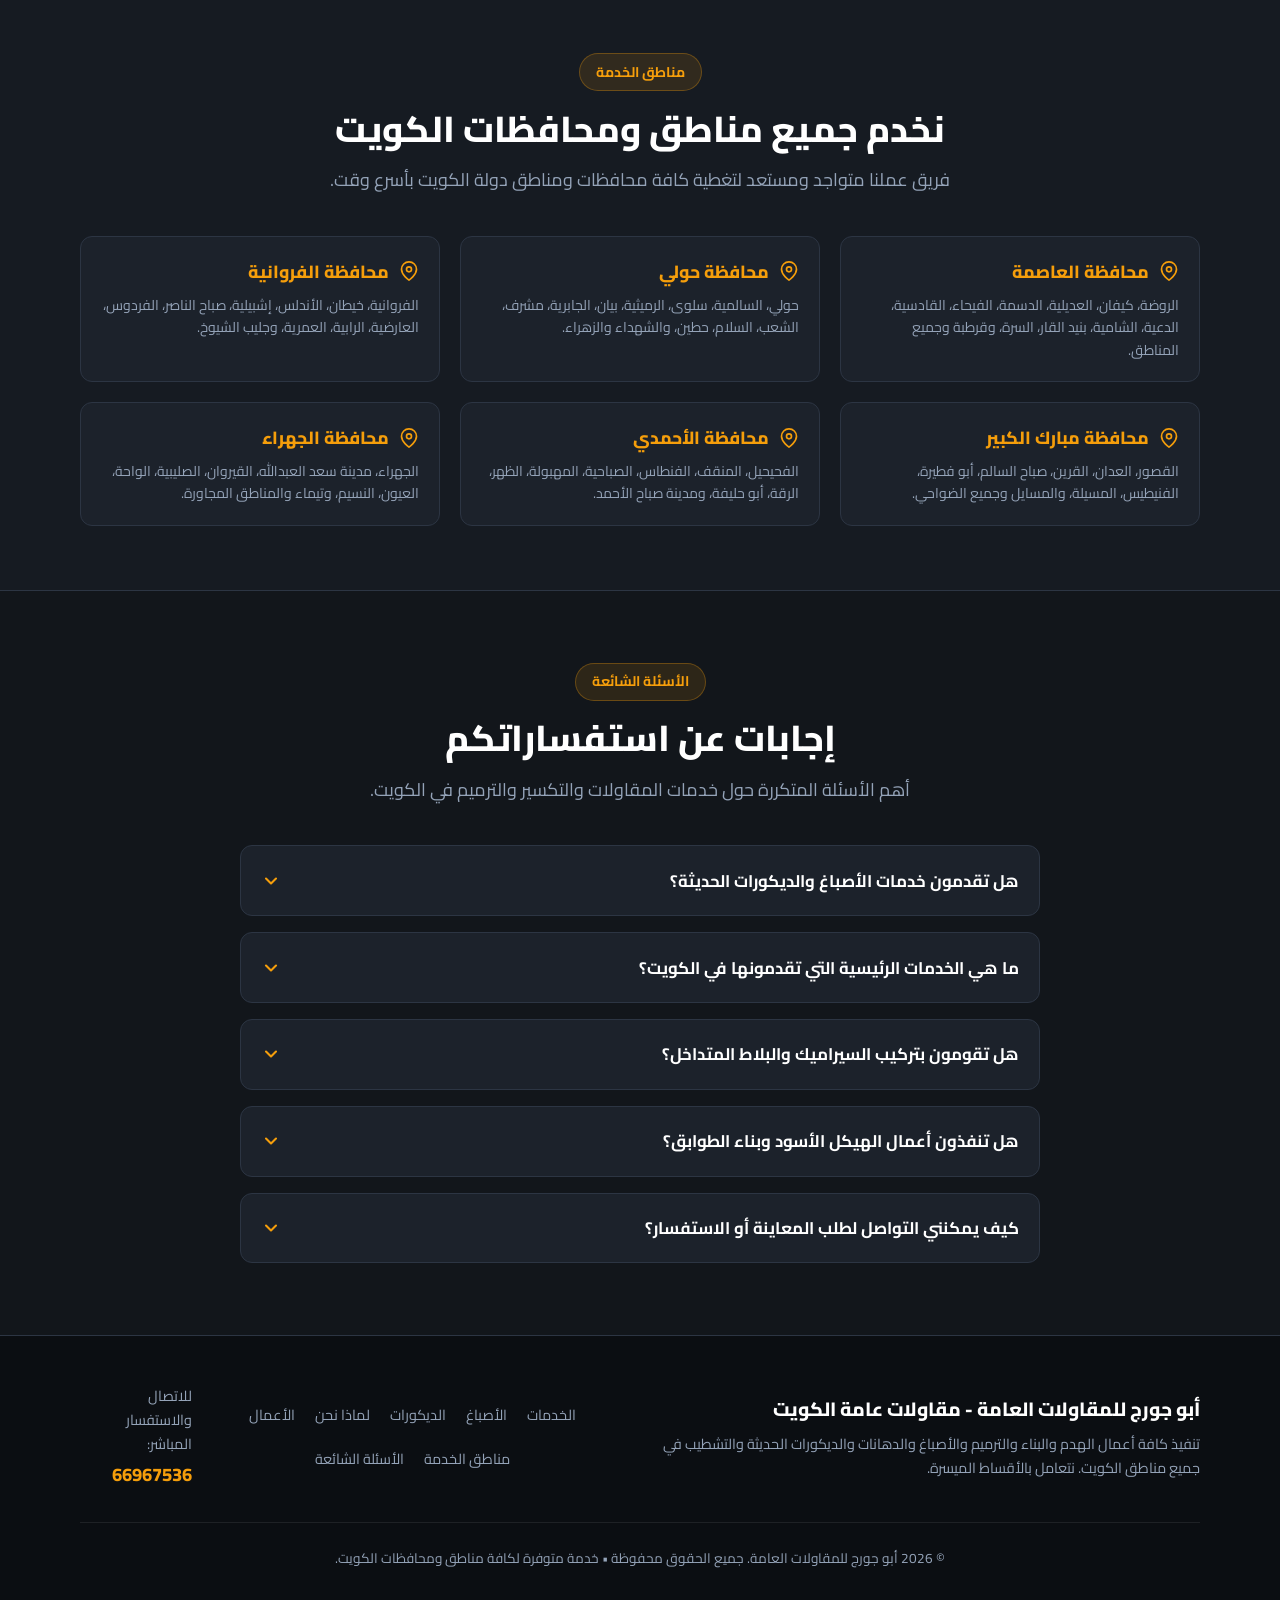
==== commit c0815772: "تحديث الموقع: مقاولات عامة أبو جورج - هاتف 66967536 - التعامل بالأقساط - حذف الواتساب" ====
--- a/index.html
+++ b/index.html
@@ -3,12 +3,12 @@
 <head>
   <meta charset="UTF-8">
   <meta name="viewport" content="width=device-width, initial-scale=1.0">
-  <title>مقاول تكسير وترميم وأصباغ وديكورات في الكويت | اتصل 94093969</title>
+  <title>مقاولات عامة تكسير وترميم وأصباغ وديكورات في الكويت | أبو جورج للمقاولات العامة 66967536</title>
   
   <!-- SEO Meta Tags -->
-  <meta name="description" content="مقاول معتمد في الكويت لأعمال التكسير والهدم، تركيب سيراميك وبلاط، أصباغ ودهانات حديثة، ديكورات بديل الرخام والخشب، ترميمات عامة، بناء طوابق، هيكل أسود، ومساح سيجما. اتصل الآن 94093969.">
-  <meta name="keywords" content="مقاول تكسير الكويت, مقاول هدم الكويت, صباغ الكويت, أصباغ ودهانات الكويت, ديكورات الكويت, بديل الرخام والخشب, تركيب سيراميك الكويت, تركيب بلاط الكويت, ترميمات الكويت, بناء طوابق الكويت, إضافة أدوار الكويت, هيكل أسود الكويت, مساح سيجما الكويت">
-  <meta name="author" content="مقاول الكويت">
+  <meta name="description" content="مقاولات عامة معتمدة في الكويت لأعمال التكسير والهدم، تركيب سيراميك وبلاط، أصباغ ودهانات حديثة، ديكورات بديل الرخام والخشب، ترميمات عامة، بناء طوابق، هيكل أسود، ومساح سيجما. نتعامل بالأقساط. اتصل الآن 66967536 - أبو جورج للمقاولات العامة.">
+  <meta name="keywords" content="مقاولات عامة الكويت, أبو جورج للمقاولات العامة, مقاول تكسير الكويت, مقاول هدم الكويت, صباغ الكويت, أصباغ ودهانات الكويت, ديكورات الكويت, بديل الرخام والخشب, تركيب سيراميك الكويت, تركيب بلاط الكويت, ترميمات الكويت, بناء طوابق الكويت, إضافة أدوار الكويت, هيكل أسود الكويت, مساح سيجما الكويت, مقاولات أقساط الكويت">
+  <meta name="author" content="أبو جورج للمقاولات العامة">
   <meta name="robots" content="index, follow">
   
   <!-- Canonical URL (Replace with your actual domain when published) -->
@@ -17,15 +17,15 @@
   <!-- Open Graph / Social Media -->
   <meta property="og:type" content="website">
   <meta property="og:locale" content="ar_KW">
-  <meta property="og:title" content="مقاول تكسير وترميم وأصباغ وديكورات في الكويت | اتصل 94093969">
-  <meta property="og:description" content="تنفيذ كافة أعمال المقاولات، الترميم، التكسير، الأصباغ والدهانات الحديثة، الديكورات وبديل الرخام، وبناء الطوابق وتركيب السيراميك في جميع مناطق الكويت. اتصل الآن للمعاينة الفورية.">
+  <meta property="og:title" content="مقاولات عامة تكسير وترميم وأصباغ وديكورات في الكويت | أبو جورج 66967536">
+  <meta property="og:description" content="تنفيذ كافة أعمال المقاولات العامة، الترميم، التكسير، الأصباغ والدهانات الحديثة، الديكورات وبديل الرخام، وبناء الطوابق وتركيب السيراميك في جميع مناطق الكويت. نتعامل بالأقساط. اتصل الآن للمعاينة الفورية.">
   <meta property="og:url" content="https://moqawel-kuwait.com/">
   <meta property="og:image" content="assets/images/hero-construction.jpg">
 
   <!-- Twitter Cards -->
   <meta name="twitter:card" content="summary_large_image">
-  <meta name="twitter:title" content="مقاول تكسير وترميم وأصباغ وديكورات في الكويت | اتصل 94093969">
-  <meta name="twitter:description" content="أعمال التكسير، الهدم، السيراميك، الأصباغ والدهانات، الديكورات الحديثة، الترميم، الهيكل الأسود، وبناء الطوابق في الكويت.">
+  <meta name="twitter:title" content="مقاولات عامة تكسير وترميم وأصباغ وديكورات في الكويت | أبو جورج 66967536">
+  <meta name="twitter:description" content="أعمال التكسير، الهدم، السيراميك، الأصباغ والدهانات، الديكورات الحديثة، الترميم، الهيكل الأسود، وبناء الطوابق في الكويت. نتعامل بالأقساط - أبو جورج للمقاولات العامة.">
   <meta name="twitter:image" content="assets/images/hero-construction.jpg">
 
   <!-- Theme Color -->
@@ -44,9 +44,9 @@
   {
     "@context": "https://schema.org",
     "@type": "GeneralContractor",
-    "name": "مقاول تكسير وترميم وأصباغ وديكورات الكويت",
+    "name": "أبو جورج للمقاولات العامة - مقاولات عامة الكويت",
     "image": "assets/images/hero-construction.jpg",
-    "telephone": "+96594093969",
+    "telephone": "+96566967536",
     "url": "https://moqawel-kuwait.com/",
     "priceRange": "$$",
     "address": {
@@ -132,31 +132,24 @@
   <!-- ==================== 1. Header ==================== -->
   <header class="site-header" role="banner">
     <div class="container header-wrapper">
-      <a href="#hero" class="brand" aria-label="الصفحة الرئيسية - مقاول الكويت">
+      <a href="#hero" class="brand" aria-label="الصفحة الرئيسية - أبو جورج للمقاولات العامة">
         <div class="brand-icon" aria-hidden="true">
           <svg width="24" height="24" viewBox="0 0 24 24" fill="none" stroke="currentColor" stroke-width="2.2" stroke-linecap="round" stroke-linejoin="round">
             <path d="M14.7 6.3a1 1 0 0 0 0 1.4l1.6 1.6a1 1 0 0 0 1.4 0l3.77-3.77a6 6 0 0 1-7.94 7.94l-6.91 6.91a2.12 2.12 0 0 1-3-3l6.91-6.91a6 6 0 0 1 7.94-7.94l-3.76 3.76z"></path>
           </svg>
         </div>
         <div class="brand-text">
-          <h1>مقاول الكويت</h1>
-          <span>أعمال التكسير والترميم والأصباغ والديكور</span>
+          <h1>مقاولات عامة الكويت</h1>
+          <span>أبو جورج للمقاولات العامة • أعمال التكسير والترميم والأصباغ والديكور</span>
         </div>
       </a>
 
       <div class="header-actions">
-        <a href="tel:94093969" onclick="return gtag_report_conversion('tel:94093969');" class="header-phone-btn" aria-label="اتصل الآن على رقم 94093969">
+        <a href="tel:66967536" onclick="return gtag_report_conversion('tel:66967536');" class="header-phone-btn" aria-label="اتصل الآن على رقم 66967536">
           <svg class="btn-icon" viewBox="0 0 24 24" fill="none" stroke="currentColor" stroke-width="2.2" stroke-linecap="round" stroke-linejoin="round" aria-hidden="true">
             <path d="M22 16.92v3a2 2 0 0 1-2.18 2 19.79 19.79 0 0 1-8.63-3.07 19.5 19.5 0 0 1-6-6 19.79 19.79 0 0 1-3.07-8.67A2 2 0 0 1 4.11 2h3a2 2 0 0 1 2 1.72 12.84 12.84 0 0 0 .7 2.81 2 2 0 0 1-.45 2.11L8.09 9.91a16 16 0 0 0 6 6l1.27-1.27a2 2 0 0 1 2.11-.45 12.84 12.84 0 0 0 2.81.7A2 2 0 0 1 22 16.92z"></path>
           </svg>
-          <span class="header-phone-text">94093969</span>
-        </a>
-
-        <a href="https://wa.me/96599447146?text=%D8%A7%D9%84%D8%B3%D9%84%D8%A7%D9%85%20%D8%B9%D9%84%D9%8A%D9%83%D9%85%D8%8C%20%D8%A3%D8%B1%D8%BA%D8%A8%20%D9%81%D9%8A%20%D8%A7%D9%84%D8%A7%D8%B3%D8%AA%D9%81%D8%B3%D8%A7%D8%B1%20%D8%B9%D9%86%20%D8%AE%D8%AF%D9%85%D8%A7%D8%AA%20%D8%A7%D9%84%D9%85%D9%82%D8%A7%D9%88%D9%84%D8%A7%D8%AA" class="header-wa-btn" target="_blank" rel="noopener noreferrer" aria-label="تواصل عبر واتساب 99447146">
-          <svg class="btn-icon" viewBox="0 0 24 24" fill="currentColor" aria-hidden="true">
-            <path d="M12.04 2c-5.46 0-9.91 4.45-9.91 9.91 0 1.75.46 3.45 1.32 4.95L2.05 22l5.25-1.38c1.45.79 3.08 1.21 4.74 1.21 5.46 0 9.91-4.45 9.91-9.91 0-2.65-1.03-5.14-2.9-7.01A9.82 9.82 0 0 0 12.04 2zm5.8 14.15c-.24.67-1.39 1.29-1.92 1.37-.51.08-1.17.11-3.37-.8-2.67-1.11-4.39-3.83-4.52-4.01-.13-.18-1.08-1.44-1.08-2.74s.68-1.94.92-2.2c.24-.26.53-.33.7-.33.18 0 .36 0 .52.01.17.01.4.06.6.53.22.5.76 1.85.83 1.99.07.13.11.29.02.47-.09.18-.13.29-.27.45-.13.16-.29.36-.41.48-.13.13-.27.28-.12.54.16.26.69 1.14 1.48 1.85 1.02.91 1.88 1.19 2.14 1.33.27.13.42.11.58-.07.16-.18.68-.79.86-1.06.18-.26.36-.22.61-.13.24.09 1.55.73 1.81.86.27.13.45.2.51.31.07.11.07.65-.17 1.32z"/>
-          </svg>
-          <span class="header-wa-text">واتساب</span>
+          <span class="header-phone-text">66967536</span>
         </a>
       </div>
     </div>
@@ -167,32 +160,31 @@
     <section id="hero" class="hero-section">
       <div class="container hero-content">
         <div class="hero-badge">
-          <span>🇰🇼 خدمات المقاولات والترميم والأصباغ والديكور في جميع مناطق الكويت</span>
-        </div>
-
-        <h1 class="hero-title">مقاول تكسير وهدم وترميم وأصباغ وديكورات في الكويت</h1>
+          <span>🇰🇼 خدمات المقاولات العامة والترميم والأصباغ والديكور في الكويت • نتعامل بالأقساط</span>
+        </div>
+
+        <h1 class="hero-title">مقاولات عامة تكسير وهدم وترميم وأصباغ وديكورات في الكويت - أبو جورج للمقاولات العامة</h1>
 
         <p class="hero-subtitle">
-          تنفيذ كافة أعمال الهدم والتكسير، تركيب السيراميك والبلاط، الأصباغ والدهانات الحديثة، الديكورات وبديل الرخام والخشب، الترميمات، بناء الطوابق وإضافة الأدوار، الهيكل الأسود، والمساح والسيجما بدقة وسرعة وبدون وسطاء.
+          تنفيذ كافة أعمال المقاولات العامة، الهدم والتكسير، تركيب السيراميك والبلاط، الأصباغ والدهانات الحديثة، الديكورات وبديل الرخام والخشب، الترميمات، بناء الطوابق وإضافة الأدوار، الهيكل الأسود، والمساح والسيجما بدقة وسرعة وبدون وسطاء. نتعامل بالأقساط - أبو جورج للمقاولات العامة.
         </p>
 
         <div class="hero-cta-box">
-          <a href="tel:94093969" onclick="return gtag_report_conversion('tel:94093969');" class="btn btn-primary btn-large" aria-label="اتصل الآن بالهاتف على 94093969">
+          <a href="tel:66967536" onclick="return gtag_report_conversion('tel:66967536');" class="btn btn-primary btn-large" aria-label="اتصل الآن بالهاتف على 66967536">
             <svg class="btn-icon" viewBox="0 0 24 24" fill="none" stroke="currentColor" stroke-width="2.2" stroke-linecap="round" stroke-linejoin="round" aria-hidden="true">
               <path d="M22 16.92v3a2 2 0 0 1-2.18 2 19.79 19.79 0 0 1-8.63-3.07 19.5 19.5 0 0 1-6-6 19.79 19.79 0 0 1-3.07-8.67A2 2 0 0 1 4.11 2h3a2 2 0 0 1 2 1.72 12.84 12.84 0 0 0 .7 2.81 2 2 0 0 1-.45 2.11L8.09 9.91a16 16 0 0 0 6 6l1.27-1.27a2 2 0 0 1 2.11-.45 12.84 12.84 0 0 0 2.81.7A2 2 0 0 1 22 16.92z"></path>
             </svg>
-            <span>اتصل الآن: 94093969</span>
+            <span>اتصل الآن: 66967536</span>
           </a>
-
-          <a href="https://wa.me/96599447146" class="btn btn-whatsapp btn-large" target="_blank" rel="noopener noreferrer" aria-label="تواصل معنا عبر واتساب على 99447146">
-            <svg class="btn-icon" viewBox="0 0 24 24" fill="currentColor" aria-hidden="true">
-              <path d="M12.04 2c-5.46 0-9.91 4.45-9.91 9.91 0 1.75.46 3.45 1.32 4.95L2.05 22l5.25-1.38c1.45.79 3.08 1.21 4.74 1.21 5.46 0 9.91-4.45 9.91-9.91 0-2.65-1.03-5.14-2.9-7.01A9.82 9.82 0 0 0 12.04 2zm5.8 14.15c-.24.67-1.39 1.29-1.92 1.37-.51.08-1.17.11-3.37-.8-2.67-1.11-4.39-3.83-4.52-4.01-.13-.18-1.08-1.44-1.08-2.74s.68-1.94.92-2.2c.24-.26.53-.33.7-.33.18 0 .36 0 .52.01.17.01.4.06.6.53.22.5.76 1.85.83 1.99.07.13.11.29.02.47-.09.18-.13.29-.27.45-.13.16-.29.36-.41.48-.13.13-.27.28-.12.54.16.26.69 1.14 1.48 1.85 1.02.91 1.88 1.19 2.14 1.33.27.13.42.11.58-.07.16-.18.68-.79.86-1.06.18-.26.36-.22.61-.13.24.09 1.55.73 1.81.86.27.13.45.2.51.31.07.11.07.65-.17 1.32z"/>
+        </div>
+
+        <div class="hero-features">
+          <div class="hero-feature-item">
+            <svg width="20" height="20" viewBox="0 0 24 24" fill="none" stroke="currentColor" stroke-width="2.5">
+              <polyline points="20 6 9 17 4 12"></polyline>
             </svg>
-            <span>محادثة واتساب: 99447146</span>
-          </a>
-        </div>
-
-        <div class="hero-features">
+            <span>نتعامل بالأقساط الميسرة</span>
+          </div>
           <div class="hero-feature-item">
             <svg width="20" height="20" viewBox="0 0 24 24" fill="none" stroke="currentColor" stroke-width="2.5">
               <polyline points="20 6 9 17 4 12"></polyline>
@@ -238,7 +230,7 @@
               <p class="service-desc">
                 تكسير الحوائط والخرسانات، إزالة القواطع، فتح الأبواب والشبابيك وترحيل الأنقاض بأحدث المعدات مع الحفاظ الكامل على سلامة المبنى.
               </p>
-              <a href="tel:94093969" onclick="return gtag_report_conversion('tel:94093969');" class="service-btn" aria-label="اتصل لطلب خدمة تكسير وهدم">
+              <a href="tel:66967536" onclick="return gtag_report_conversion('tel:66967536');" class="service-btn" aria-label="اتصل لطلب خدمة تكسير وهدم">
                 <span>اتصل لطلب الخدمة</span>
                 <svg width="18" height="18" viewBox="0 0 24 24" fill="none" stroke="currentColor" stroke-width="2" stroke-linecap="round" stroke-linejoin="round" aria-hidden="true"><polyline points="15 18 9 12 15 6"></polyline></svg>
               </a>
@@ -256,7 +248,7 @@
               <p class="service-desc">
                 تركيب سيراميك وبورسلان للأرضيات والحوائط والمطابخ والحمامات بميزان ليزر لضمان استواء السطح وفواصل دقيقة وتشطيب نظيف.
               </p>
-              <a href="tel:94093969" onclick="return gtag_report_conversion('tel:94093969');" class="service-btn" aria-label="اتصل لطلب خدمة تركيب سيراميك">
+              <a href="tel:66967536" onclick="return gtag_report_conversion('tel:66967536');" class="service-btn" aria-label="اتصل لطلب خدمة تركيب سيراميك">
                 <span>اتصل لطلب الخدمة</span>
                 <svg width="18" height="18" viewBox="0 0 24 24" fill="none" stroke="currentColor" stroke-width="2" stroke-linecap="round" stroke-linejoin="round" aria-hidden="true"><polyline points="15 18 9 12 15 6"></polyline></svg>
               </a>
@@ -274,7 +266,7 @@
               <p class="service-desc">
                 تركيب بلاط متداخل (إنترلوك)، كاشي، وبلاط أرصفة وممرات وأحواش ومواقف سيارات مع ضبط الميول وتصريف مياه الأمطار بكفاءة.
               </p>
-              <a href="tel:94093969" onclick="return gtag_report_conversion('tel:94093969');" class="service-btn" aria-label="اتصل لطلب خدمة تركيب بلاط">
+              <a href="tel:66967536" onclick="return gtag_report_conversion('tel:66967536');" class="service-btn" aria-label="اتصل لطلب خدمة تركيب بلاط">
                 <span>اتصل لطلب الخدمة</span>
                 <svg width="18" height="18" viewBox="0 0 24 24" fill="none" stroke="currentColor" stroke-width="2" stroke-linecap="round" stroke-linejoin="round" aria-hidden="true"><polyline points="15 18 9 12 15 6"></polyline></svg>
               </a>
@@ -292,7 +284,7 @@
               <p class="service-desc">
                 ترميم وتجديد الفلل والشقق والقسائم القديمة، معالجة التصدعات والتشققات، وتحديث المساحات السكنية بالكامل بجودة وإتقان.
               </p>
-              <a href="tel:94093969" onclick="return gtag_report_conversion('tel:94093969');" class="service-btn" aria-label="اتصل لطلب خدمة ترميمات">
+              <a href="tel:66967536" onclick="return gtag_report_conversion('tel:66967536');" class="service-btn" aria-label="اتصل لطلب خدمة ترميمات">
                 <span>اتصل لطلب الخدمة</span>
                 <svg width="18" height="18" viewBox="0 0 24 24" fill="none" stroke="currentColor" stroke-width="2" stroke-linecap="round" stroke-linejoin="round" aria-hidden="true"><polyline points="15 18 9 12 15 6"></polyline></svg>
               </a>
@@ -310,7 +302,7 @@
               <p class="service-desc">
                 توسعة المباني وبناء أدوار إضافية، ملاحق، وغرف أسطح مع تدعيم البنية الإنشائية وتوزيع الأحمال بأمان واحترافية.
               </p>
-              <a href="tel:94093969" onclick="return gtag_report_conversion('tel:94093969');" class="service-btn" aria-label="اتصل لطلب خدمة بناء طوابق">
+              <a href="tel:66967536" onclick="return gtag_report_conversion('tel:66967536');" class="service-btn" aria-label="اتصل لطلب خدمة بناء طوابق">
                 <span>اتصل لطلب الخدمة</span>
                 <svg width="18" height="18" viewBox="0 0 24 24" fill="none" stroke="currentColor" stroke-width="2" stroke-linecap="round" stroke-linejoin="round" aria-hidden="true"><polyline points="15 18 9 12 15 6"></polyline></svg>
               </a>
@@ -328,7 +320,7 @@
               <p class="service-desc">
                 تنفيذ أعمال الهيكل الإنشائي والخرساني المسلح (قواعد، أعمدة، جسور، وأسقف) وفق المخططات الإنشائية وأعلى معايير المتانة.
               </p>
-              <a href="tel:94093969" onclick="return gtag_report_conversion('tel:94093969');" class="service-btn" aria-label="اتصل لطلب خدمة هيكل أسود">
+              <a href="tel:66967536" onclick="return gtag_report_conversion('tel:66967536');" class="service-btn" aria-label="اتصل لطلب خدمة هيكل أسود">
                 <span>اتصل لطلب الخدمة</span>
                 <svg width="18" height="18" viewBox="0 0 24 24" fill="none" stroke="currentColor" stroke-width="2" stroke-linecap="round" stroke-linejoin="round" aria-hidden="true"><polyline points="15 18 9 12 15 6"></polyline></svg>
               </a>
@@ -346,7 +338,7 @@
               <p class="service-desc">
                 تنفيذ المساح الداخلي والخارجي، وتطبيق طبقات السيجما المقاومة لعوامل الطقس الحار والرطوبة لواجهات القسائم والمباني.
               </p>
-              <a href="tel:94093969" onclick="return gtag_report_conversion('tel:94093969');" class="service-btn" aria-label="اتصل لطلب خدمة مساح سيجما">
+              <a href="tel:66967536" onclick="return gtag_report_conversion('tel:66967536');" class="service-btn" aria-label="اتصل لطلب خدمة مساح سيجما">
                 <span>اتصل لطلب الخدمة</span>
                 <svg width="18" height="18" viewBox="0 0 24 24" fill="none" stroke="currentColor" stroke-width="2" stroke-linecap="round" stroke-linejoin="round" aria-hidden="true"><polyline points="15 18 9 12 15 6"></polyline></svg>
               </a>
@@ -364,7 +356,7 @@
               <p class="service-desc">
                 تنفيذ كافة أعمال الدهانات والأصباغ الحديثة، دهان داخلي وخارجي، جوتن والجزيرة، معالجة الرطوبة والتشققات، وتشطيب فاخر للشقق والفلل والقسائم.
               </p>
-              <a href="tel:94093969" onclick="return gtag_report_conversion('tel:94093969');" class="service-btn" aria-label="اتصل لطلب خدمة أصباغ ودهانات">
+              <a href="tel:66967536" onclick="return gtag_report_conversion('tel:66967536');" class="service-btn" aria-label="اتصل لطلب خدمة أصباغ ودهانات">
                 <span>اتصل لطلب الخدمة</span>
                 <svg width="18" height="18" viewBox="0 0 24 24" fill="none" stroke="currentColor" stroke-width="2" stroke-linecap="round" stroke-linejoin="round" aria-hidden="true"><polyline points="15 18 9 12 15 6"></polyline></svg>
               </a>
@@ -382,7 +374,7 @@
               <p class="service-desc">
                 تصميم وتركيب بديل الرخام، بديل الخشب، أسقف جبس بورد، إضاءات مخفية (LED)، جداريات شاشات التلفزيون، ولمسات معمارية حديثة تمنح المكان فخامة استثنائية.
               </p>
-              <a href="tel:94093969" onclick="return gtag_report_conversion('tel:94093969');" class="service-btn" aria-label="اتصل لطلب خدمة ديكورات وتشطيبات">
+              <a href="tel:66967536" onclick="return gtag_report_conversion('tel:66967536');" class="service-btn" aria-label="اتصل لطلب خدمة ديكورات وتشطيبات">
                 <span>اتصل لطلب الخدمة</span>
                 <svg width="18" height="18" viewBox="0 0 24 24" fill="none" stroke="currentColor" stroke-width="2" stroke-linecap="round" stroke-linejoin="round" aria-hidden="true"><polyline points="15 18 9 12 15 6"></polyline></svg>
               </a>
@@ -438,17 +430,11 @@
               </li>
             </ul>
             <div class="spotlight-actions">
-              <a href="tel:94093969" onclick="return gtag_report_conversion('tel:94093969');" class="btn btn-primary" aria-label="اتصل لطلب معلم أصباغ 94093969">
+              <a href="tel:66967536" onclick="return gtag_report_conversion('tel:66967536');" class="btn btn-primary" aria-label="اتصل لطلب معلم أصباغ 66967536">
                 <svg class="btn-icon" viewBox="0 0 24 24" fill="none" stroke="currentColor" stroke-width="2.2" stroke-linecap="round" stroke-linejoin="round" aria-hidden="true">
                   <path d="M22 16.92v3a2 2 0 0 1-2.18 2 19.79 19.79 0 0 1-8.63-3.07 19.5 19.5 0 0 1-6-6 19.79 19.79 0 0 1-3.07-8.67A2 2 0 0 1 4.11 2h3a2 2 0 0 1 2 1.72 12.84 12.84 0 0 0 .7 2.81 2 2 0 0 1-.45 2.11L8.09 9.91a16 16 0 0 0 6 6l1.27-1.27a2 2 0 0 1 2.11-.45 12.84 12.84 0 0 0 2.81.7A2 2 0 0 1 22 16.92z"></path>
                 </svg>
-                <span>اتصل لطلب معلم أصباغ: 94093969</span>
-              </a>
-              <a href="https://wa.me/96599447146?text=%D8%A7%D9%84%D8%B3%D9%84%D8%A7%D9%85%20%D8%B9%D9%84%D9%8A%D9%83%D9%85%D8%8C%20%D8%A3%D8%B1%D8%BA%D8%A8%20%D9%81%D9%8A%20%D8%A7%D9%84%D8%A7%D8%B3%D8%AA%D9%81%D8%B3%D8%A7%D8%B1%20%D8%B9%D9%86%20%D8%AE%D8%AF%D9%85%D8%A7%D8%AA%20%D8%A7%D9%84%D8%A3%D8%B5%D8%A8%D8%A7%D8%BA%20%D9%88%D8%A7%D9%84%D8%AF%D9%87%D8%A7%D9%86%D8%A7%D8%AA" class="btn btn-whatsapp" target="_blank" rel="noopener noreferrer" aria-label="واتساب أصباغ 99447146">
-                <svg class="btn-icon" viewBox="0 0 24 24" fill="currentColor" aria-hidden="true">
-                  <path d="M12.04 2c-5.46 0-9.91 4.45-9.91 9.91 0 1.75.46 3.45 1.32 4.95L2.05 22l5.25-1.38c1.45.79 3.08 1.21 4.74 1.21 5.46 0 9.91-4.45 9.91-9.91 0-2.65-1.03-5.14-2.9-7.01A9.82 9.82 0 0 0 12.04 2zm5.8 14.15c-.24.67-1.39 1.29-1.92 1.37-.51.08-1.17.11-3.37-.8-2.67-1.11-4.39-3.83-4.52-4.01-.13-.18-1.08-1.44-1.08-2.74s.68-1.94.92-2.2c.24-.26.53-.33.7-.33.18 0 .36 0 .52.01.17.01.4.06.6.53.22.5.76 1.85.83 1.99.07.13.11.29.02.47-.09.18-.13.29-.27.45-.13.16-.29.36-.41.48-.13.13-.27.28-.12.54.16.26.69 1.14 1.48 1.85 1.02.91 1.88 1.19 2.14 1.33.27.13.42.11.58-.07.16-.18.68-.79.86-1.06.18-.26.36-.22.61-.13.24.09 1.55.73 1.81.86.27.13.45.2.51.31.07.11.07.65-.17 1.32z"/>
-                </svg>
-                <span>واتساب الأصباغ</span>
+                <span>اتصل لطلب معلم أصباغ: 66967536</span>
               </a>
             </div>
           </div>
@@ -502,17 +488,11 @@
               </li>
             </ul>
             <div class="spotlight-actions">
-              <a href="tel:94093969" onclick="return gtag_report_conversion('tel:94093969');" class="btn btn-primary" aria-label="اتصل لطلب معلم ديكور 94093969">
+              <a href="tel:66967536" onclick="return gtag_report_conversion('tel:66967536');" class="btn btn-primary" aria-label="اتصل لطلب معلم ديكور 66967536">
                 <svg class="btn-icon" viewBox="0 0 24 24" fill="none" stroke="currentColor" stroke-width="2.2" stroke-linecap="round" stroke-linejoin="round" aria-hidden="true">
                   <path d="M22 16.92v3a2 2 0 0 1-2.18 2 19.79 19.79 0 0 1-8.63-3.07 19.5 19.5 0 0 1-6-6 19.79 19.79 0 0 1-3.07-8.67A2 2 0 0 1 4.11 2h3a2 2 0 0 1 2 1.72 12.84 12.84 0 0 0 .7 2.81 2 2 0 0 1-.45 2.11L8.09 9.91a16 16 0 0 0 6 6l1.27-1.27a2 2 0 0 1 2.11-.45 12.84 12.84 0 0 0 2.81.7A2 2 0 0 1 22 16.92z"></path>
                 </svg>
-                <span>اتصل لطلب معلم ديكور: 94093969</span>
-              </a>
-              <a href="https://wa.me/96599447146?text=%D8%A7%D9%84%D8%B3%D9%84%D8%A7%D9%85%20%D8%B9%D9%84%D9%8A%D9%83%D9%85%D8%8C%20%D8%A3%D8%B1%D8%BA%D8%A8%20%D9%81%D9%8A%20%D8%A7%D9%84%D8%A7%D8%B3%D8%AA%D9%81%D8%B3%D8%A7%D8%B1%20%D8%B9%D9%86%20%D8%AE%D8%AF%D9%85%D8%A7%D8%AA%20%D8%A7%D9%84%D8%AF%D9%8A%D9%82%D9%88%D8%B1%D8%A7%D8%AA%20%D9%88%D8%A8%D8%AF%D9%8A%D9%84%20%D8%A7%D9%84%D8%B1%D8%AE%D8%A7%D9%85" class="btn btn-whatsapp" target="_blank" rel="noopener noreferrer" aria-label="واتساب ديكورات 99447146">
-                <svg class="btn-icon" viewBox="0 0 24 24" fill="currentColor" aria-hidden="true">
-                  <path d="M12.04 2c-5.46 0-9.91 4.45-9.91 9.91 0 1.75.46 3.45 1.32 4.95L2.05 22l5.25-1.38c1.45.79 3.08 1.21 4.74 1.21 5.46 0 9.91-4.45 9.91-9.91 0-2.65-1.03-5.14-2.9-7.01A9.82 9.82 0 0 0 12.04 2zm5.8 14.15c-.24.67-1.39 1.29-1.92 1.37-.51.08-1.17.11-3.37-.8-2.67-1.11-4.39-3.83-4.52-4.01-.13-.18-1.08-1.44-1.08-2.74s.68-1.94.92-2.2c.24-.26.53-.33.7-.33.18 0 .36 0 .52.01.17.01.4.06.6.53.22.5.76 1.85.83 1.99.07.13.11.29.02.47-.09.18-.13.29-.27.45-.13.16-.29.36-.41.48-.13.13-.27.28-.12.54.16.26.69 1.14 1.48 1.85 1.02.91 1.88 1.19 2.14 1.33.27.13.42.11.58-.07.16-.18.68-.79.86-1.06.18-.26.36-.22.61-.13.24.09 1.55.73 1.81.86.27.13.45.2.51.31.07.11.07.65-.17 1.32z"/>
-                </svg>
-                <span>واتساب الديكورات</span>
+                <span>اتصل لطلب معلم ديكور: 66967536</span>
               </a>
             </div>
           </div>
@@ -633,23 +613,17 @@
     <section class="cta-banner-section">
       <div class="container">
         <div class="cta-banner-box">
-          <h2>تحتاج مقاول أو معلم أصباغ وديكور في الكويت؟</h2>
+          <h2>تحتاج مقاولات عامة أو معلم أصباغ وديكور في الكويت؟</h2>
           <p>
-            جاهزون لتنفيذ مشاريعكم في التكسير، الترميم، الأصباغ والدهانات، وتركيب أحدث الديكورات في جميع مناطق الكويت. تواصل معنا الآن للمعاينة الفورية وتحديد التفاصيل بدقة وبدون أي وسطاء.
+            جاهزون لتنفيذ مشاريعكم في التكسير، الترميم، الأصباغ والدهانات، وتركيب أحدث الديكورات في جميع مناطق الكويت. نتعامل بالأقساط. تواصل معنا الآن للمعاينة الفورية وتحديد التفاصيل بدقة وبدون أي وسطاء - أبو جورج للمقاولات العامة.
           </p>
-          <div class="cta-phone-highlight">94093969</div>
+          <div class="cta-phone-highlight">66967536</div>
           <div class="cta-buttons">
-            <a href="tel:94093969" onclick="return gtag_report_conversion('tel:94093969');" class="btn btn-primary btn-large" aria-label="اتصل الآن على رقم 94093969">
+            <a href="tel:66967536" onclick="return gtag_report_conversion('tel:66967536');" class="btn btn-primary btn-large" aria-label="اتصل الآن على رقم 66967536">
               <svg class="btn-icon" viewBox="0 0 24 24" fill="none" stroke="currentColor" stroke-width="2.2" stroke-linecap="round" stroke-linejoin="round" aria-hidden="true">
                 <path d="M22 16.92v3a2 2 0 0 1-2.18 2 19.79 19.79 0 0 1-8.63-3.07 19.5 19.5 0 0 1-6-6 19.79 19.79 0 0 1-3.07-8.67A2 2 0 0 1 4.11 2h3a2 2 0 0 1 2 1.72 12.84 12.84 0 0 0 .7 2.81 2 2 0 0 1-.45 2.11L8.09 9.91a16 16 0 0 0 6 6l1.27-1.27a2 2 0 0 1 2.11-.45 12.84 12.84 0 0 0 2.81.7A2 2 0 0 1 22 16.92z"></path>
               </svg>
-              <span>اتصل الآن: 94093969</span>
-            </a>
-            <a href="https://wa.me/96599447146" class="btn btn-whatsapp btn-large" target="_blank" rel="noopener noreferrer" aria-label="محادثة واتساب على 99447146">
-              <svg class="btn-icon" viewBox="0 0 24 24" fill="currentColor" aria-hidden="true">
-                <path d="M12.04 2c-5.46 0-9.91 4.45-9.91 9.91 0 1.75.46 3.45 1.32 4.95L2.05 22l5.25-1.38c1.45.79 3.08 1.21 4.74 1.21 5.46 0 9.91-4.45 9.91-9.91 0-2.65-1.03-5.14-2.9-7.01A9.82 9.82 0 0 0 12.04 2zm5.8 14.15c-.24.67-1.39 1.29-1.92 1.37-.51.08-1.17.11-3.37-.8-2.67-1.11-4.39-3.83-4.52-4.01-.13-.18-1.08-1.44-1.08-2.74s.68-1.94.92-2.2c.24-.26.53-.33.7-.33.18 0 .36 0 .52.01.17.01.4.06.6.53.22.5.76 1.85.83 1.99.07.13.11.29.02.47-.09.18-.13.29-.27.45-.13.16-.29.36-.41.48-.13.13-.27.28-.12.54.16.26.69 1.14 1.48 1.85 1.02.91 1.88 1.19 2.14 1.33.27.13.42.11.58-.07.16-.18.68-.79.86-1.06.18-.26.36-.22.61-.13.24.09 1.55.73 1.81.86.27.13.45.2.51.31.07.11.07.65-.17 1.32z"/>
-              </svg>
-              <span>واتساب: 99447146</span>
+              <span>اتصل الآن: 66967536</span>
             </a>
           </div>
         </div>
@@ -805,7 +779,7 @@
               </svg>
             </button>
             <div class="faq-answer">
-              <p>يمكنك الاتصال بنا مباشرة على الرقم <strong>94093969</strong> أو مراسلتنا عبر الواتساب على الرقم <strong>99447146</strong> أو الضغط على زر الاتصال في الصفحة لمعاينة موقعك وتحديد كافة التفاصيل والأسعار بدقة وسرعة.</p>
+              <p>يمكنك الاتصال بنا مباشرة على الرقم <strong>66967536</strong> أو الضغط على زر الاتصال في الصفحة لمعاينة موقعك وتحديد كافة التفاصيل والأسعار بدقة وسرعة. نتعامل بالأقساط الميسرة - أبو جورج للمقاولات العامة.</p>
             </div>
           </div>
         </div>
@@ -818,8 +792,8 @@
     <div class="container">
       <div class="footer-content">
         <div class="footer-brand">
-          <h4>مقاول الكويت لأعمال التكسير والترميم والديكور</h4>
-          <p>تنفيذ كافة أعمال الهدم والبناء والترميم والأصباغ والدهانات والديكورات الحديثة والتشطيب في جميع مناطق الكويت.</p>
+          <h4>أبو جورج للمقاولات العامة - مقاولات عامة الكويت</h4>
+          <p>تنفيذ كافة أعمال الهدم والبناء والترميم والأصباغ والدهانات والديكورات الحديثة والتشطيب في جميع مناطق الكويت. نتعامل بالأقساط الميسرة.</p>
         </div>
 
         <div class="footer-links">
@@ -834,41 +808,25 @@
 
         <div class="footer-contact">
           <p class="text-muted" style="margin-bottom: 0.25rem;">للاتصال والاستفسار المباشر:</p>
-          <a href="tel:94093969" onclick="return gtag_report_conversion('tel:94093969');" class="footer-phone" aria-label="رقم هاتف مقاول الكويت 94093969">94093969</a>
+          <a href="tel:66967536" onclick="return gtag_report_conversion('tel:66967536');" class="footer-phone" aria-label="رقم هاتف أبو جورج للمقاولات العامة 66967536">66967536</a>
         </div>
       </div>
 
       <div class="footer-bottom">
-        <p>&copy; 2026 مقاول الكويت. جميع الحقوق محفوظة • خدمة متوفرة لكافة مناطق ومحافظات الكويت.</p>
+        <p>&copy; 2026 أبو جورج للمقاولات العامة. جميع الحقوق محفوظة • خدمة متوفرة لكافة مناطق ومحافظات الكويت.</p>
       </div>
     </div>
   </footer>
 
   <!-- ==================== 10. Sticky Mobile Call Bar ==================== -->
   <aside class="sticky-call-bar" aria-label="أزرار الاتصال السريع للجوال">
-    <a href="tel:94093969" onclick="return gtag_report_conversion('tel:94093969');" class="sticky-call-btn" aria-label="اتصل الآن على رقم 94093969">
+    <a href="tel:66967536" onclick="return gtag_report_conversion('tel:66967536');" class="sticky-call-btn" aria-label="اتصل الآن على رقم 66967536">
       <svg width="20" height="20" viewBox="0 0 24 24" fill="none" stroke="currentColor" stroke-width="2.5" stroke-linecap="round" stroke-linejoin="round" aria-hidden="true">
         <path d="M22 16.92v3a2 2 0 0 1-2.18 2 19.79 19.79 0 0 1-8.63-3.07 19.5 19.5 0 0 1-6-6 19.79 19.79 0 0 1-3.07-8.67A2 2 0 0 1 4.11 2h3a2 2 0 0 1 2 1.72 12.84 12.84 0 0 0 .7 2.81 2 2 0 0 1-.45 2.11L8.09 9.91a16 16 0 0 0 6 6l1.27-1.27a2 2 0 0 1 2.11-.45 12.84 12.84 0 0 0 2.81.7A2 2 0 0 1 22 16.92z"></path>
       </svg>
-      <span>اتصل: 94093969</span>
-    </a>
-
-    <a href="https://wa.me/96599447146" class="sticky-wa-btn" target="_blank" rel="noopener noreferrer" aria-label="تواصل واتساب 99447146">
-      <svg width="20" height="20" viewBox="0 0 24 24" fill="currentColor" aria-hidden="true">
-        <path d="M12.04 2c-5.46 0-9.91 4.45-9.91 9.91 0 1.75.46 3.45 1.32 4.95L2.05 22l5.25-1.38c1.45.79 3.08 1.21 4.74 1.21 5.46 0 9.91-4.45 9.91-9.91 0-2.65-1.03-5.14-2.9-7.01A9.82 9.82 0 0 0 12.04 2zm5.8 14.15c-.24.67-1.39 1.29-1.92 1.37-.51.08-1.17.11-3.37-.8-2.67-1.11-4.39-3.83-4.52-4.01-.13-.18-1.08-1.44-1.08-2.74s.68-1.94.92-2.2c.24-.26.53-.33.7-.33.18 0 .36 0 .52.01.17.01.4.06.6.53.22.5.76 1.85.83 1.99.07.13.11.29.02.47-.09.18-.13.29-.27.45-.13.16-.29.36-.41.48-.13.13-.27.28-.12.54.16.26.69 1.14 1.48 1.85 1.02.91 1.88 1.19 2.14 1.33.27.13.42.11.58-.07.16-.18.68-.79.86-1.06.18-.26.36-.22.61-.13.24.09 1.55.73 1.81.86.27.13.45.2.51.31.07.11.07.65-.17 1.32z"/>
-      </svg>
-      <span>واتساب</span>
+      <span>اتصل الآن: 66967536</span>
     </a>
   </aside>
-
-  <!-- ==================== Floating WhatsApp Button ==================== -->
-  <a href="https://wa.me/96599447146?text=%D8%A7%D9%84%D8%B3%D9%84%D8%A7%D9%85%20%D8%B9%D9%84%D9%8A%D9%83%D9%85%D8%8C%20%D8%A3%D8%B1%D8%BA%D8%A8%20%D9%81%D9%8A%20%D8%A7%D9%84%D8%A7%D8%B3%D8%AA%D9%81%D8%B3%D8%A7%D8%B1%20%D8%B9%D9%86%20%D8%AE%D8%AF%D9%85%D8%A7%D8%AA%20%D8%A7%D9%84%D9%85%D9%82%D8%A7%D9%88%D9%84%D8%A7%D8%AA%20%D9%88%D8%A7%D9%84%D8%AA%D8%B4%D8%B7%D9%8A%D8%A8" class="floating-wa-btn" target="_blank" rel="noopener noreferrer" aria-label="تواصل معنا عبر واتساب 99447146">
-    <span class="floating-wa-online" aria-hidden="true" title="متواجد الآن للرد السريع"></span>
-    <svg viewBox="0 0 24 24" aria-hidden="true">
-      <path d="M12.04 2c-5.46 0-9.91 4.45-9.91 9.91 0 1.75.46 3.45 1.32 4.95L2.05 22l5.25-1.38c1.45.79 3.08 1.21 4.74 1.21 5.46 0 9.91-4.45 9.91-9.91 0-2.65-1.03-5.14-2.9-7.01A9.82 9.82 0 0 0 12.04 2zm5.8 14.15c-.24.67-1.39 1.29-1.92 1.37-.51.08-1.17.11-3.37-.8-2.67-1.11-4.39-3.83-4.52-4.01-.13-.18-1.08-1.44-1.08-2.74s.68-1.94.92-2.2c.24-.26.53-.33.7-.33.18 0 .36 0 .52.01.17.01.4.06.6.53.22.5.76 1.85.83 1.99.07.13.11.29.02.47-.09.18-.13.29-.27.45-.13.16-.29.36-.41.48-.13.13-.27.28-.12.54.16.26.69 1.14 1.48 1.85 1.02.91 1.88 1.19 2.14 1.33.27.13.42.11.58-.07.16-.18.68-.79.86-1.06.18-.26.36-.22.61-.13.24.09 1.55.73 1.81.86.27.13.45.2.51.31.07.11.07.65-.17 1.32z"/>
-    </svg>
-    <span class="floating-wa-tooltip">تواصل فوري عبر واتساب</span>
-  </a>
 
   <!-- JavaScript -->
   <script src="js/main.js"></script>
--- a/css/style.css
+++ b/css/style.css
@@ -1111,7 +1111,7 @@
 }
 
 .sticky-call-btn {
-  flex: 6;
+  flex: 1;
   display: flex;
   align-items: center;
   justify-content: center;
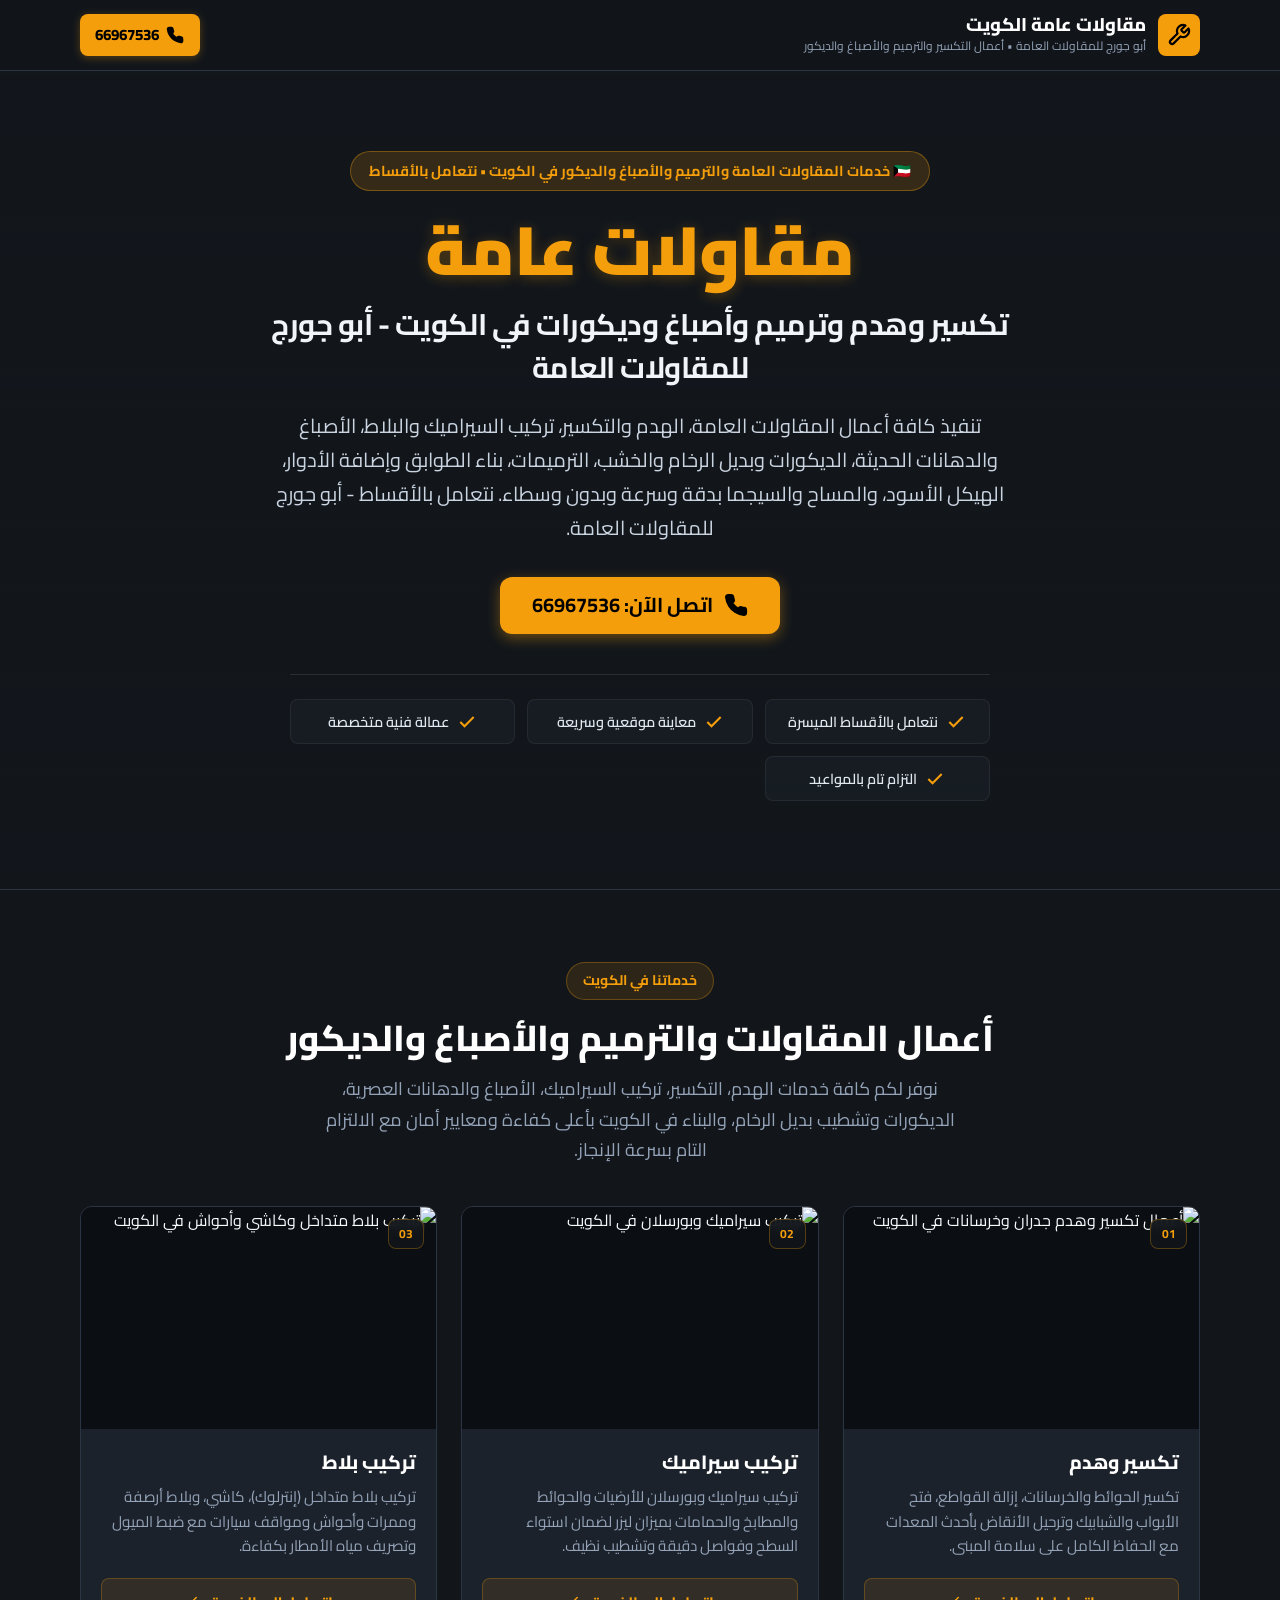
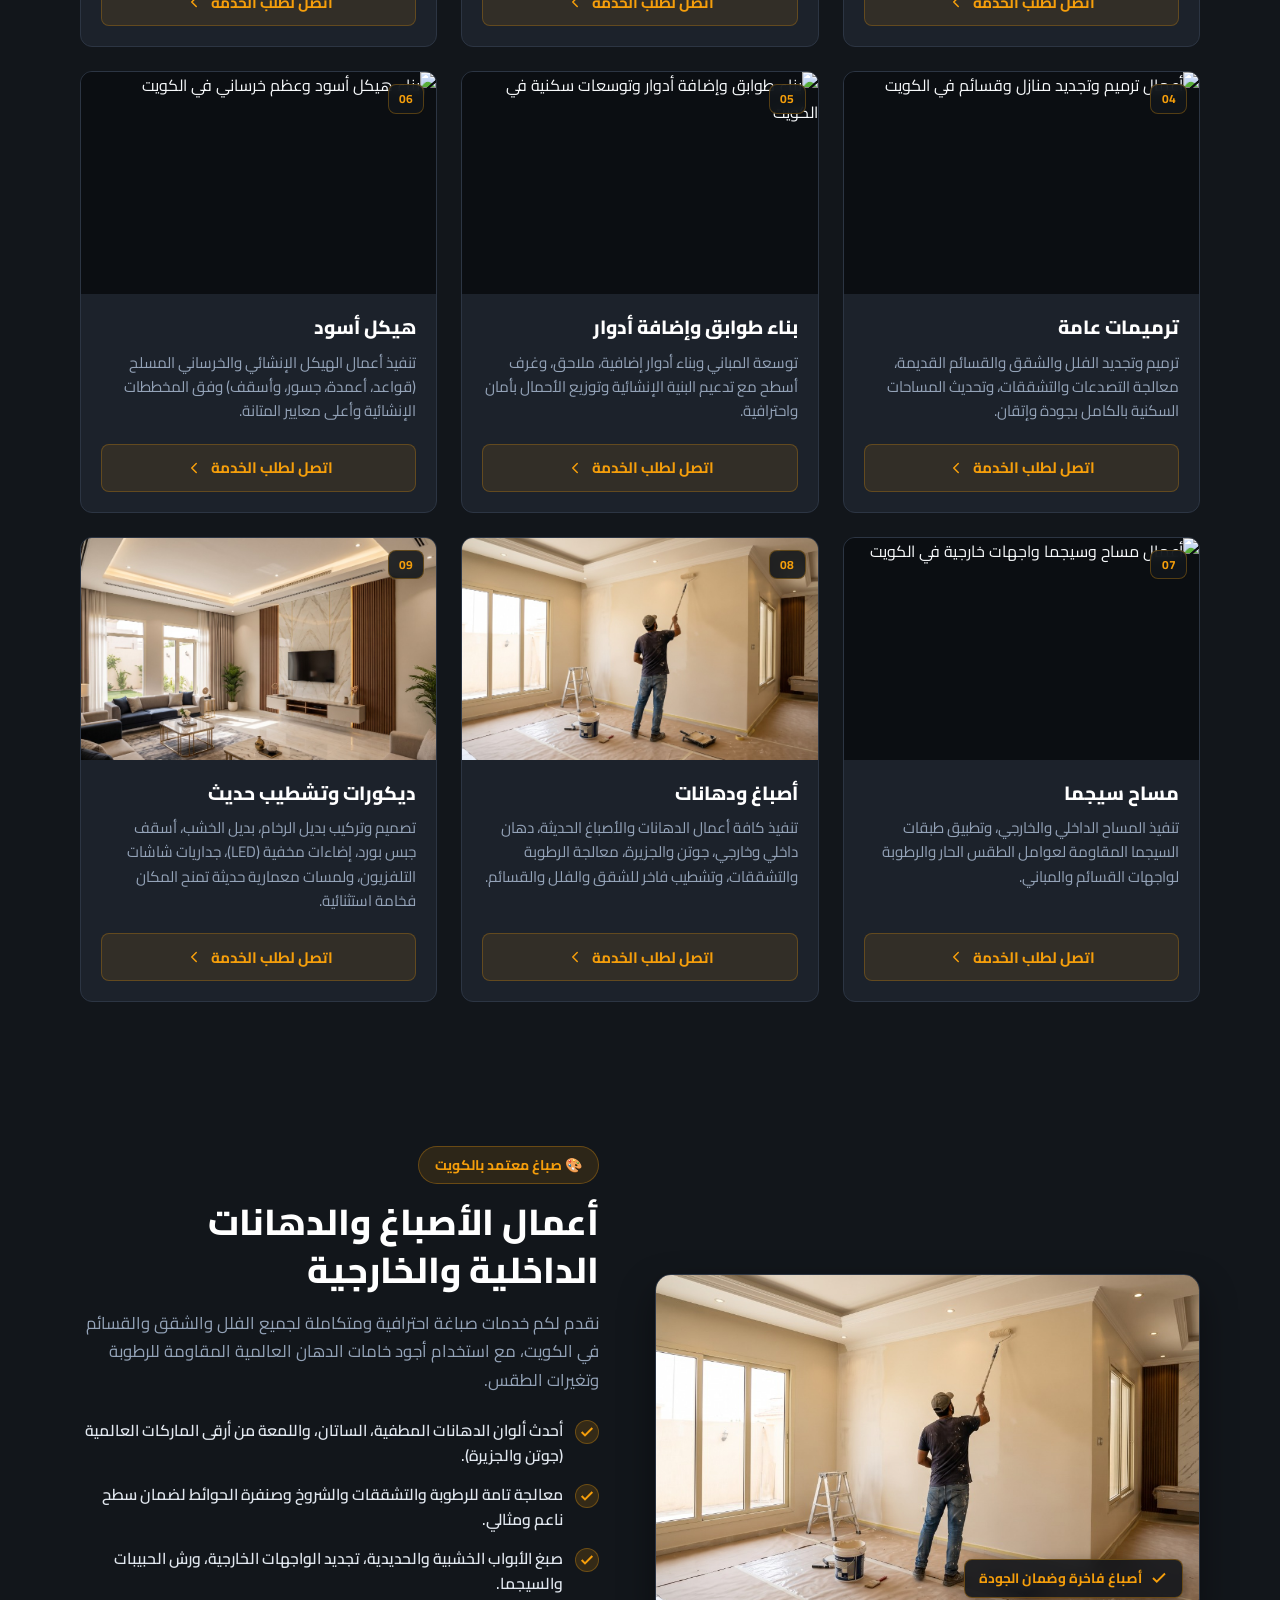
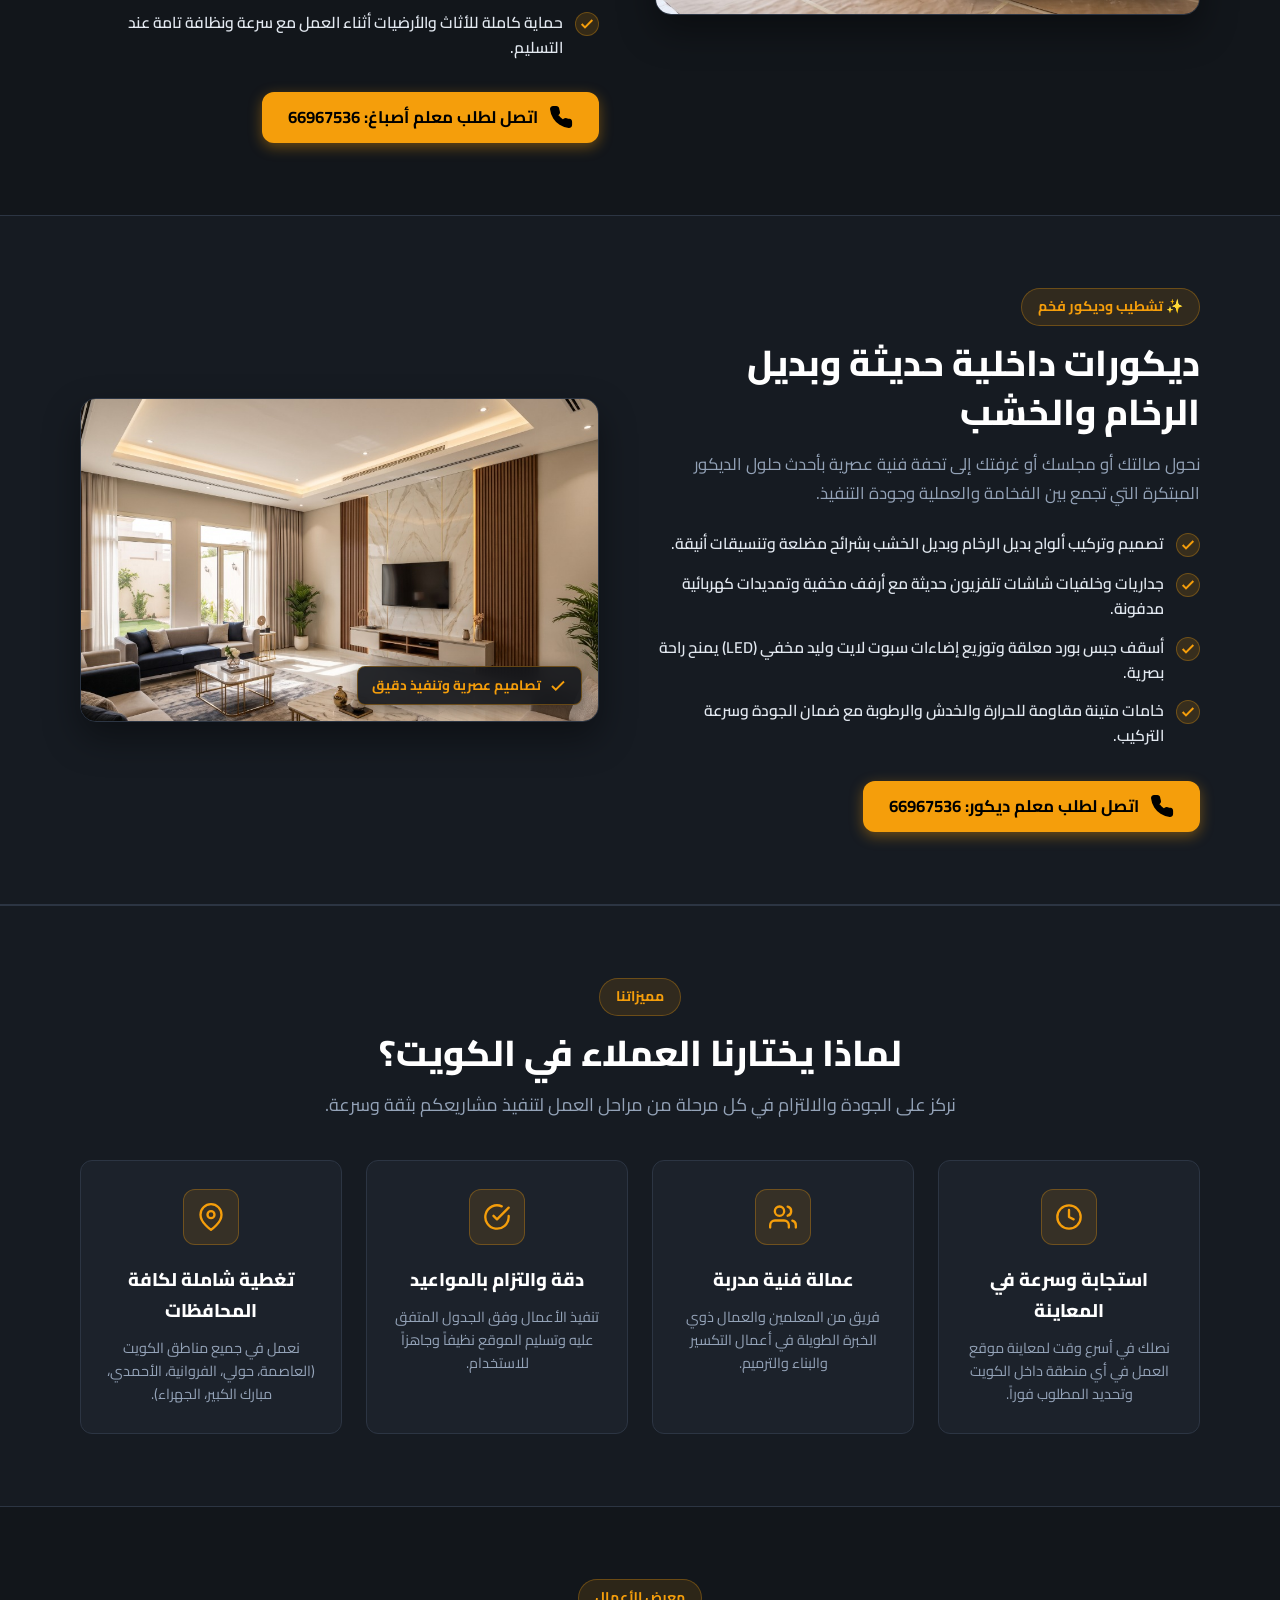
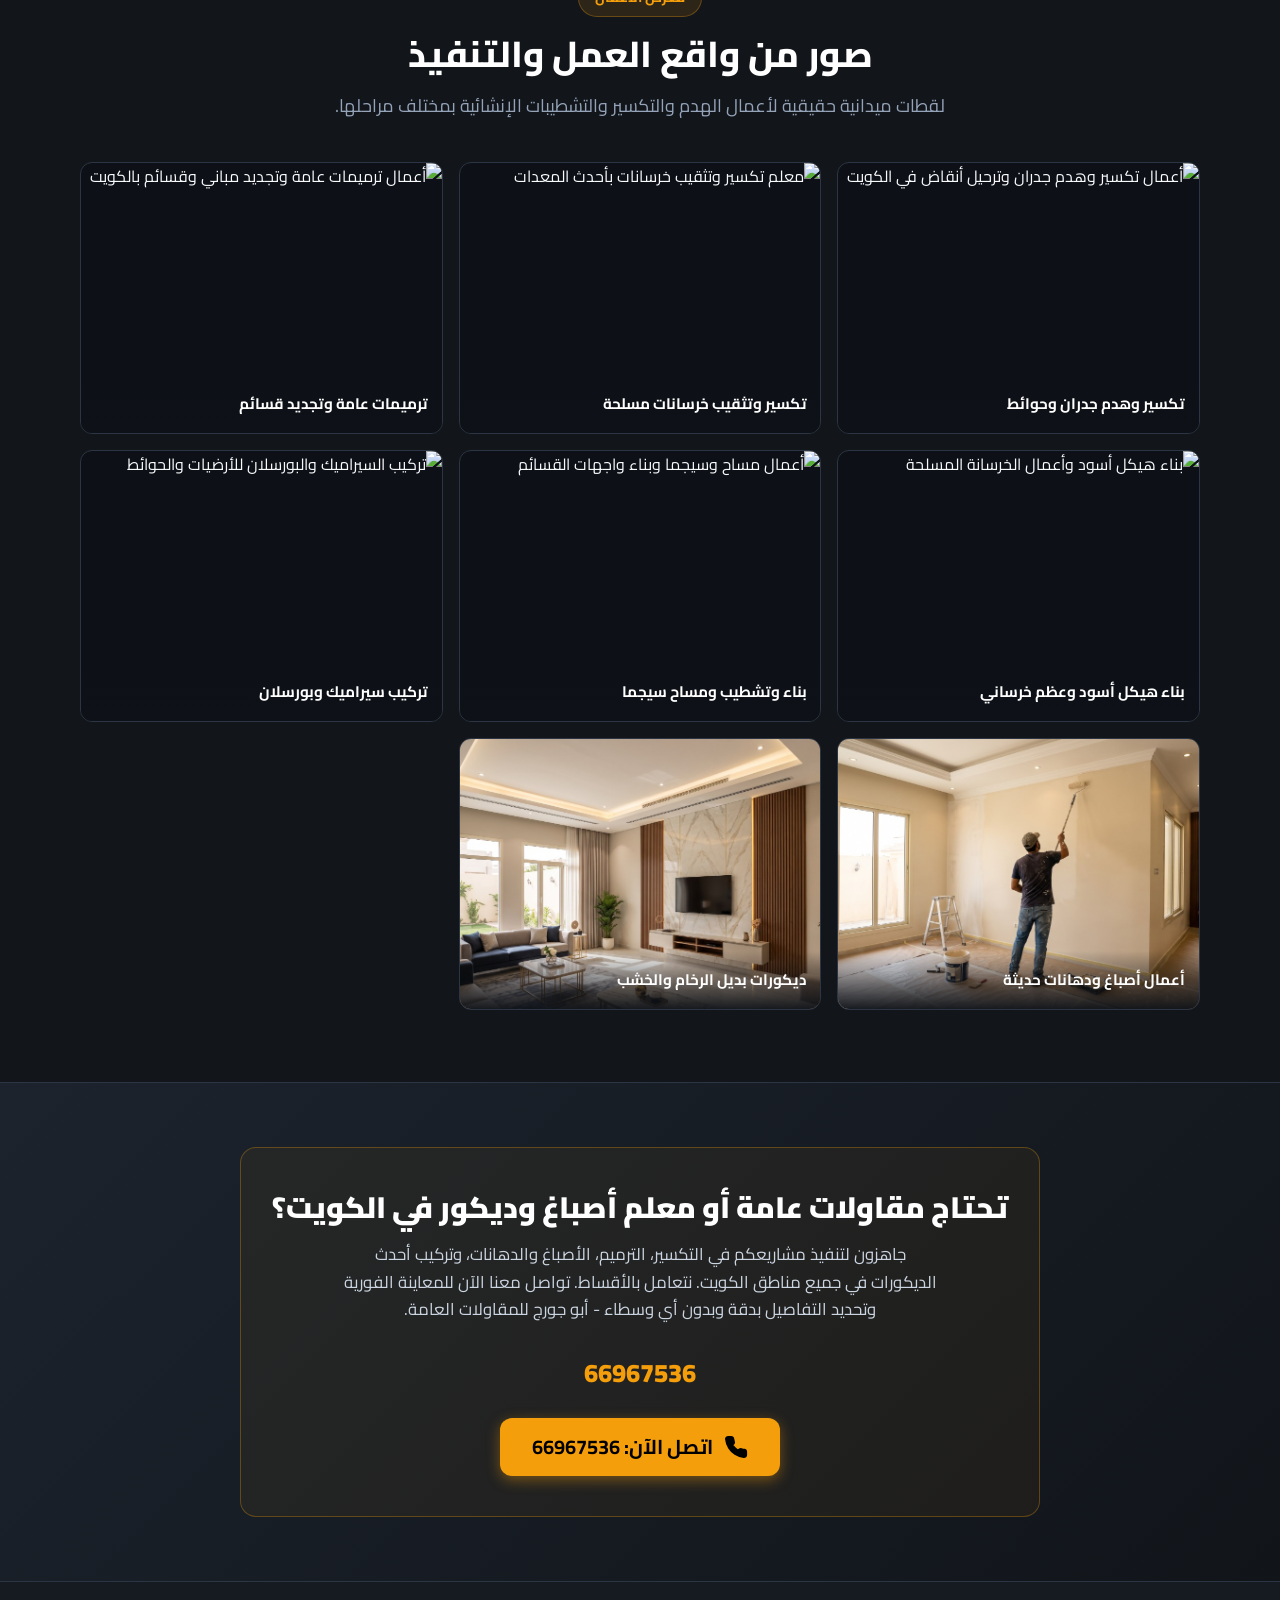
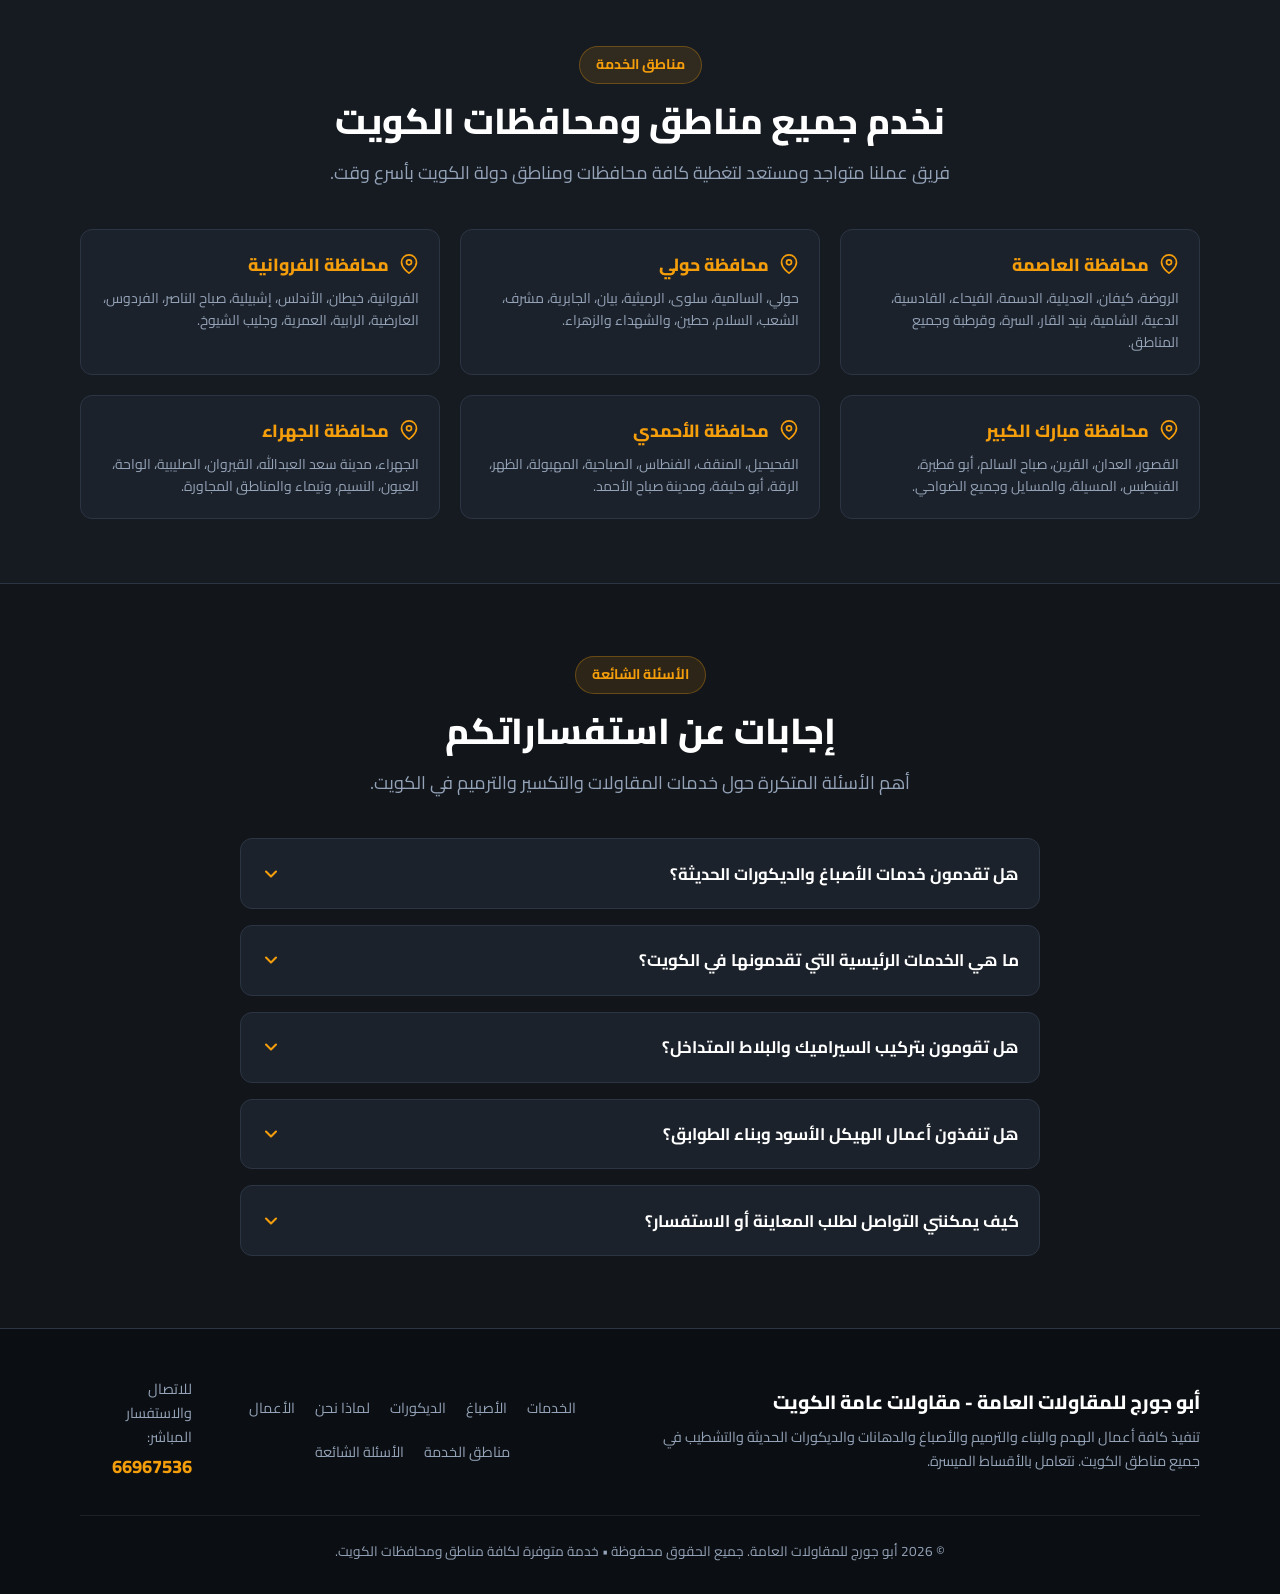
==== commit 293c546e: "تنسيق النص الرئيسي: مقاولات عامة في سطر منفصل وبحجم كبير وبارز" ====
--- a/index.html
+++ b/index.html
@@ -163,7 +163,10 @@
           <span>🇰🇼 خدمات المقاولات العامة والترميم والأصباغ والديكور في الكويت • نتعامل بالأقساط</span>
         </div>
 
-        <h1 class="hero-title">مقاولات عامة تكسير وهدم وترميم وأصباغ وديكورات في الكويت - أبو جورج للمقاولات العامة</h1>
+        <h1 class="hero-title">
+          <span class="hero-highlight">مقاولات عامة</span>
+          <span class="hero-title-text">تكسير وهدم وترميم وأصباغ وديكورات في الكويت - أبو جورج للمقاولات العامة</span>
+        </h1>
 
         <p class="hero-subtitle">
           تنفيذ كافة أعمال المقاولات العامة، الهدم والتكسير، تركيب السيراميك والبلاط، الأصباغ والدهانات الحديثة، الديكورات وبديل الرخام والخشب، الترميمات، بناء الطوابق وإضافة الأدوار، الهيكل الأسود، والمساح والسيجما بدقة وسرعة وبدون وسطاء. نتعامل بالأقساط - أبو جورج للمقاولات العامة.
--- a/css/style.css
+++ b/css/style.css
@@ -387,12 +387,28 @@
 }
 
 .hero-title {
-  font-size: 2.1rem;
+  color: #ffffff;
+  line-height: 1.3;
+  margin-bottom: 1.25rem;
+  letter-spacing: -0.02em;
+}
+
+.hero-highlight {
+  display: block;
+  font-size: 2.85rem;
   font-weight: 900;
-  color: #ffffff;
-  line-height: 1.3;
-  margin-bottom: 1.1rem;
-  letter-spacing: -0.02em;
+  color: var(--color-primary);
+  line-height: 1.15;
+  margin-bottom: 0.65rem;
+  text-shadow: 0 2px 14px rgba(245, 158, 11, 0.3);
+}
+
+.hero-title-text {
+  display: block;
+  font-size: 1.35rem;
+  font-weight: 700;
+  color: #f1f5f9;
+  line-height: 1.45;
 }
 
 .hero-subtitle {
@@ -456,8 +472,12 @@
   .hero-section {
     padding: 5rem 0 5.5rem;
   }
-  .hero-title {
-    font-size: 3rem;
+  .hero-highlight {
+    font-size: 4.25rem;
+    margin-bottom: 0.85rem;
+  }
+  .hero-title-text {
+    font-size: 1.85rem;
   }
   .hero-subtitle {
     font-size: 1.25rem;
@@ -1314,8 +1334,11 @@
   .section-title {
     font-size: 1.5rem;
   }
-  .hero-title {
-    font-size: 1.75rem;
+  .hero-highlight {
+    font-size: 2.35rem;
+  }
+  .hero-title-text {
+    font-size: 1.15rem;
   }
   .hero-subtitle {
     font-size: 1.05rem;
